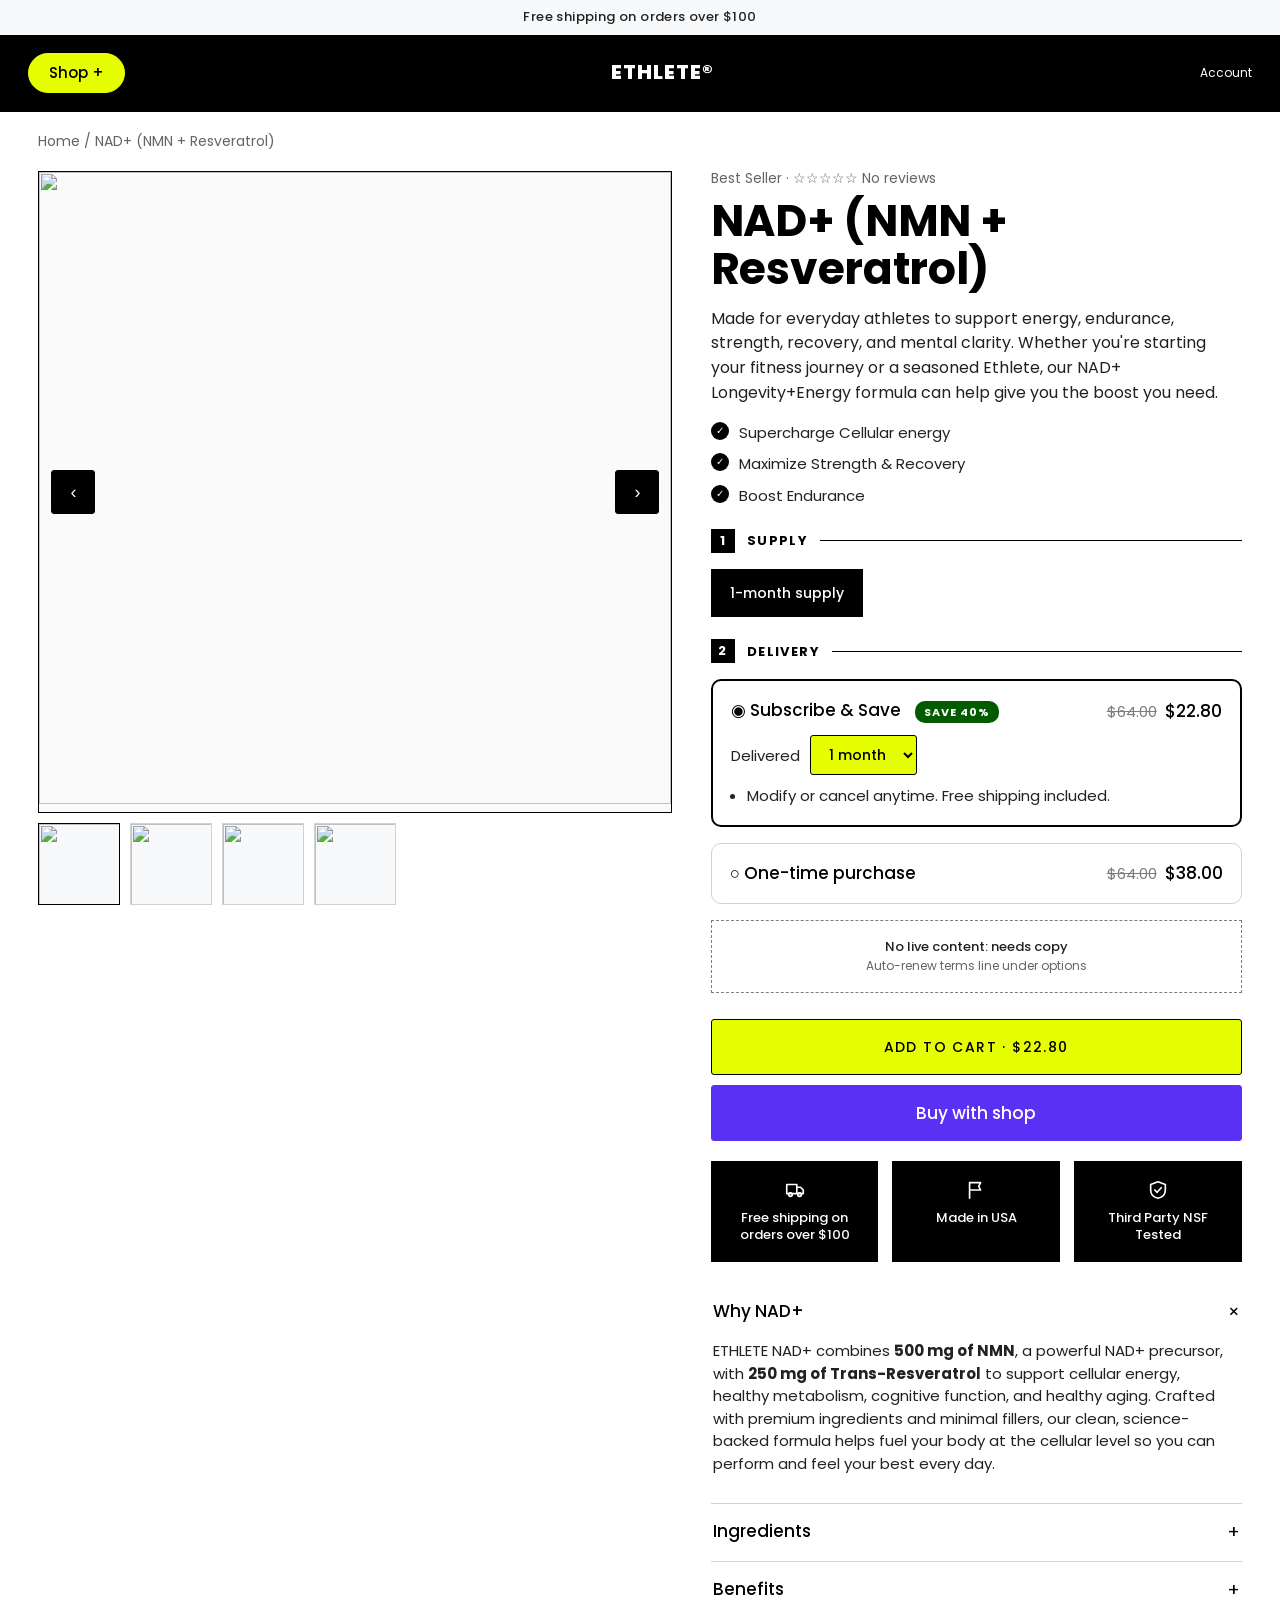
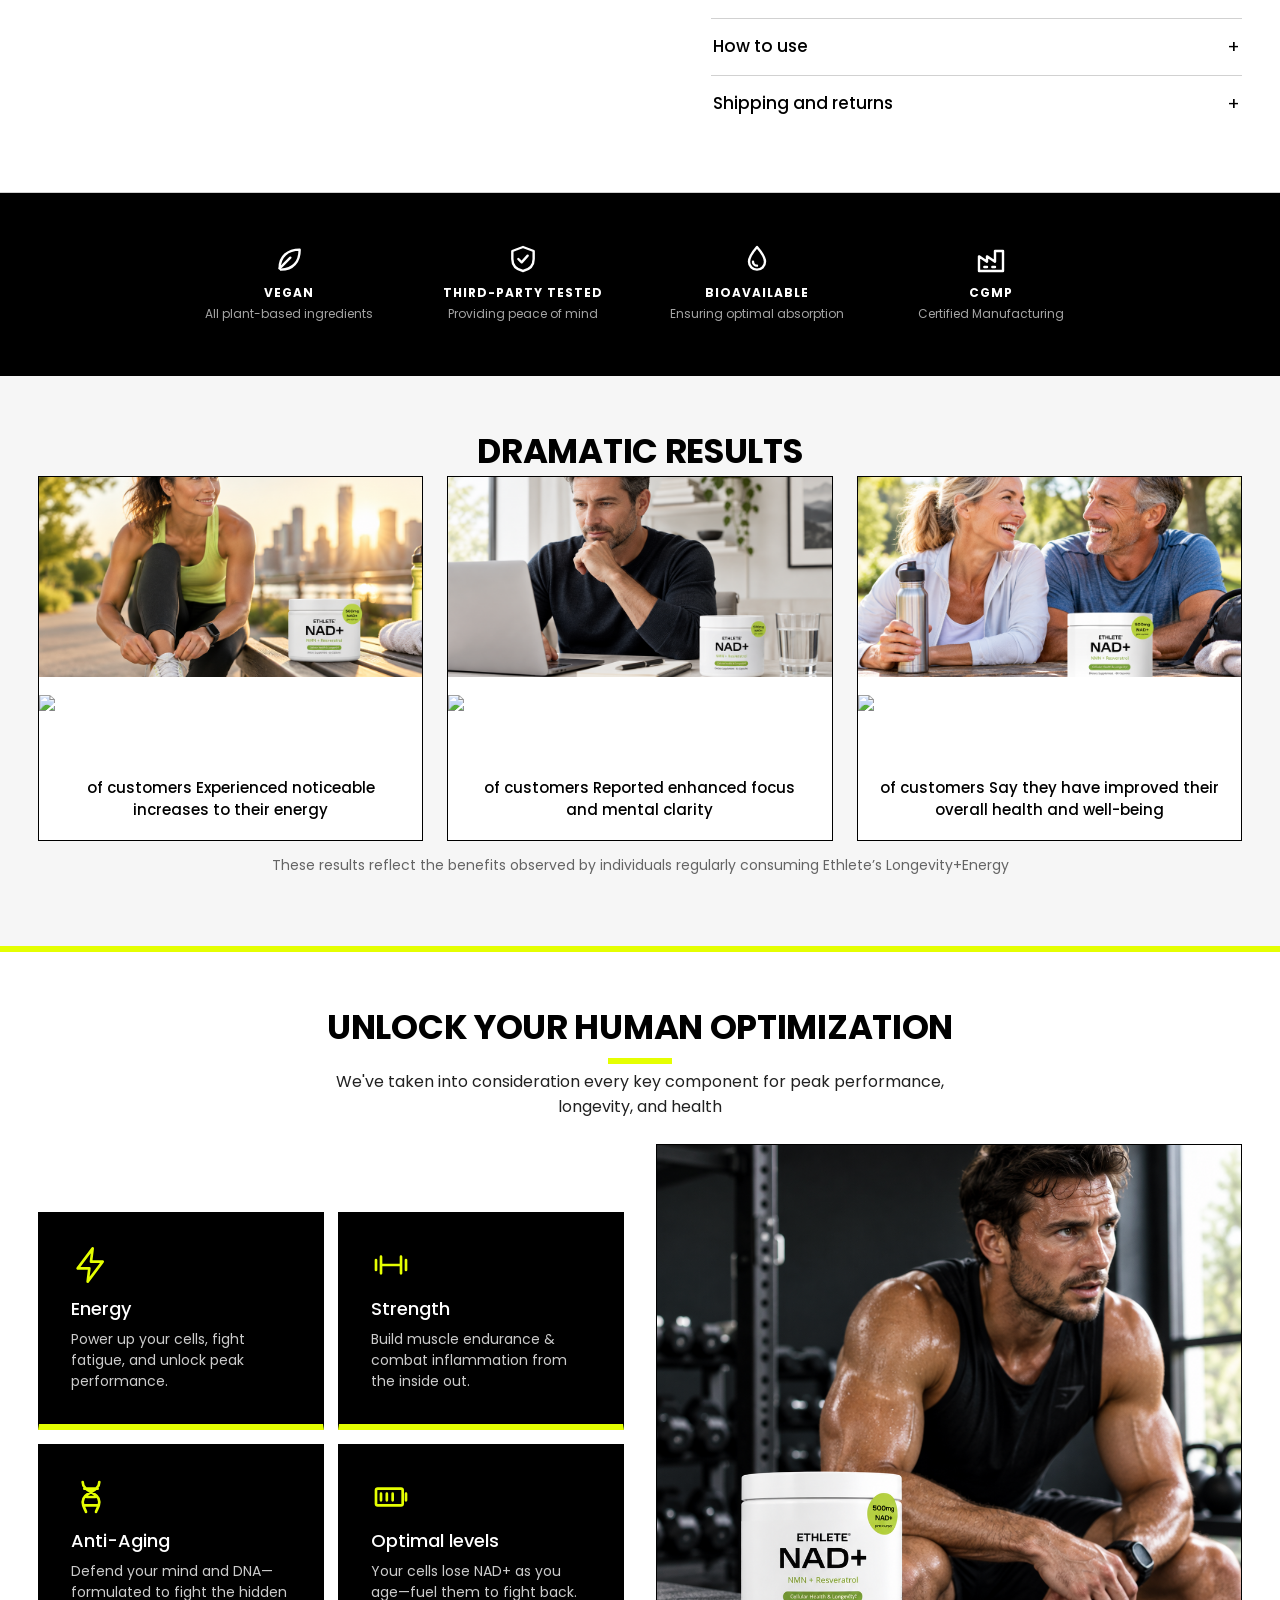
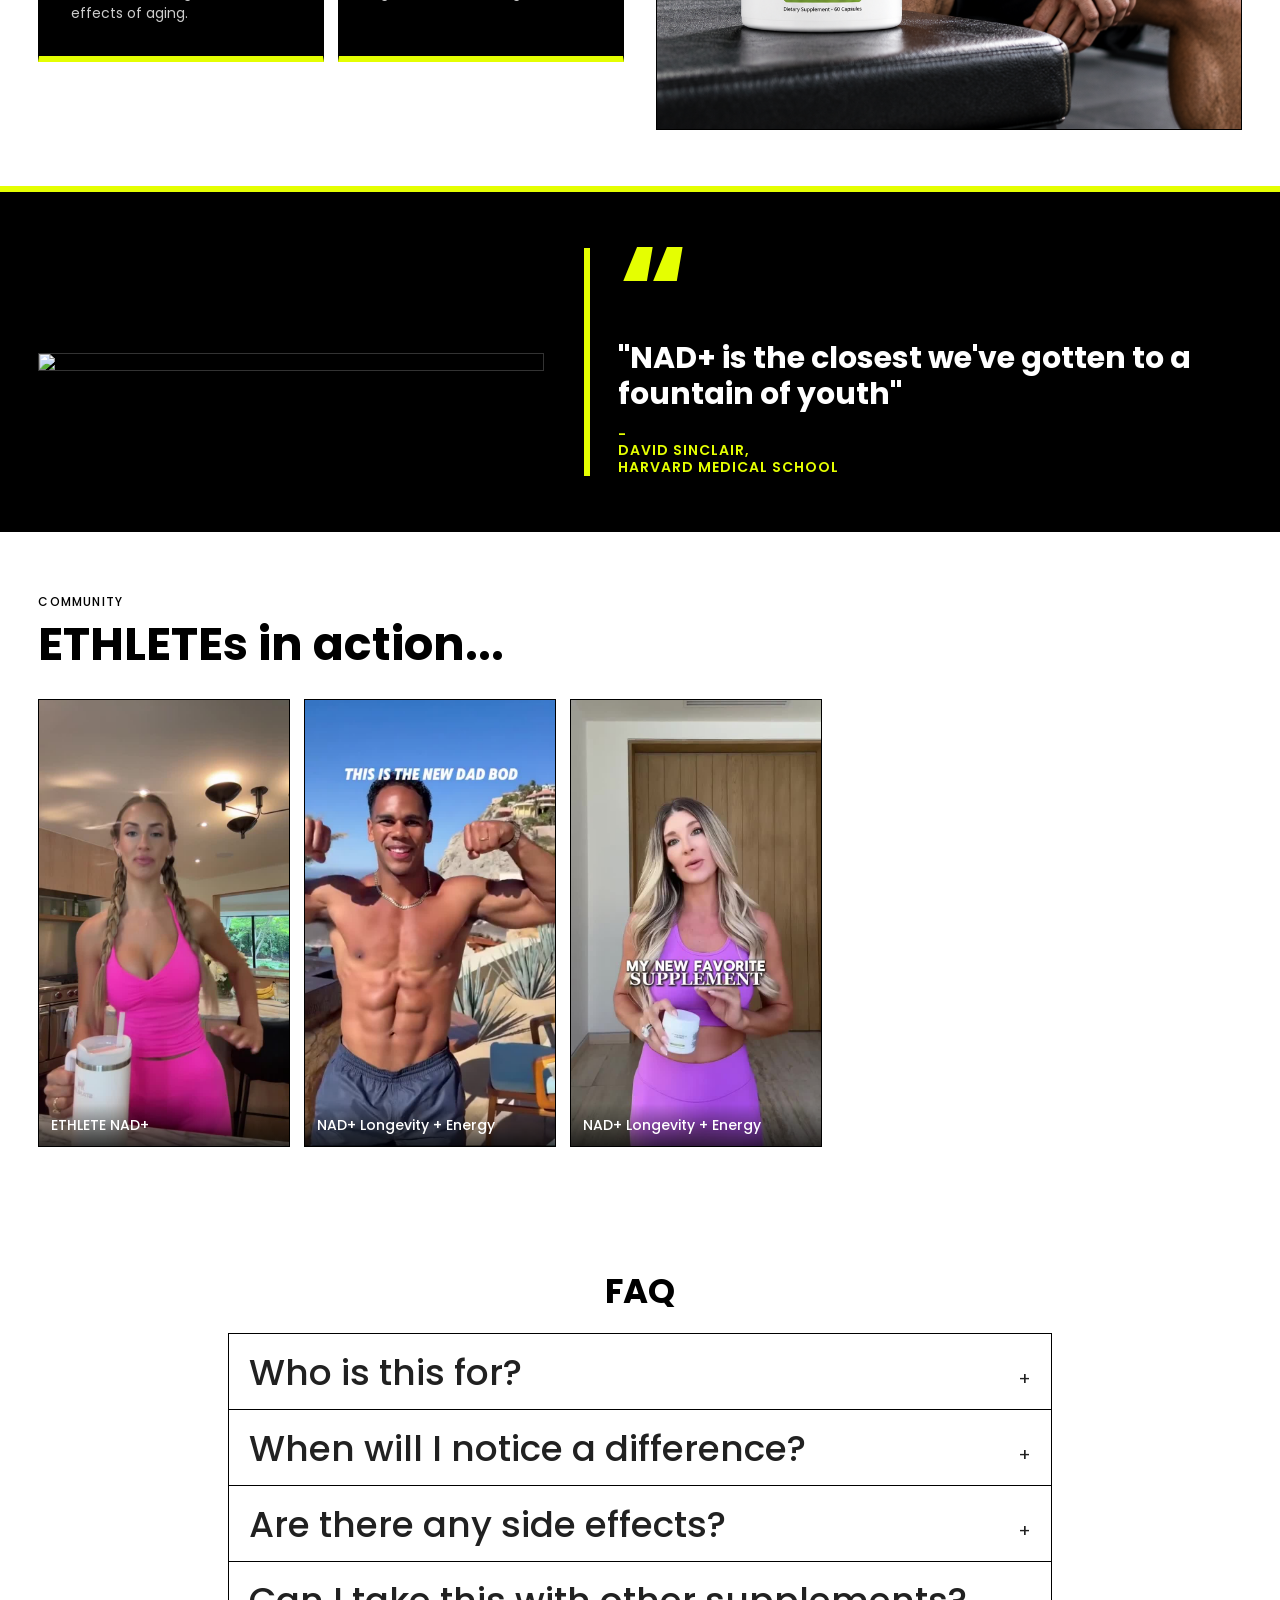
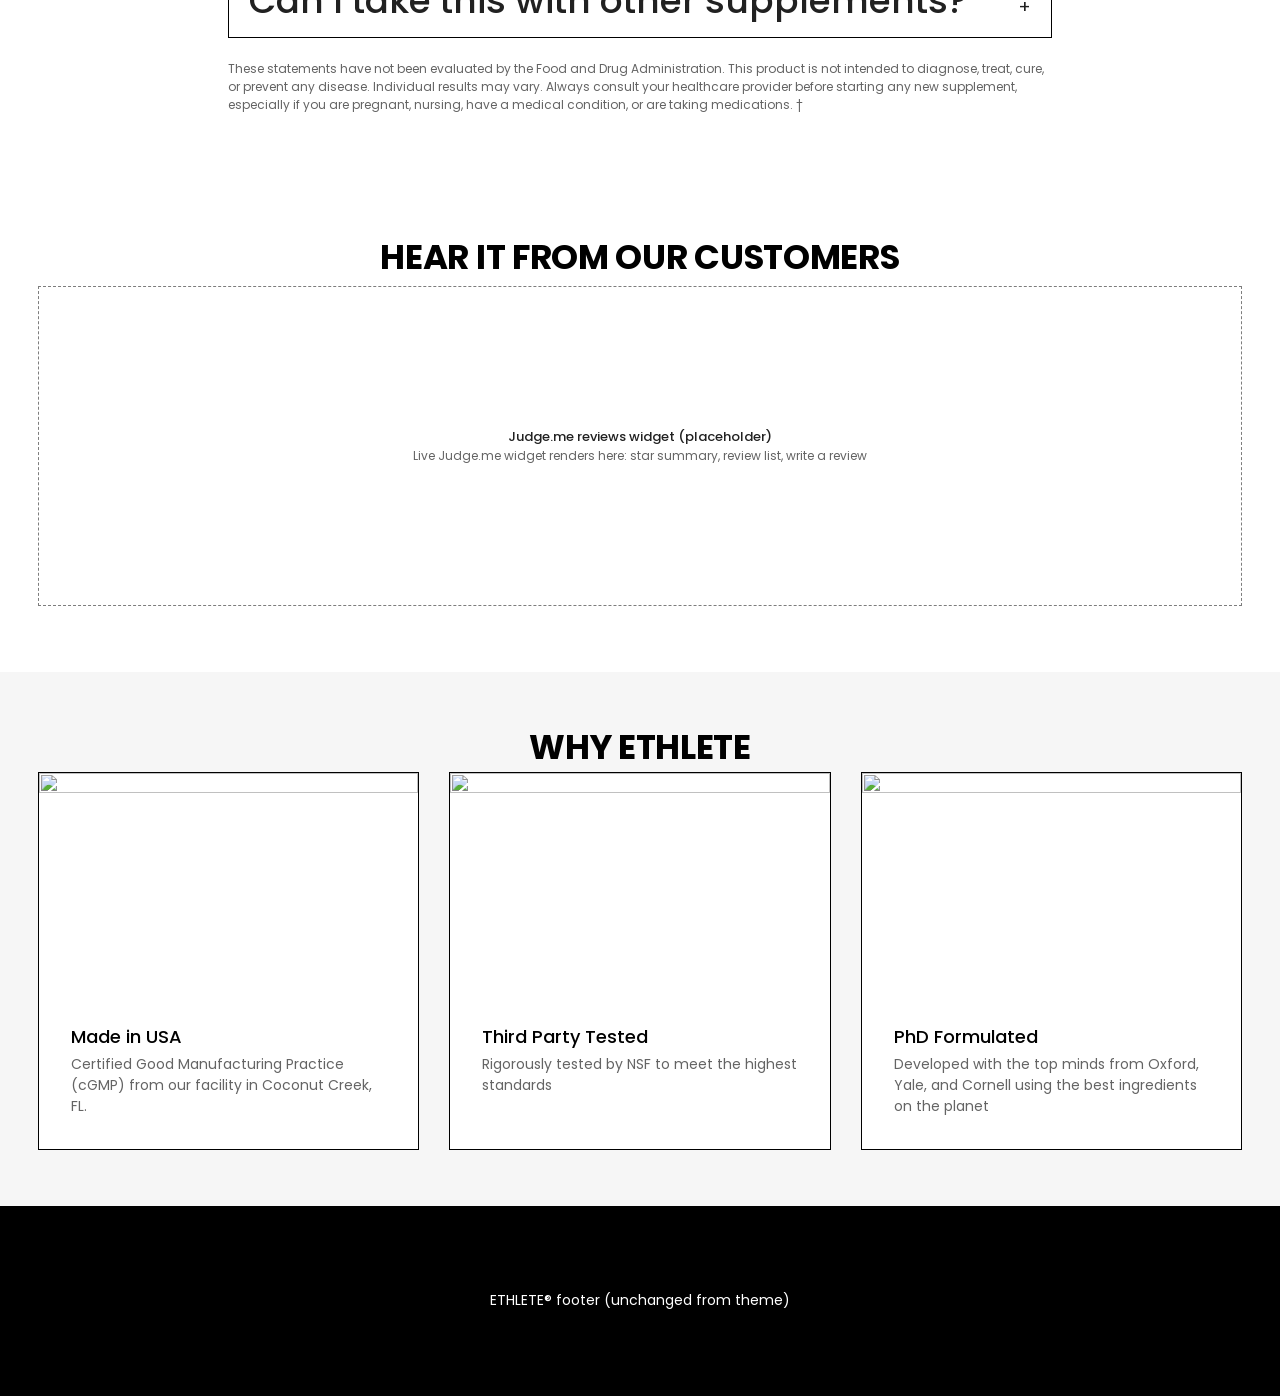
==== pages/nad-pdp/index.html @ 9888e314 "NAD+ PDP: community section matches default" ====
<!doctype html><html><head><meta charset="utf-8"><meta name="viewport" content="width=device-width,initial-scale=1"><title>ETHLETE NAD+ PDP [MHTM]</title>
<link href="https://fonts.googleapis.com/css2?family=Poppins:wght@400;500;600;700;800&display=swap" rel="stylesheet">
<style>
*{box-sizing:border-box}body{margin:0;font-family:Poppins,Arial,sans-serif;color:#111;font-size:14px;line-height:1.5}
.ann{background:#f3f3f3;text-align:center;font-size:12px;font-weight:500;padding:7px}
.hdr{background:#000;color:#fff;display:flex;align-items:center;justify-content:space-between;padding:12px 24px}.shop{background:#e5ff01;color:#000;border-radius:20px;padding:5px 16px;font-weight:600}.logo{font-weight:800;letter-spacing:1px;font-size:20px}
.wrap{max-width:1180px;margin:0 auto;padding:0 32px}.crumb{font-size:12px;color:#666;padding:12px 0}
.top{display:grid;grid-template-columns:1fr 1fr;gap:40px}
.main{position:relative;border:1px solid #ddd;overflow:hidden}.track{display:flex;overflow-x:auto;scroll-snap-type:x mandatory;scrollbar-width:none}.track::-webkit-scrollbar{display:none}
.slide{flex:0 0 100%;scroll-snap-align:start;aspect-ratio:1;background:#fafafa}.slide img{width:100%;height:100%;object-fit:contain}
.arr{position:absolute;top:50%;transform:translateY(-50%);width:34px;height:34px;background:#fff;border:1px solid #000;font-size:18px;cursor:pointer}.arr.l{left:12px}.arr.r{right:12px}
.thumbs{display:grid;grid-template-columns:repeat(6,1fr);gap:8px;margin-top:8px}.th{width:100%;aspect-ratio:1;object-fit:cover;border:1px solid #ddd;cursor:pointer}.th.on{border:2px solid #000}
.rating{font-size:12px;color:#666}h1{font-size:34px;font-weight:700;margin:6px 0 8px;line-height:1.15}
.sub{margin:0 0 12px}.chk{list-style:none;padding:0;margin:0 0 18px}.chk li{padding-left:26px;position:relative;margin:6px 0;font-size:13px}.chk li:before{content:"✓";position:absolute;left:0;width:17px;height:17px;border-radius:50%;background:#111;color:#fff;font-size:10px;text-align:center;line-height:17px}
.step{display:flex;align-items:center;gap:8px;font-weight:700;font-size:12px;letter-spacing:1px;margin:18px 0 10px}.step .n{background:#000;color:#fff;width:18px;height:18px;font-size:11px;text-align:center;line-height:18px}.step:after{content:"";flex:1;height:1px;background:#000}
.pill{display:inline-block;border:2px solid #000;background:#000;color:#fff;padding:10px 18px;font-weight:500}
.opt{border:1px solid #ccc;border-radius:8px;padding:14px 16px;margin-bottom:10px}.opt.sel{border:2px solid #000}.row{display:flex;justify-content:space-between;align-items:center;font-weight:600;font-size:16px}
.badge{background:#1f6b2d;color:#fff;font-size:10px;padding:2px 8px;border-radius:10px;margin-left:6px}s{color:#999;font-weight:400;font-size:13px;margin-right:6px}
.del{display:flex;align-items:center;gap:12px;margin:12px 0 6px 20px;font-size:13px}select{background:#e5ff01;border:1px solid #000;padding:7px 12px;font-family:inherit;font-weight:500}
.perks{margin:4px 0 0 20px;padding-left:16px;font-size:12px}.note{font-size:11px;color:#444}
.atc{width:100%;background:#e5ff01;border:1px solid #000;padding:14px;font-weight:600;letter-spacing:1px;margin:10px 0 8px;font-family:inherit}.spay{background:#5a31f4;color:#fff;text-align:center;padding:11px;font-weight:600}
.trust{display:grid;grid-template-columns:repeat(3,1fr);gap:8px;margin:20px 0}.trust div{background:#000;color:#fff;font-size:12px;font-weight:600;text-align:center;padding:20px 8px}
.acc{border-bottom:1px solid #ddd}.acc-h{width:100%;display:flex;justify-content:space-between;background:none;border:0;padding:14px 0;font:600 14px Poppins,Arial;cursor:pointer;text-align:left}
.pm:before{content:"+";font-size:18px}.acc.open .pm:before{content:"×"}
.acc-b{display:grid;grid-template-rows:0fr;transition:grid-template-rows .35s ease}.acc.open .acc-b{grid-template-rows:1fr}.acc-b>div{overflow:hidden}.acc-in{padding:0 0 14px;font-size:13px}
.ph{background:#e5e5e5;border:2px dashed #999;color:#555;display:flex;flex-direction:column;align-items:center;justify-content:center;text-align:center;font-weight:600;padding:16px;margin:10px 0}.ph small{font-weight:400}
.strip{background:#000;color:#fff;margin-top:48px;padding:40px 0}.strip .g{display:grid;grid-template-columns:repeat(4,1fr);text-align:center}.strip b{display:block;letter-spacing:1px;text-transform:uppercase}.strip span{font-size:12px;color:#bbb}
section{padding:56px 0}.kick{font-size:12px;font-weight:700;letter-spacing:2px;color:#666}h2{font-size:32px;font-weight:800;margin:6px 0 16px;text-transform:uppercase;line-height:1.1}
.stats{display:grid;grid-template-columns:repeat(3,1fr);gap:16px}.stat{border:1px solid #000;padding:20px}.stat .ph{min-height:60px;margin:0 0 10px}
.vids{display:grid;grid-template-columns:repeat(2,1fr);gap:16px}.vids img{width:100%;aspect-ratio:9/12;object-fit:cover;display:block}
.quote{background:#f6f6f6;text-align:center;font-size:22px;font-weight:600}.quote small{display:block;font-size:13px;font-weight:400;margin-top:8px}
.rvs{display:grid;grid-template-columns:repeat(4,1fr);gap:14px}.rv{border:1px solid #ddd;padding:14px;font-size:13px}.rv p{margin:6px 0}.rv small{color:#777}.stars{color:#111}
.faq{max-width:620px;margin:0 auto}.q{border:1px solid #333;margin-bottom:-1px;padding:0 10px}.q .acc-h{font-size:18px;font-weight:500}.disc{font-size:10px;color:#555;margin-top:8px}
.about{display:grid;grid-template-columns:repeat(3,1fr);gap:16px}.about img{width:100%;display:block}
.ftr{background:#000;color:#fff;padding:40px 32px;text-align:center;font-size:12px}
@media(max-width:800px){.wrap{padding:0 16px}.top{grid-template-columns:1fr;gap:16px}h1{font-size:28px}.thumbs{grid-template-columns:repeat(4,1fr)}.strip .g,.stats,.rvs,.about,.vids{grid-template-columns:1fr 1fr}.stats,.about{grid-template-columns:1fr}h2{font-size:26px}.q .acc-h{font-size:16px}}
.c{text-align:center}.lead{max-width:620px;margin:0 auto 28px}
.vids{max-width:760px;margin:0 auto}.vid{position:relative}.play{position:absolute;left:50%;top:50%;transform:translate(-50%,-50%);width:64px;height:64px;border-radius:50%;background:#e5ff01;border:1px solid #000;text-align:center;line-height:64px;font-size:22px}
.stat{background:#fff;text-align:center}.stat img{height:72px;max-width:100%;object-fit:contain;display:block;margin:0 auto 10px}.stat p{margin:0;font-weight:500}
.rvs{display:grid;grid-template-columns:repeat(4,1fr);gap:14px}
.ex{display:grid;grid-template-columns:1fr 1fr;gap:32px;align-items:center}.bens{display:grid;grid-template-columns:1fr 1fr;gap:14px}.bc{background:#fff;border:1px solid #000;padding:20px}.bc img{height:44px;display:block;margin-bottom:10px}.bc b{text-transform:uppercase;letter-spacing:1px}.bc p{margin:6px 0 0;font-size:13px}.exi{width:100%;display:block}
.quote{background:#000;color:#fff;text-align:left}.qg{display:grid;grid-template-columns:1fr 1.3fr;gap:40px;align-items:center;font-size:30px;font-weight:700;line-height:1.2}.qg img{width:100%;display:block}.quote small{font-size:14px;font-weight:400;color:#bbb;margin-top:14px}
.card{background:#fff;border:1px solid #000}.card b,.card p{display:block;padding:0 16px}.card b{padding-top:14px;text-transform:uppercase}.card p{margin:4px 0 16px;font-size:13px}
@media(max-width:800px){.ex,.qg{grid-template-columns:1fr}.rvs{grid-template-columns:1fr}.qg{font-size:22px}.bens{grid-template-columns:1fr 1fr}}
.ic{width:28px;height:28px;display:block;margin:0 auto 8px}.trust .ic{width:22px;height:22px;color:#fff}.strip .ic{width:32px;height:32px;color:#fff;margin-bottom:10px}
.vids.one{grid-template-columns:1fr;max-width:420px}.hid{outline:2px dashed #999;outline-offset:-12px}.flag{display:table;margin:0 auto 16px;background:#e5e5e5;border:1px dashed #999;font-size:12px;font-weight:600;padding:4px 10px}
.stat{padding:0!important;overflow:hidden}.stat .sti{height:200px!important;width:100%;max-width:none!important;object-fit:cover;margin:0 0 18px!important;background:#fafafa}.stat p{padding:0 20px 20px}
.ugcg{display:grid;grid-template-columns:repeat(5,1fr);gap:12px;margin-top:20px}.tile{border:1px solid #000;background:#fff}.tile img{width:100%;aspect-ratio:3/4;object-fit:cover;display:block}.meta{padding:10px 12px;font-size:12px}.meta b{display:block}.meta span{color:#666}
.card img{aspect-ratio:5/3;object-fit:cover}
@media(max-width:800px){.ugcg{grid-template-columns:1fr 1fr}.trust div{padding:14px 6px}}
.unl{background:#fff;border-top:6px solid #e5ff01}.unl h2 span{}.unl h2.c:after,.ugc h2:after{content:"";display:block;width:64px;height:6px;background:#e5ff01;margin:12px auto 0}
.bc{background:#000!important;color:#fff;border:1px solid #000;border-bottom:6px solid #e5ff01!important}.bc p{color:#ccc}.bi{width:40px;height:40px;color:#e5ff01;display:block;margin-bottom:12px}
.exw{overflow:hidden;border:1px solid #000}.exw .exi{width:100%;transform:scale(1.08);display:block}
.quote{border-top:6px solid #e5ff01}.qg img{border:1px solid #333}.qt{border-left:6px solid #e5ff01;padding-left:28px;position:relative}.qm{display:block;color:#e5ff01;font-size:120px;line-height:.7;font-weight:800;margin-bottom:8px}.quote small{color:#e5ff01!important;text-transform:uppercase;letter-spacing:1px;font-weight:600!important}
.vcar{overflow:hidden;margin-top:24px}.vtrack{display:grid;grid-template-columns:repeat(3,1fr);gap:16px;max-width:1000px;margin:0 auto;transition:transform .35s ease}.vt{position:relative;aspect-ratio:9/16;border:1px solid #000;overflow:hidden;background:#000}.vt img{width:100%;height:100%;object-fit:cover;display:block}.dots{display:none}
@media(max-width:800px){.vtrack{grid-template-columns:repeat(3,100%);gap:0}.vt{margin:0 24px}.dots{display:flex;justify-content:center;gap:8px;margin-top:14px}.dots i{width:10px;height:10px;border-radius:50%;border:1px solid #000;background:#fff}.dots i.on{background:#e5ff01}}
.badge{white-space:nowrap;display:inline-block}
@media(max-width:800px){.opt .row{align-items:flex-start;gap:10px}.opt .row>span:first-child{display:flex;flex-wrap:wrap;align-items:center;gap:6px;font-size:17px}.opt .row>span:first-child .badge{margin-left:0}.opt .row>span:last-child{white-space:nowrap;font-size:17px}
.strip{padding:48px 0}.strip .g{row-gap:36px;column-gap:12px}.strip span{display:block;margin-top:4px;padding:0 6px}}

/* === Default PDP style tokens (ethlete-mockups /product-page/) === */
body{color:#212121;font-size:16px;line-height:1.55}
h1,h2,h3,b,strong{color:inherit}
.ann{background:#f7f9fa;font-size:13px;font-weight:500;letter-spacing:.4px;line-height:1.3;padding:9px 16px}
.hdr{height:77px;padding:0 28px;border-bottom:1px solid #000}.shop{background:#e5ff01;border:1px solid #e5ff01;border-radius:20px;height:40px;line-height:38px;padding:0 20px;font-size:15px;font-weight:500}.hdr span:last-child{font-size:14px}
.wrap{max-width:1440px;margin:0 auto;padding:0 clamp(20px,3vw,44px)}
.crumb{font-size:14px;line-height:1.4;color:#646464;padding:20px 0 0}
.top{gap:3vw;padding:20px 0 60px;grid-template-columns:675fr 635fr}
.main{border:1px solid #000;background:#f7f9fa}.thumbs{gap:10px;margin-top:10px;grid-template-columns:repeat(7,82px)}.th{width:82px;height:82px;border:1px solid #d1d1d1;background:#f7f9fa}.th.on{border:1px solid #000}
.arr{width:44px;height:44px;background:#000;color:#fff;border:1px solid #000;border-radius:3px}
.rating{font-size:14px;color:#646464;line-height:1}
h1{font-size:44px;font-weight:700;letter-spacing:-.3px;line-height:1.08;color:#000;margin:12px 0 14px}
.sub{font-size:16px;line-height:1.55;margin:0 0 16px}
.chk{margin:0 0 22px}.chk li{font-size:15px;line-height:1.45;margin:0 0 10px;padding-left:28px}.chk li:before{width:18px;height:18px;line-height:18px;background:#000}
.step{font-size:13px;font-weight:700;letter-spacing:1.4px;line-height:1;text-transform:uppercase;margin:22px 0 16px;gap:12px}.step .n{width:24px;height:24px;line-height:24px;font-size:13px;font-weight:700}
.pill{border:1px solid #000;padding:14px 18px;font-size:14px;font-weight:500;line-height:1.3}
.opt{border:1px solid #d1d1d1;border-radius:10px;padding:18px;margin-bottom:16px;background:#fff}.opt.sel{border:2px solid #000}
.row{font-size:17px;font-weight:500;line-height:1.35;color:#000}
s{color:#7d7d7d;font-size:15px;font-weight:400;margin-right:8px}
.badge{background:#035b00;font-size:11px;font-weight:700;letter-spacing:1px;text-transform:uppercase;line-height:1.3;padding:4px 9px;border-radius:10px;margin-left:10px}
.del{font-size:15px;line-height:1.45;margin:12px 0 0 0;gap:10px}select{background:#e5ff01;border:1px solid #000;border-radius:3px;height:40px;padding:0 14px;font-size:14px;font-weight:500}
.perks{font-size:15px;line-height:1.45;margin:10px 0 0 0}
.atc{height:56px;background:#e5ff01;border:1px solid #000;border-radius:3px;font-size:14px;font-weight:500;letter-spacing:1.4px;text-transform:uppercase;line-height:1;margin:16px 0 10px;padding:0}
.spay{background:#5a31f4;border:1px solid #5a31f4;border-radius:3px;height:56px;line-height:54px;padding:0;font-size:17px;font-weight:500}
.trust{display:flex;gap:14px;margin:0;padding:20px 0}.trust div{flex:1;background:#000;color:#fff;font-size:13px;font-weight:500;line-height:1.35;padding:18px 12px}
.accs{margin-top:2px}.acc{border-bottom:0;border-top:1px solid #d1d1d1}.accs .acc:first-child{border-top:0}
.acc-h{padding:16px 2px;font:500 17px/1.35 Poppins,Arial,sans-serif;color:#000}.pm:before{font-size:18px;font-weight:400}
.acc-in{font-size:15px;line-height:1.5;color:#212121;padding:0 2px 16px}.acc-in p{margin:0 0 12px}
.strip{margin-top:0;padding:32px 0;border-top:1px solid #d1d1d1}.strip .g{max-width:1000px;margin:0 auto;gap:12px}.strip .g>div{padding:18px 12px}.strip b{font-size:12px;font-weight:700;letter-spacing:1px;line-height:1.3;text-transform:uppercase;color:#fff}.strip span{font-size:12px;line-height:1.3;color:#a4a4a4}
section{padding:56px 0}
.kick{font-size:12px;font-weight:500;letter-spacing:1.2px;line-height:1;text-transform:uppercase;color:#646464;margin:0 0 8px}
h2{font-size:34px;font-weight:700;letter-spacing:-.3px;line-height:1.12;text-transform:uppercase;color:#000;margin:0 0 6px}
.lead{font-size:16px;line-height:1.55;margin:0 auto 24px}
.note{font-size:14px;line-height:1.5;color:#646464}
.stats{gap:24px}.stat{border:1px solid #000}.stat p{font-size:15px;line-height:1.45;font-weight:500;color:#000}
.bc{padding:32px}.bc b{font-size:18px;font-weight:500;letter-spacing:0;line-height:1.3;text-transform:none}.bc p{font-size:14px;line-height:1.5}
.ugc .kick{color:#000;margin-bottom:10px}.vtrack{gap:14px;max-width:none}
.faq{max-width:900px}.faq h2{text-transform:none;letter-spacing:0;line-height:1.2;margin:0 0 22px}
.q{border:1px solid #000;border-bottom:0;margin:0;padding:0}.faq .q:last-of-type{border-bottom:1px solid #000}
.q .acc-h{padding:21px 20px 18px;font:500 36px/1 Poppins,Arial,sans-serif;color:#212121;gap:24px}.q .acc-in{font-size:14px;line-height:1.5;padding:0 20px 24px}.q .acc-in ul{margin:0;padding-left:20px}
.disc{font-size:12px;line-height:1.5;color:#646464;margin-top:22px}
.ph{border:1px dashed #7d7d7d;background:#fff;color:#212121;font-size:13px;font-weight:500}.ph small{font-size:12px;color:#646464}
.card{border:1px solid #000}.card b{font-size:18px;font-weight:500;text-transform:none;padding:24px 32px 0;color:#000}.card p{font-size:14px;line-height:1.5;color:#646464;padding:6px 32px 32px;margin:0}
.about{gap:30px}
.ftr{font-size:14px;padding:84px 34px}
.step{color:#000}.card b{line-height:1.3}.bc b{line-height:1.3}
@media(max-width:800px){
 .wrap{padding:0 20px}.top{grid-template-columns:1fr;padding:20px 0 36px;gap:24px}.thumbs{grid-template-columns:repeat(4,1fr)}.th{width:100%;height:auto}
 h1{font-size:28px;line-height:1.08}
 h2{font-size:24px;line-height:1.12}
 section{padding:34px 0}.strip{padding:22px 0}.strip .g>div{padding:12px 6px}
 .faq h2{font-size:24px}.q .acc-h{font-size:36px}
 .trust{gap:10px}.trust div{padding:14px 8px}
 .bc,.card b{padding-left:20px;padding-right:20px}.card p{padding:6px 20px 24px}.bc{padding:20px}
 .qg{font-size:22px}
}

/* Community rail: matches default PDP .scp2 rail */
.ugc{padding:64px 0;background:#fff}
.ugc .ukick{font-size:12px;font-weight:500;letter-spacing:1.2px;line-height:1;text-transform:uppercase;color:#000;margin:0 0 10px}
.ugc .uh2{font-size:46px;font-weight:700;letter-spacing:0;line-height:1.14;text-transform:none;color:#000;margin:0 0 28px;text-align:left}.ugc .uh2:after{display:none}
.urail{position:relative}.uclip{overflow:hidden;padding-bottom:4px}
.utrack{display:flex;gap:14px;transition:transform .35s ease;will-change:transform}
.ucard{flex:0 0 252px;aspect-ratio:9/16;position:relative;overflow:hidden;border:1px solid #000;background:#f7f9fa}
.ucard img{width:100%;height:100%;object-fit:cover;display:block}
.umeta{position:absolute;left:0;right:0;bottom:0;padding:12px;background:linear-gradient(rgba(0,0,0,0) 0%,rgba(0,0,0,.7) 100%)}
.umeta p{margin:0;color:#fff}.umeta .uh{font-size:14px;font-weight:500;line-height:1.3}
.uarr{position:absolute;top:50%;transform:translateY(-22px);width:44px;height:44px;display:flex;align-items:center;justify-content:center;padding:1px 6px;background:#000;color:#fff;border:1px solid #000;border-radius:3px;cursor:pointer;z-index:2}
.uarr.prev{left:-8px}.uarr.next{right:-8px}.uarr[hidden]{display:none}.uarr:disabled{opacity:.35;cursor:default}
@media(max-width:800px){.ugc{padding:36px 0}.ugc .uh2{font-size:28px}.ucard{flex-basis:190px}}
</style></head><body>
<div class="ann">Free shipping on orders over $100</div>
<div class="hdr"><span class="shop">Shop +</span><span class="logo">ETHLETE®</span><span style="font-size:12px">Account</span></div>
<div class="wrap"><div class="crumb">Home / NAD+ (NMN + Resveratrol)</div>
<div class="top"><div><div class="main"><div class="track" id="track"><div class="slide"><img src="https://www.ethlete.com/cdn/shop/files/CreatineMonohydrate_4.png?v=1782763901&width=1200"></div><div class="slide"><img src="https://www.ethlete.com/cdn/shop/files/NAD_Levels.jpg?v=1757452288&width=1200"></div><div class="slide"><img src="https://www.ethlete.com/cdn/shop/files/CreatineMonohydrate_2.png?v=1782763820&width=1200"></div><div class="slide"><img src="https://www.ethlete.com/cdn/shop/files/CreatineMonohydrate_3.png?v=1782763820&width=1200"></div></div><button class="arr l" onclick="go(-1)">‹</button><button class="arr r" onclick="go(1)">›</button></div><div class="thumbs"><img class="th on" src="https://www.ethlete.com/cdn/shop/files/CreatineMonohydrate_4.png?v=1782763901&width=200" data-i="0"><img class="th" src="https://www.ethlete.com/cdn/shop/files/NAD_Levels.jpg?v=1757452288&width=200" data-i="1"><img class="th" src="https://www.ethlete.com/cdn/shop/files/CreatineMonohydrate_2.png?v=1782763820&width=200" data-i="2"><img class="th" src="https://www.ethlete.com/cdn/shop/files/CreatineMonohydrate_3.png?v=1782763820&width=200" data-i="3"></div>
</div>
<div><div class="rating">Best Seller · ☆☆☆☆☆ No reviews</div><h1>NAD+ (NMN + Resveratrol)</h1>
<p class="sub">Made for everyday athletes to support energy, endurance, strength, recovery, and mental clarity.  Whether you're starting your fitness journey or a seasoned Ethlete, our NAD+ Longevity+Energy formula can help give you the boost you need.</p>
<ul class="chk"><li>Supercharge Cellular energy</li><li>Maximize Strength &amp; Recovery</li><li>Boost Endurance</li></ul>
<div class="step"><span class="n">1</span>SUPPLY</div><span class="pill">1-month supply</span>
<div class="step"><span class="n">2</span>DELIVERY</div>
<div class="opt sel"><div class="row"><span>◉ Subscribe &amp; Save <span class="badge">SAVE 40%</span></span><span><s>$64.00</s>$22.80</span></div>
<div class="del">Delivered <select><option>1 month</option></select></div><ul class="perks"><li>Modify or cancel anytime. Free shipping included.</li></ul></div>
<div class="opt"><div class="row"><span>○ One-time purchase</span><span><s>$64.00</s>$38.00</span></div></div>
<div class="ph" style="min-height:40px">No live content: needs copy<br><small>Auto-renew terms line under options</small></div>
<button class="atc">ADD TO CART · $22.80</button><div class="spay">Buy with shop</div>
<div class="trust"><div><svg class="ic" viewBox="0 0 24 24" fill="none" stroke="currentColor" stroke-width="1.8" stroke-linecap="round" stroke-linejoin="round"><path d="M3 6h11v10H3zM14 9h4l3 3v4h-7"/><circle cx="7" cy="17" r="2"/><circle cx="17" cy="17" r="2"/></svg>Free shipping on orders over $100</div><div><svg class="ic" viewBox="0 0 24 24" fill="none" stroke="currentColor" stroke-width="1.8" stroke-linecap="round" stroke-linejoin="round"><path d="M5 21V4M5 4h12l-2 4 2 4H5"/></svg>Made in USA</div><div><svg class="ic" viewBox="0 0 24 24" fill="none" stroke="currentColor" stroke-width="1.8" stroke-linecap="round" stroke-linejoin="round"><path d="M12 3l8 3v6c0 5-3.5 8-8 9-4.5-1-8-4-8-9V6z"/><path d="M8.5 12l2.5 2.5 4.5-5"/></svg>Third Party NSF Tested</div></div>
<div class="accs"><div class="acc open"><button class="acc-h">Why NAD+<span class="pm"></span></button><div class="acc-b"><div><div class="acc-in"><p>ETHLETE NAD+ combines <strong>500 mg of NMN</strong>, a powerful NAD+ precursor, with <strong>250 mg of Trans-Resveratrol</strong> to support cellular energy, healthy metabolism, cognitive function, and healthy aging. Crafted with premium ingredients and minimal fillers, our clean, science-backed formula helps fuel your body at the cellular level so you can perform and feel your best every day.</p></div></div></div></div><div class="acc"><button class="acc-h">Ingredients<span class="pm"></span></button><div class="acc-b"><div><div class="acc-in"><p><strong>🧬 NMN (β-Nicotinamide Mononucleotide) (500mg)</strong><br>A direct NAD+ precursor that helps support healthy cellular energy production, mitochondrial function, and healthy aging by replenishing the body's natural NAD+ levels.</p>
<p><strong>🍇 Trans-Resveratrol (250mg)</strong><br>A powerful antioxidant that helps support cellular health and works alongside NMN to promote healthy aging and protect against oxidative stress.</p>
<p><strong>🌿 Vitamin E (as Mixed Tocopherols) (15mg)</strong><br>A natural antioxidant that helps protect cells from oxidative stress and supports overall cellular health.</p><img src="https://www.ethlete.com/cdn/shop/files/CreatineMonohydrate_3.png?v=1782763820&width=900" style="width:100%;border:1px solid #ddd" alt="Supplement Facts"></div></div></div></div><div class="acc"><button class="acc-h">Benefits<span class="pm"></span></button><div class="acc-b"><div><div class="acc-in"><p><strong>Energy</strong><br>Power up your cells, fight fatigue, and unlock peak performance.</p>
<p><strong>Strength</strong><br>Build muscle endurance &amp; combat inflammation from the inside out.</p>
<p><strong>Anti-Aging</strong><br>Defend your mind and DNA—formulated to fight the hidden effects of aging.</p>
<p><strong>Optimal levels</strong><br>Your cells lose NAD+ as you age—fuel them to fight back.</p></div></div></div></div><div class="acc"><button class="acc-h">How to use<span class="pm"></span></button><div class="acc-b"><div><div class="acc-in"><p>As a dietary supplement, take 1 serving (2 capsules) with a full glass of water, preferably in the morning. For best results use daily, or as directed by a healthcare practitioner.</p></div></div></div></div><div class="acc"><button class="acc-h">Shipping and returns<span class="pm"></span></button><div class="acc-b"><div><div class="acc-in"><p><strong>Fast shipping</strong><br>Domestic and North America orders typically arrive in 2-7 business days.  International orders may take 1-3 weeks.</p>
<p><strong>Order tracking</strong><br>Tracking is usually available within 24-48 hours after placing your order.</p>
<p><strong>Get in touch</strong><br>Please contact us at hello@ethlete.com</p><div class="ph" style="min-height:50px">No live content: needs copy<br><small>Returns policy</small></div></div></div></div></div></div>
</div></div></div>
<div class="strip"><div class="wrap g"><div><svg class="ic" viewBox="0 0 24 24" fill="none" stroke="currentColor" stroke-width="1.8" stroke-linecap="round" stroke-linejoin="round"><path d="M5 19c0-9 6-14 15-14 0 9-5 15-14 15"/><path d="M5 19l8-8"/></svg><b>Vegan</b><span>All plant-based ingredients</span></div><div><svg class="ic" viewBox="0 0 24 24" fill="none" stroke="currentColor" stroke-width="1.8" stroke-linecap="round" stroke-linejoin="round"><path d="M12 3l8 3v6c0 5-3.5 8-8 9-4.5-1-8-4-8-9V6z"/><path d="M8.5 12l2.5 2.5 4.5-5"/></svg><b>Third-Party Tested</b><span>Providing peace of mind</span></div><div><svg class="ic" viewBox="0 0 24 24" fill="none" stroke="currentColor" stroke-width="1.8" stroke-linecap="round" stroke-linejoin="round"><path d="M12 3s6 7 6 11a6 6 0 0 1-12 0c0-4 6-11 6-11z"/><path d="M9 14a3 3 0 0 0 3 3"/></svg><b>Bioavailable</b><span>Ensuring optimal absorption</span></div><div><svg class="ic" viewBox="0 0 24 24" fill="none" stroke="currentColor" stroke-width="1.8" stroke-linecap="round" stroke-linejoin="round"><path d="M3 21V10l6 4V10l6 4V6h6v15z"/><path d="M7 18h2M13 18h2"/></svg><b>cGMP</b><span>Certified Manufacturing</span></div></div></div>

<section style="background:#f6f6f6"><div class="wrap"><h2 class="c">Dramatic results</h2><div class="stats">
<div class="stat"><img class="sti" src="[data-uri]"><img src="https://www.ethlete.com/cdn/shop/files/Group_900.png?v=1746536169"><p>of customers Experienced noticeable increases to their energy</p></div>
<div class="stat"><img class="sti" src="[data-uri]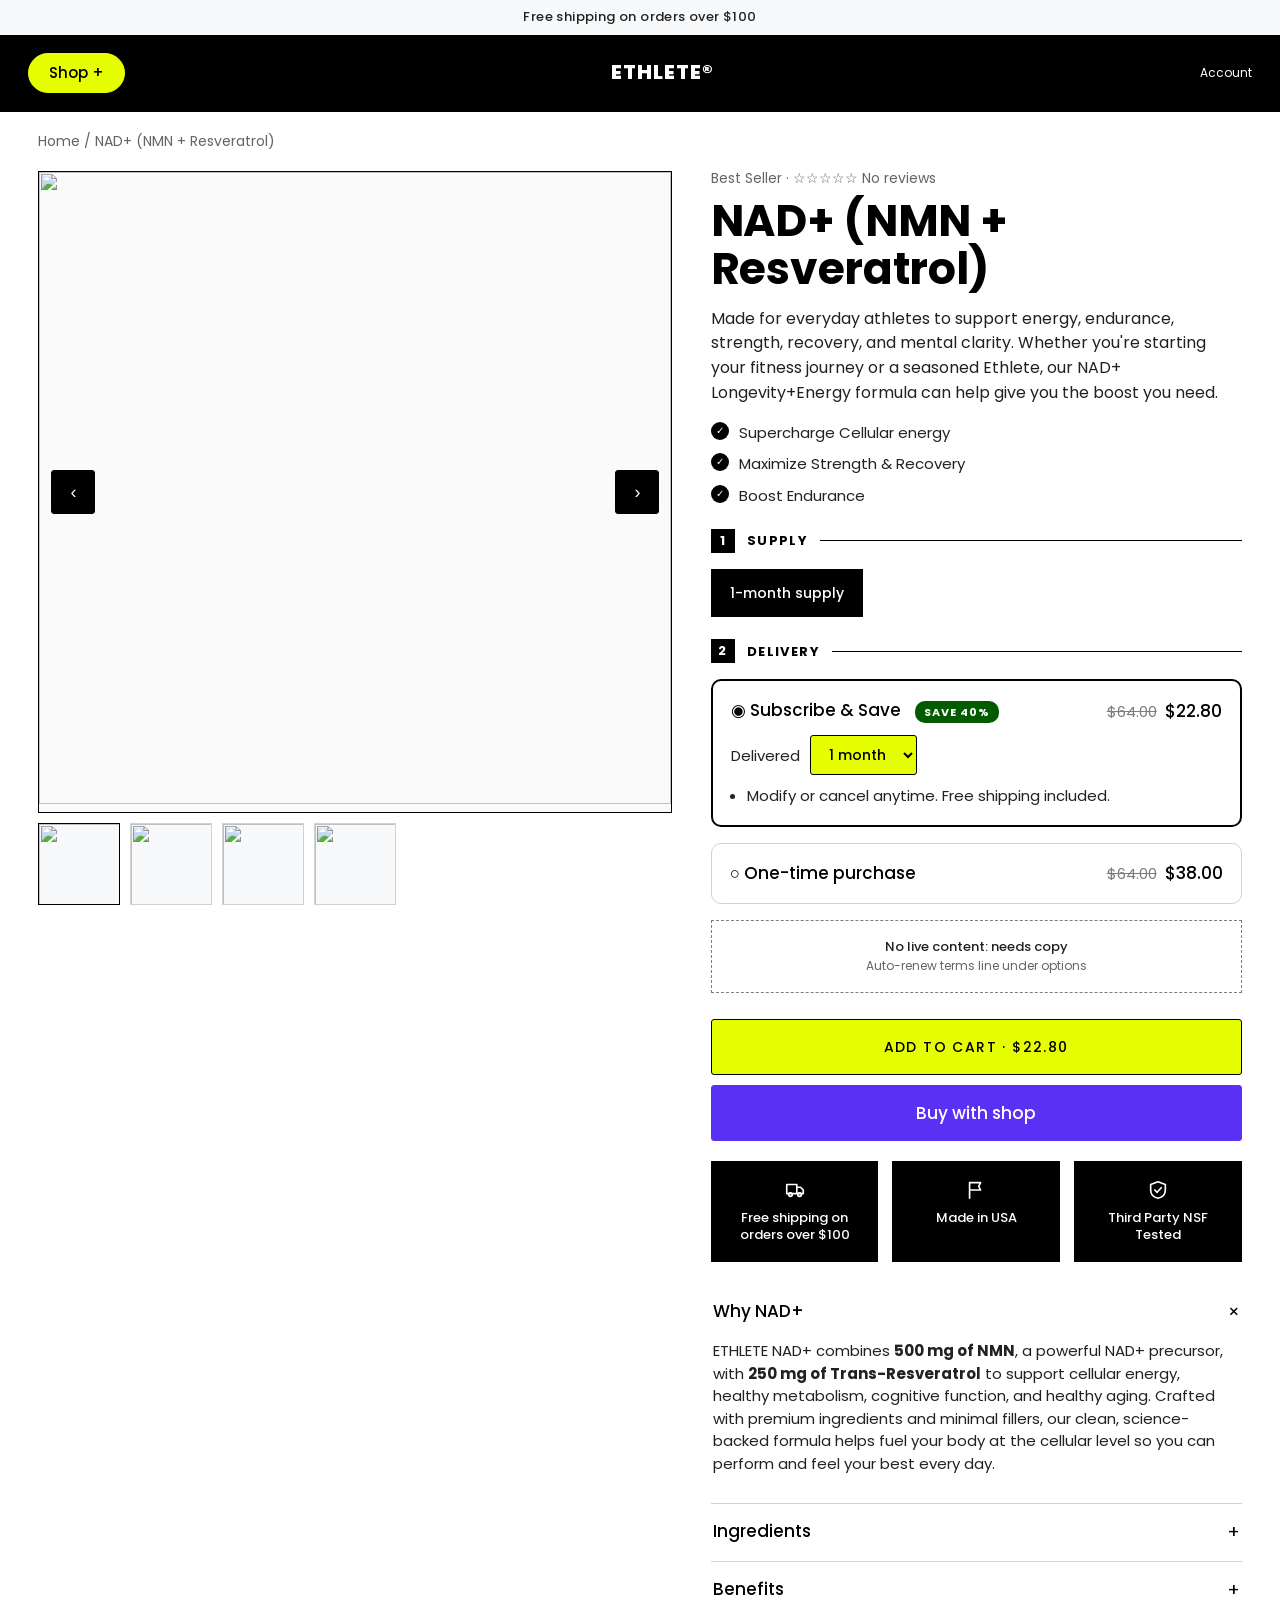
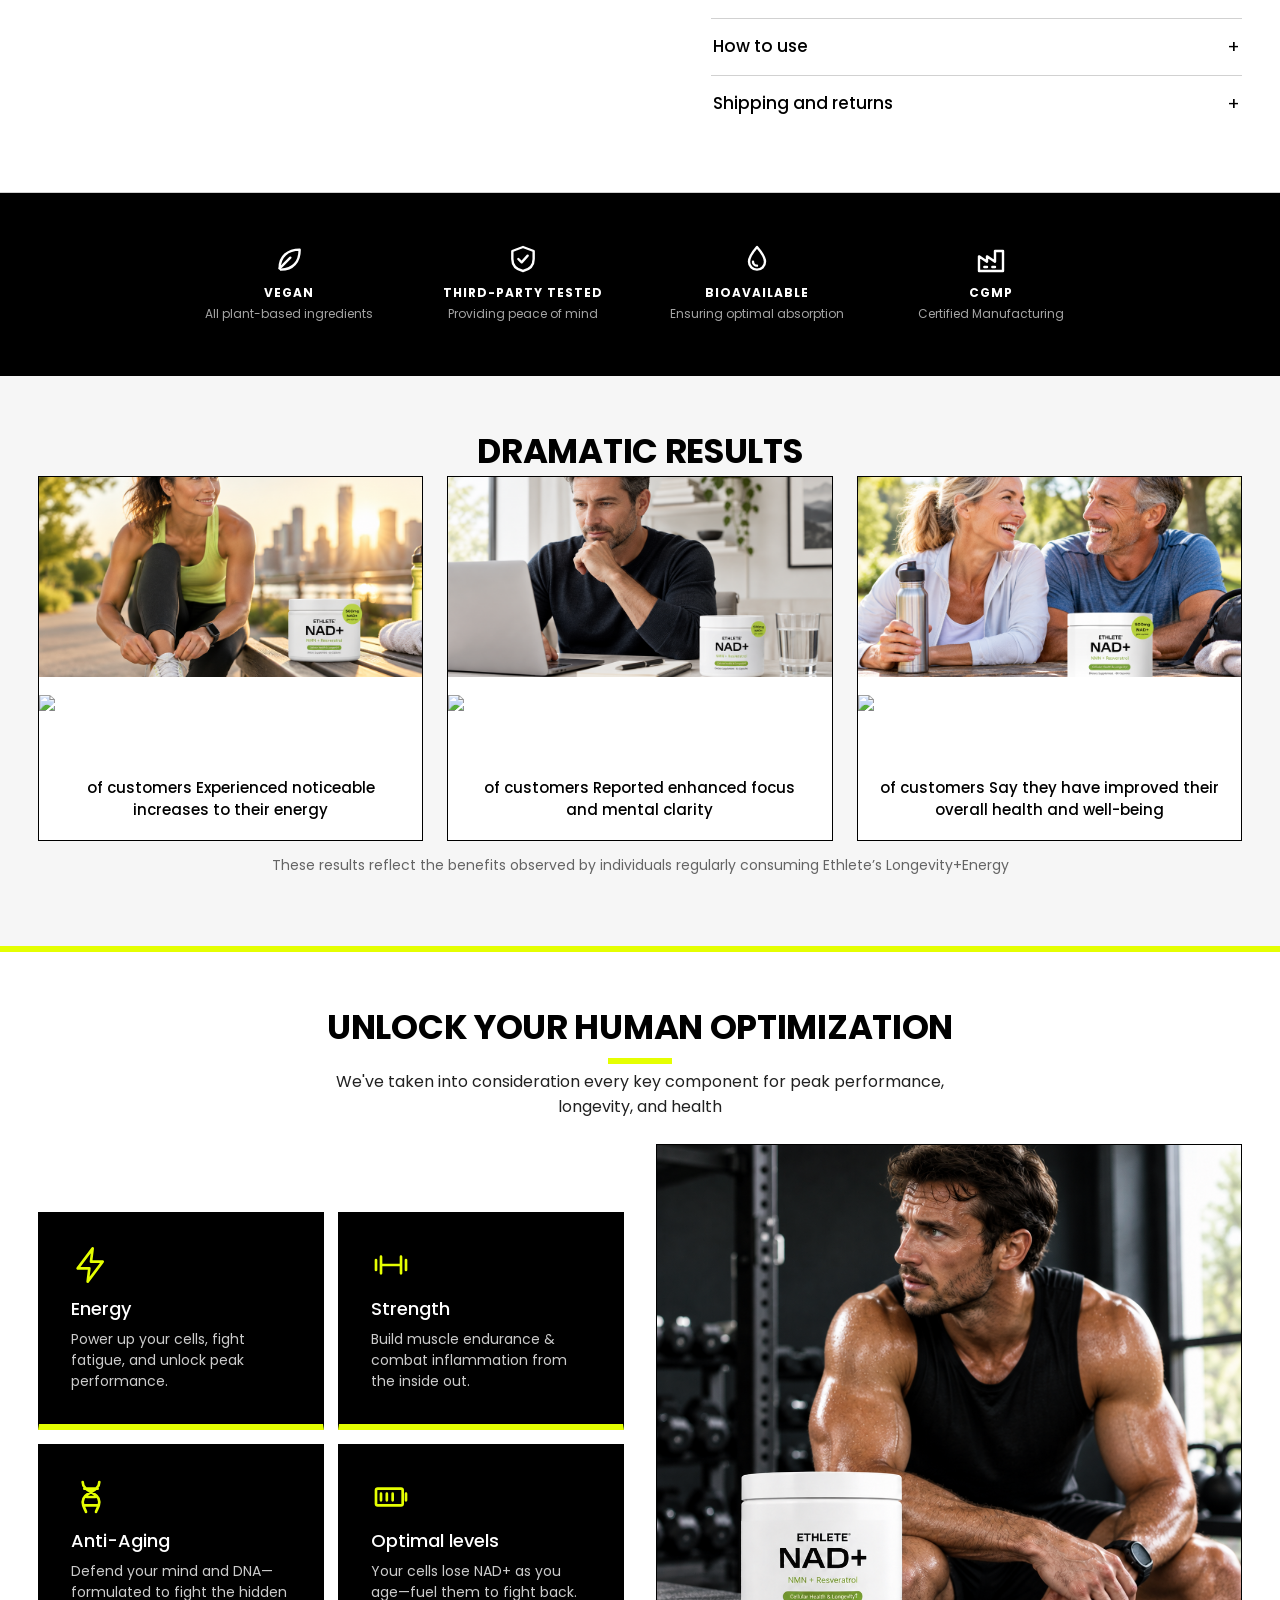
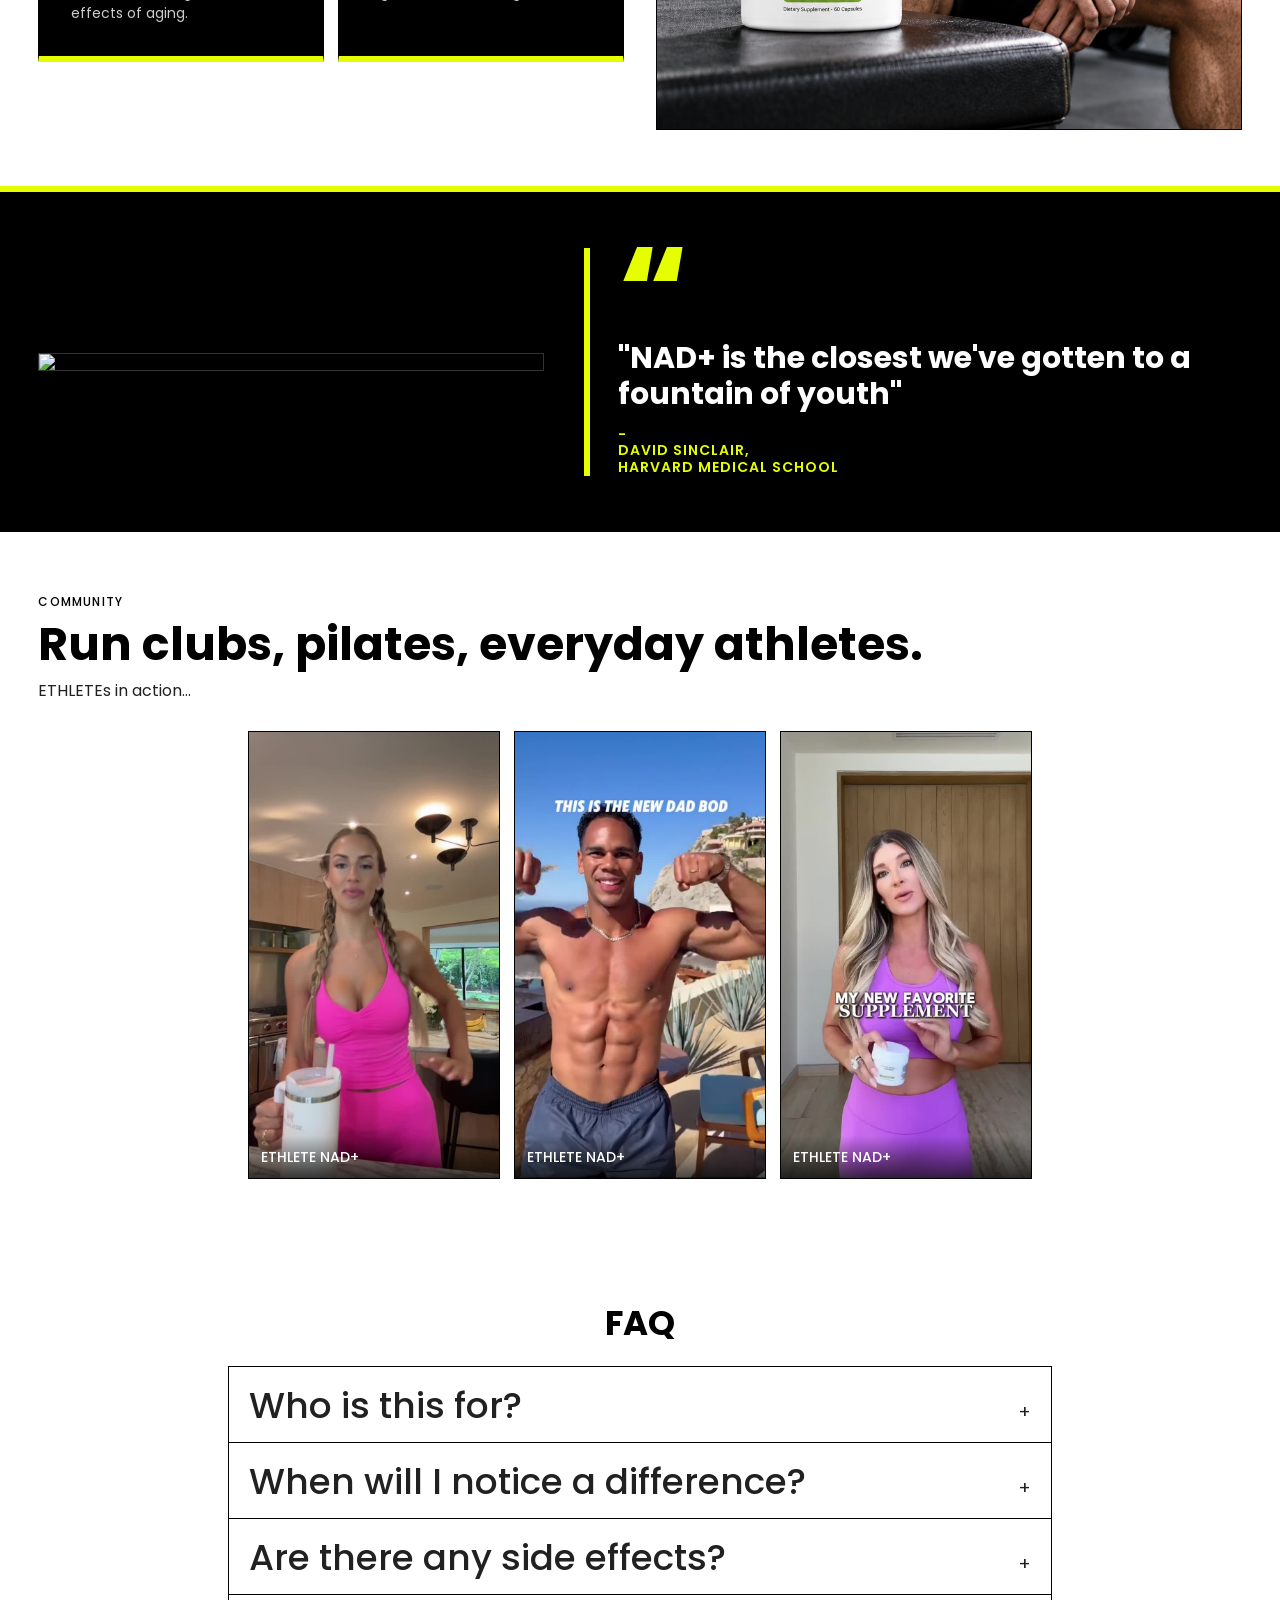
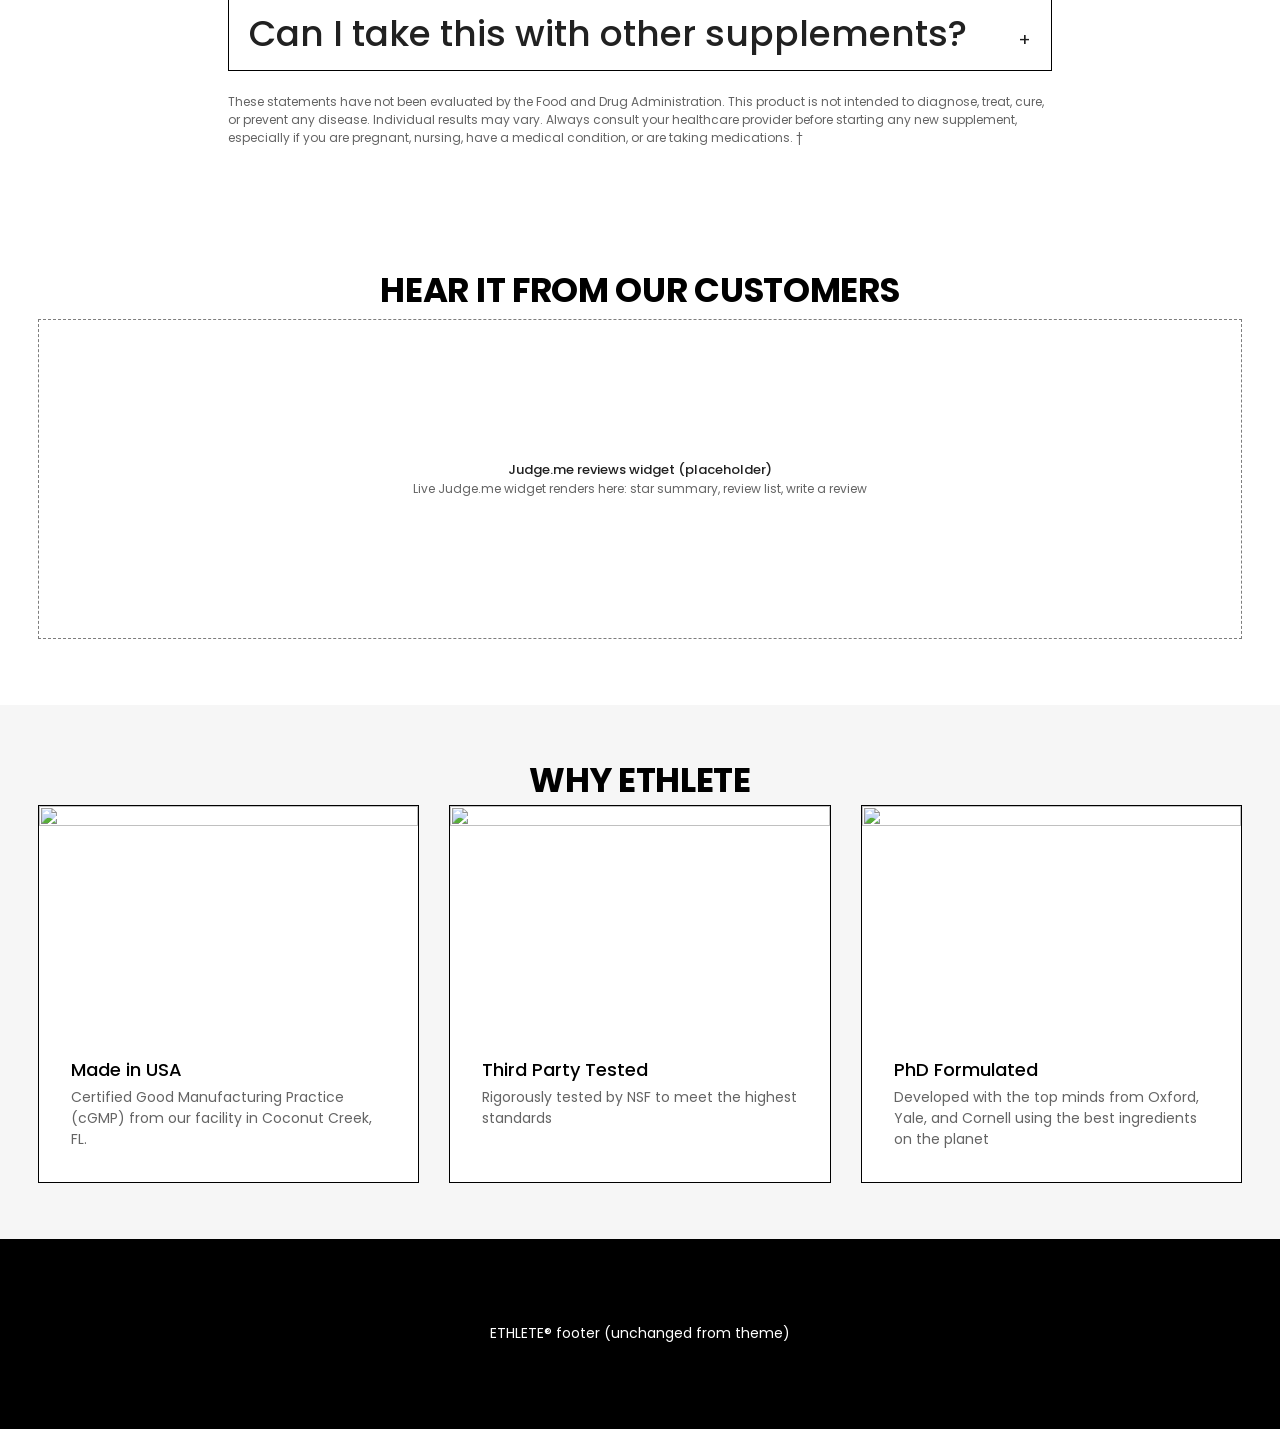
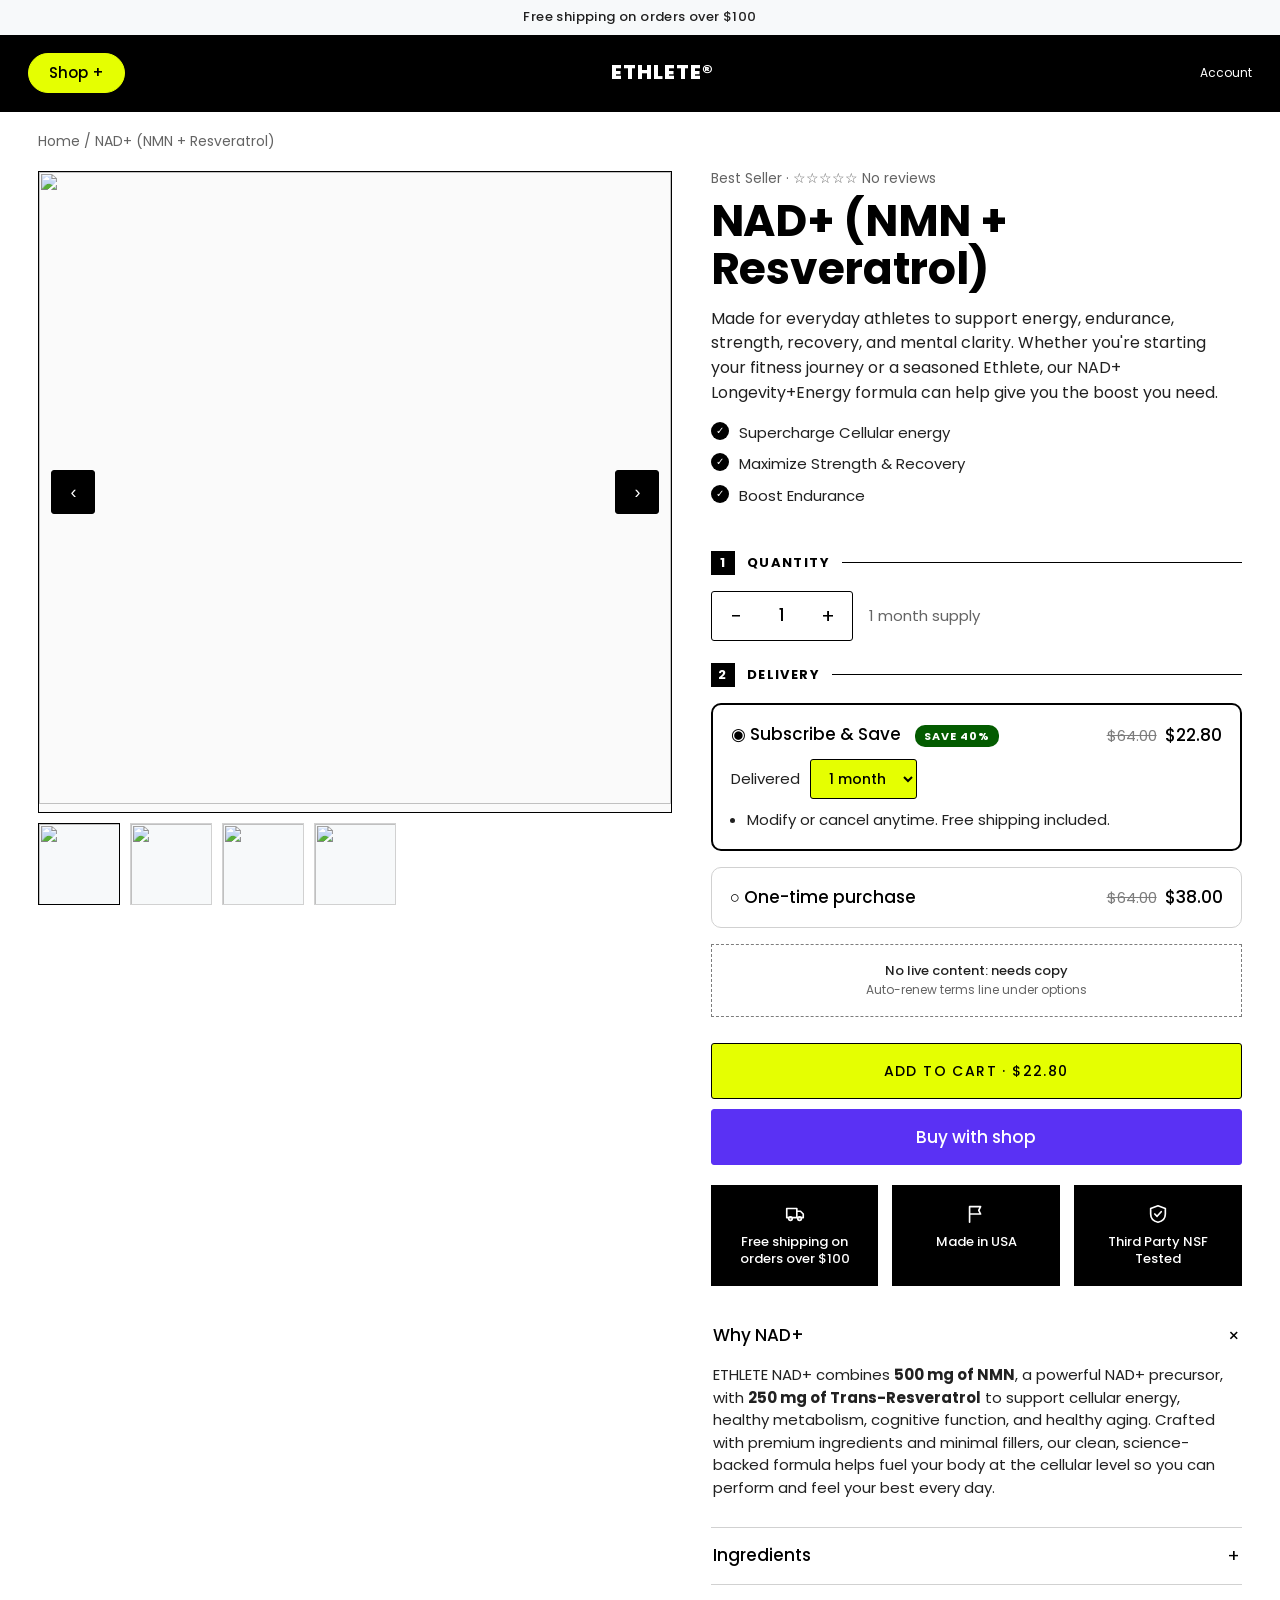
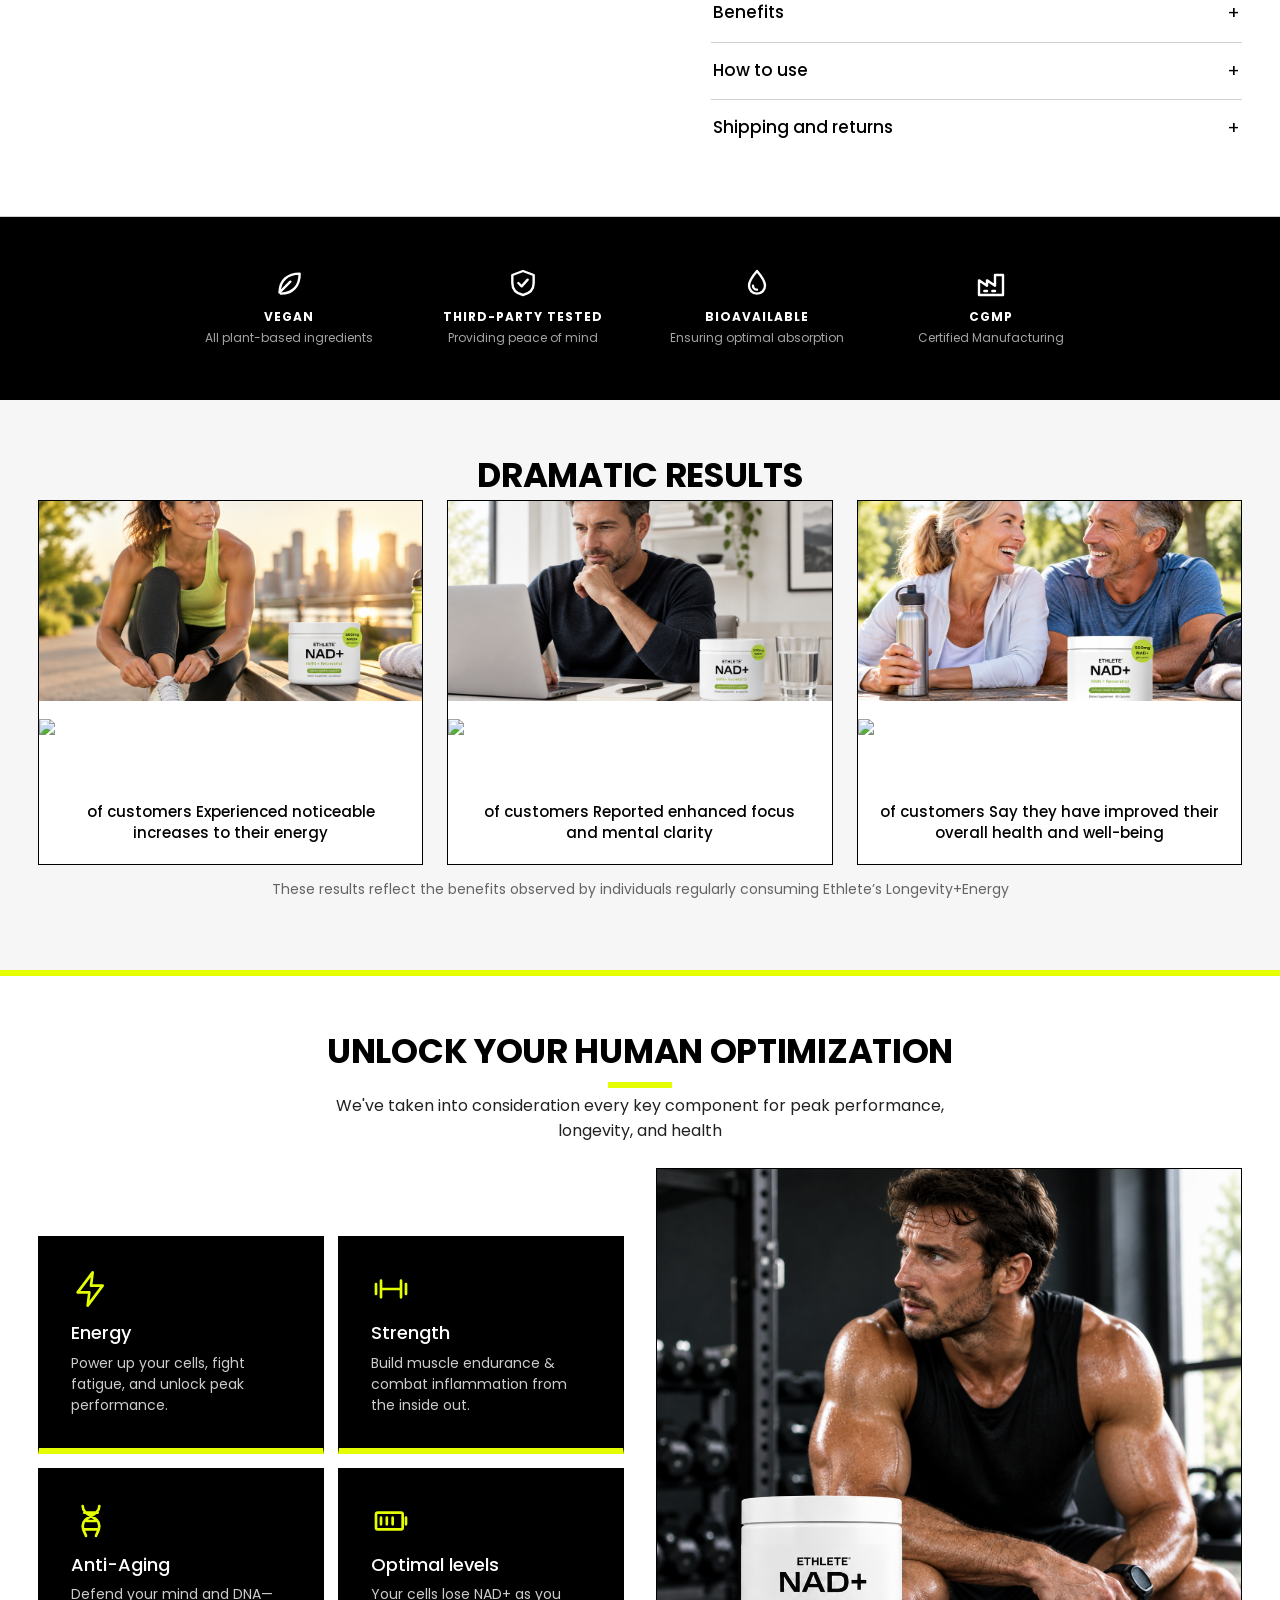
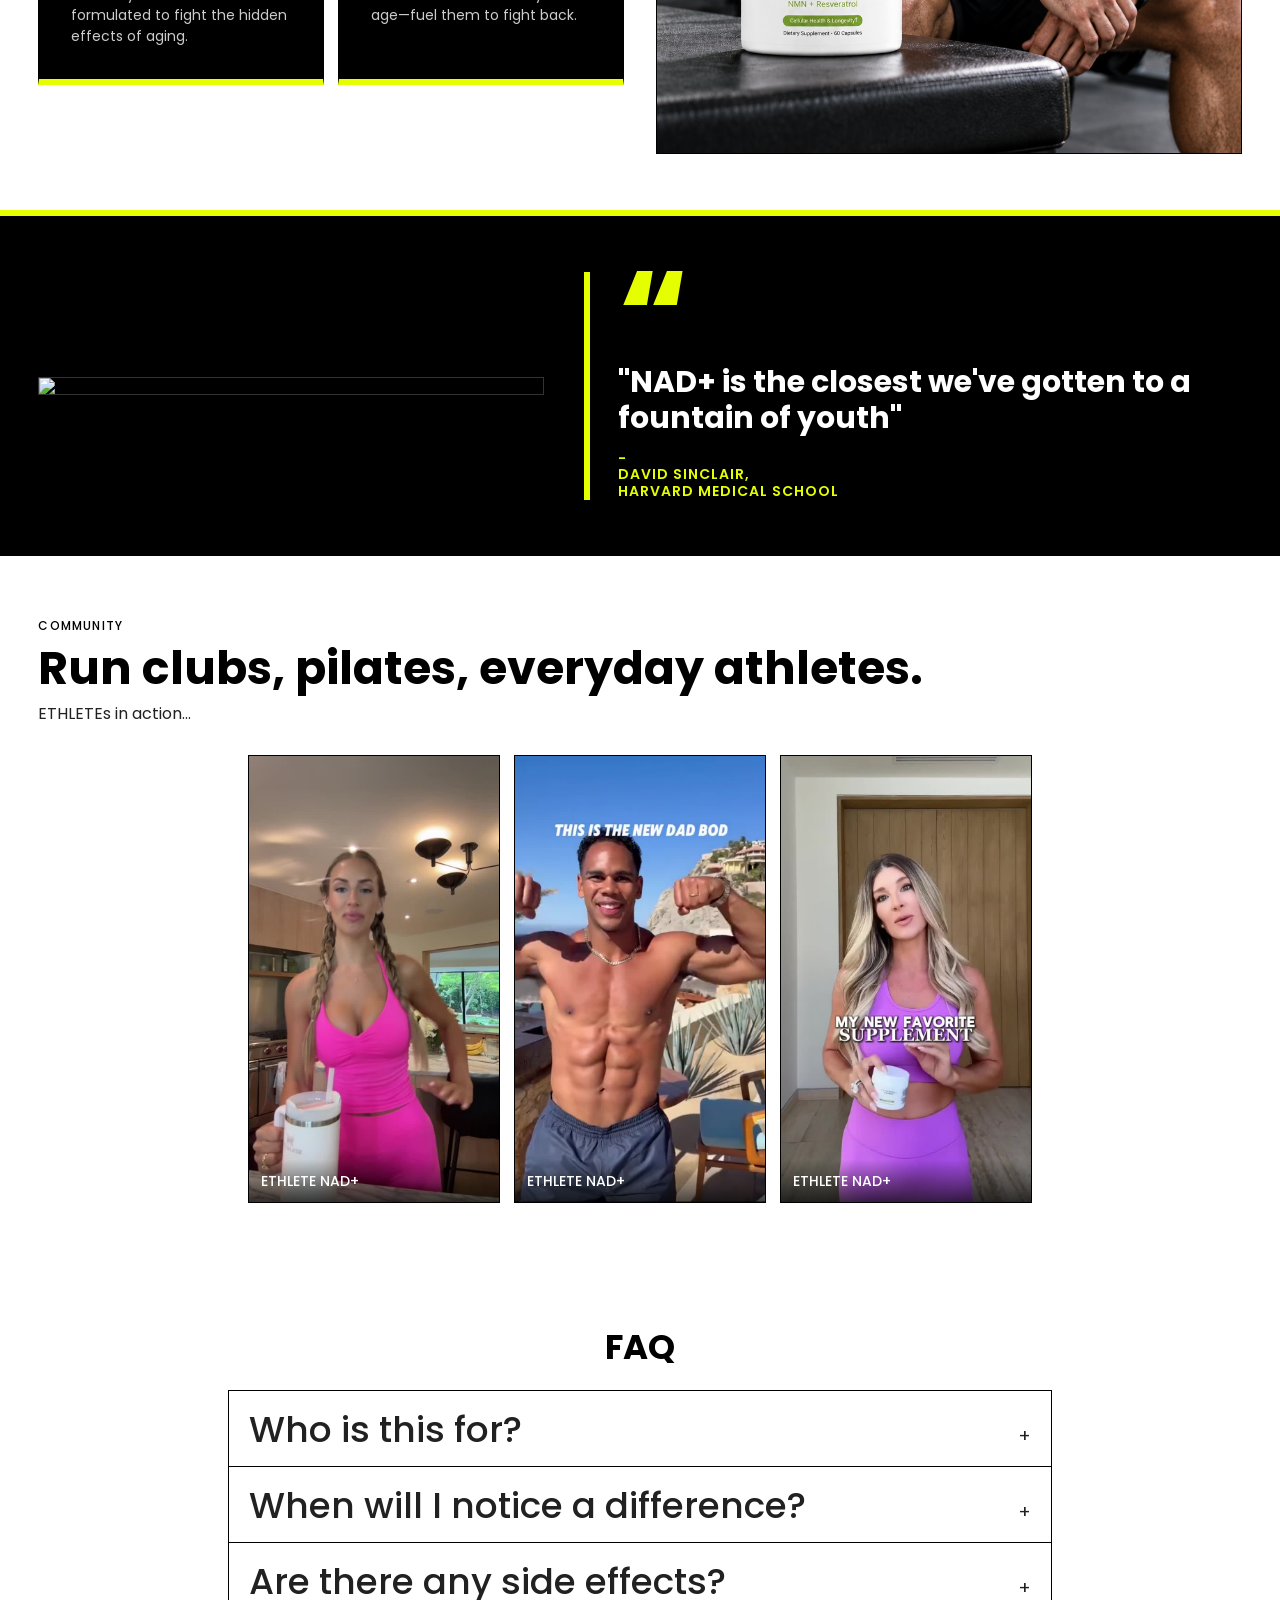
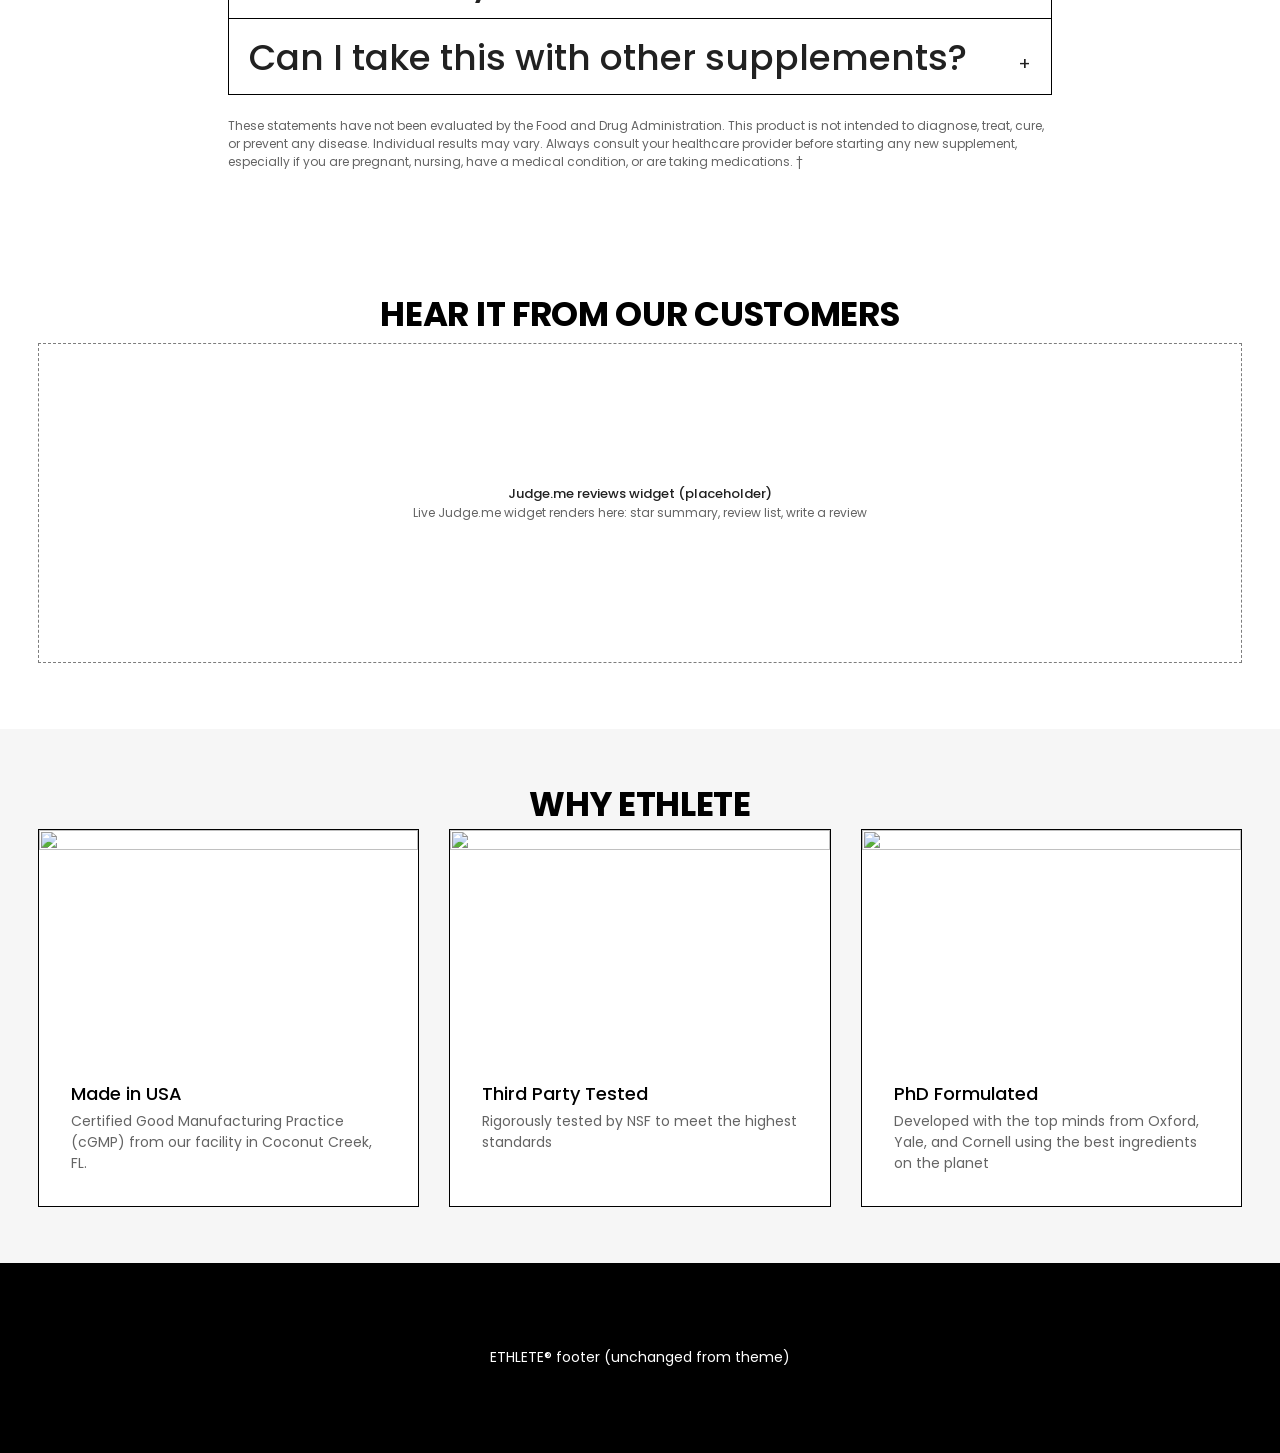
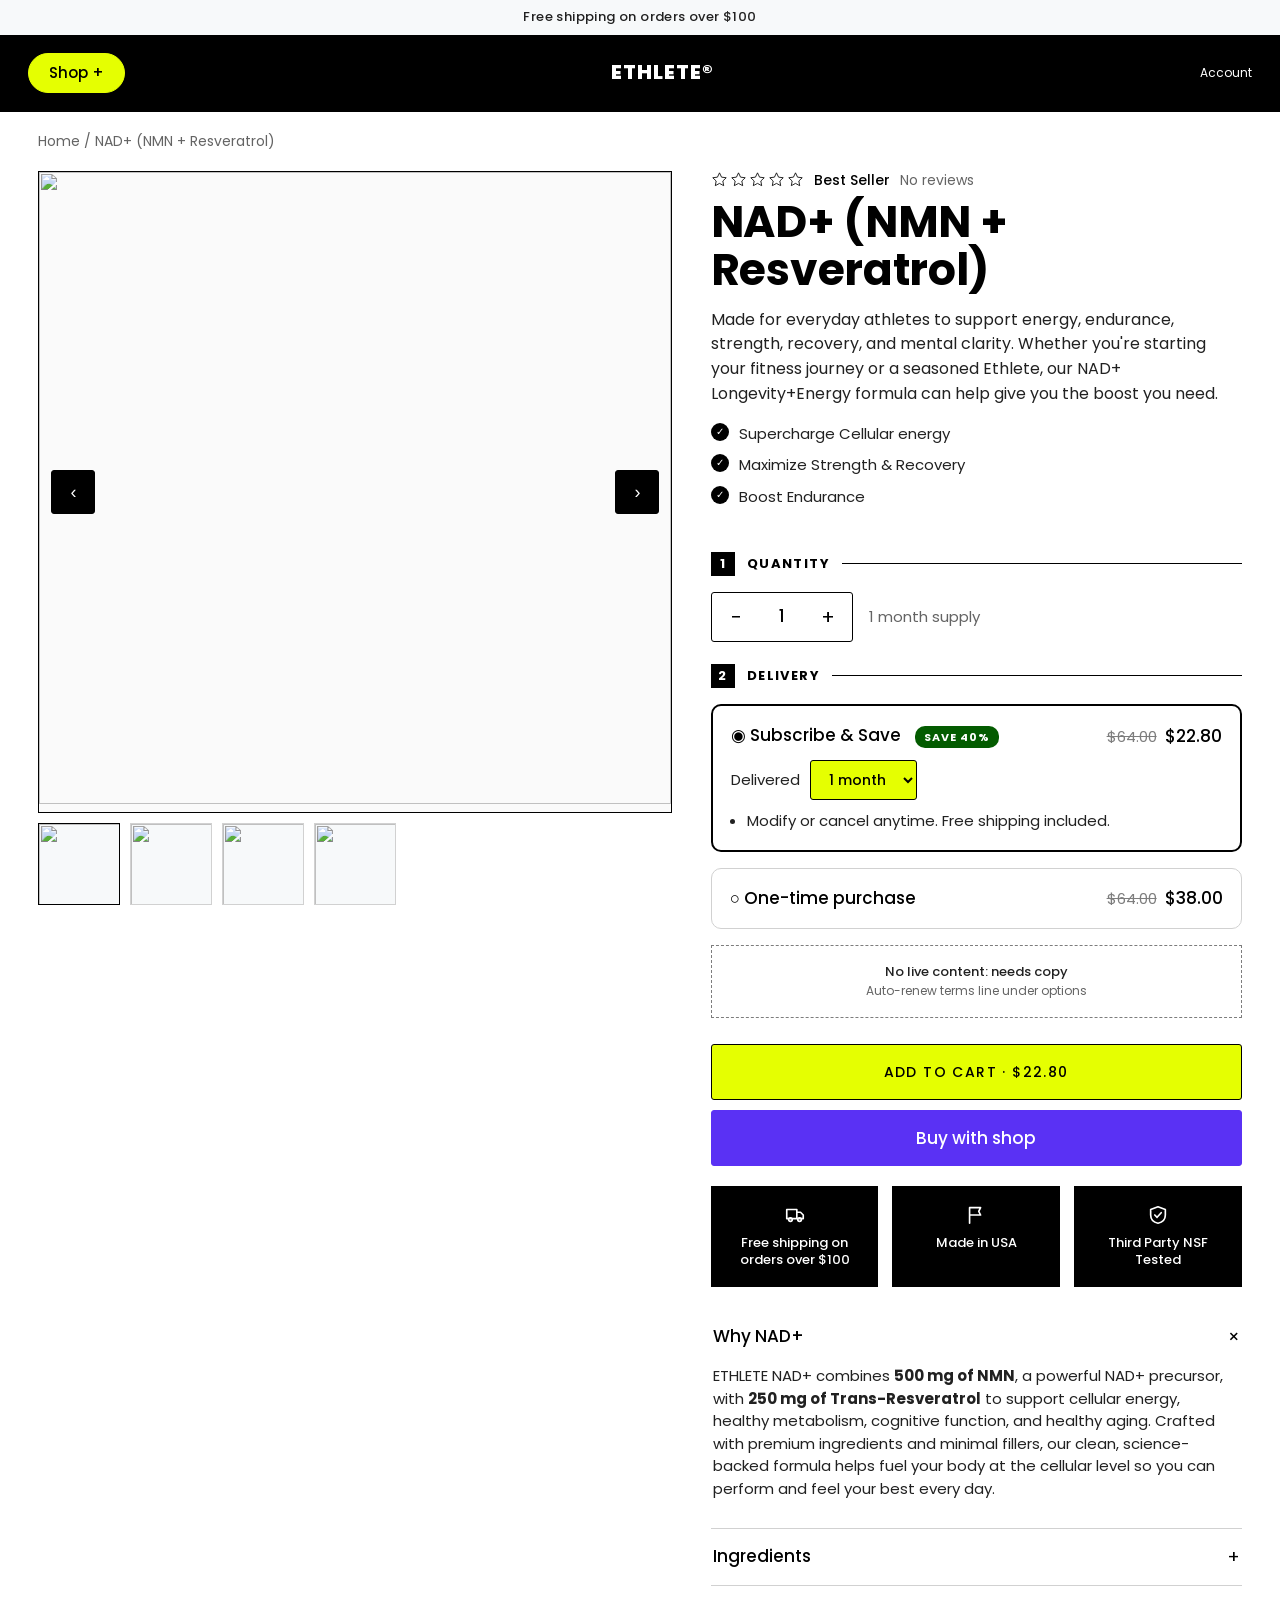
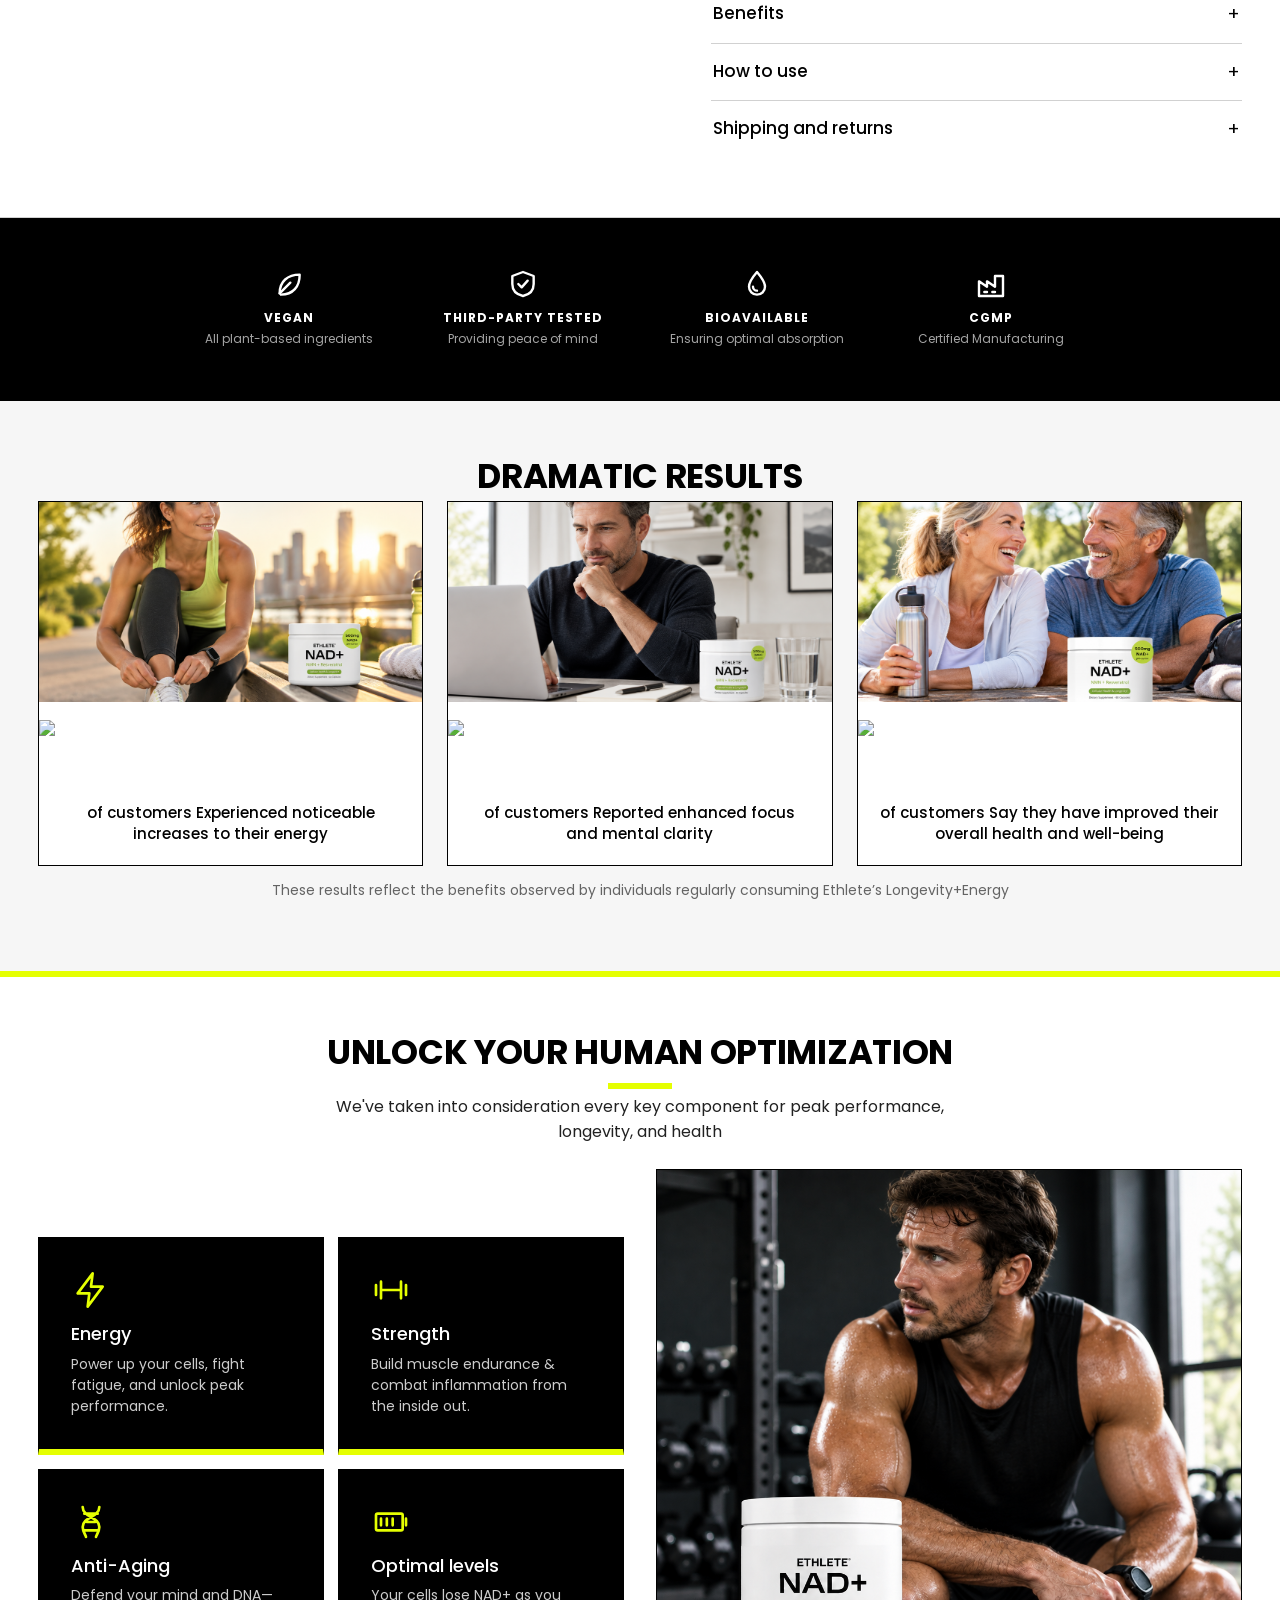
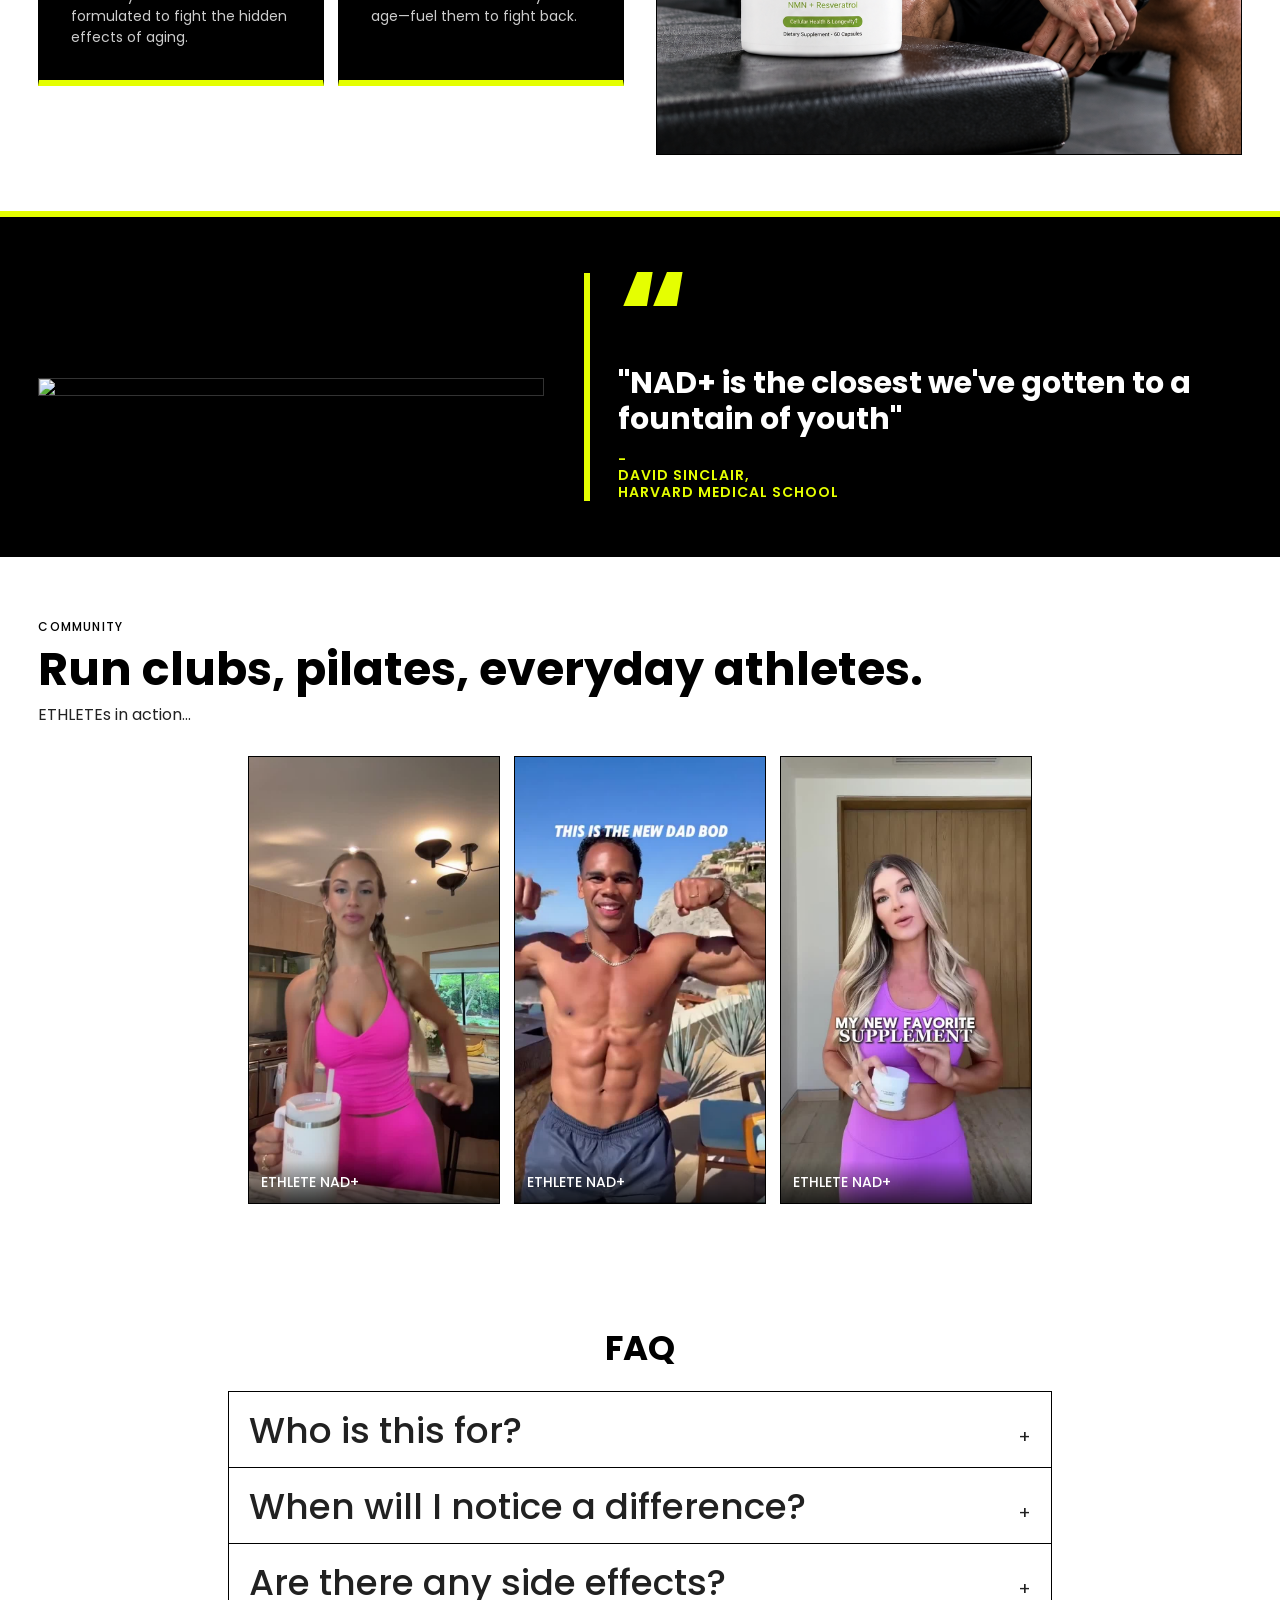
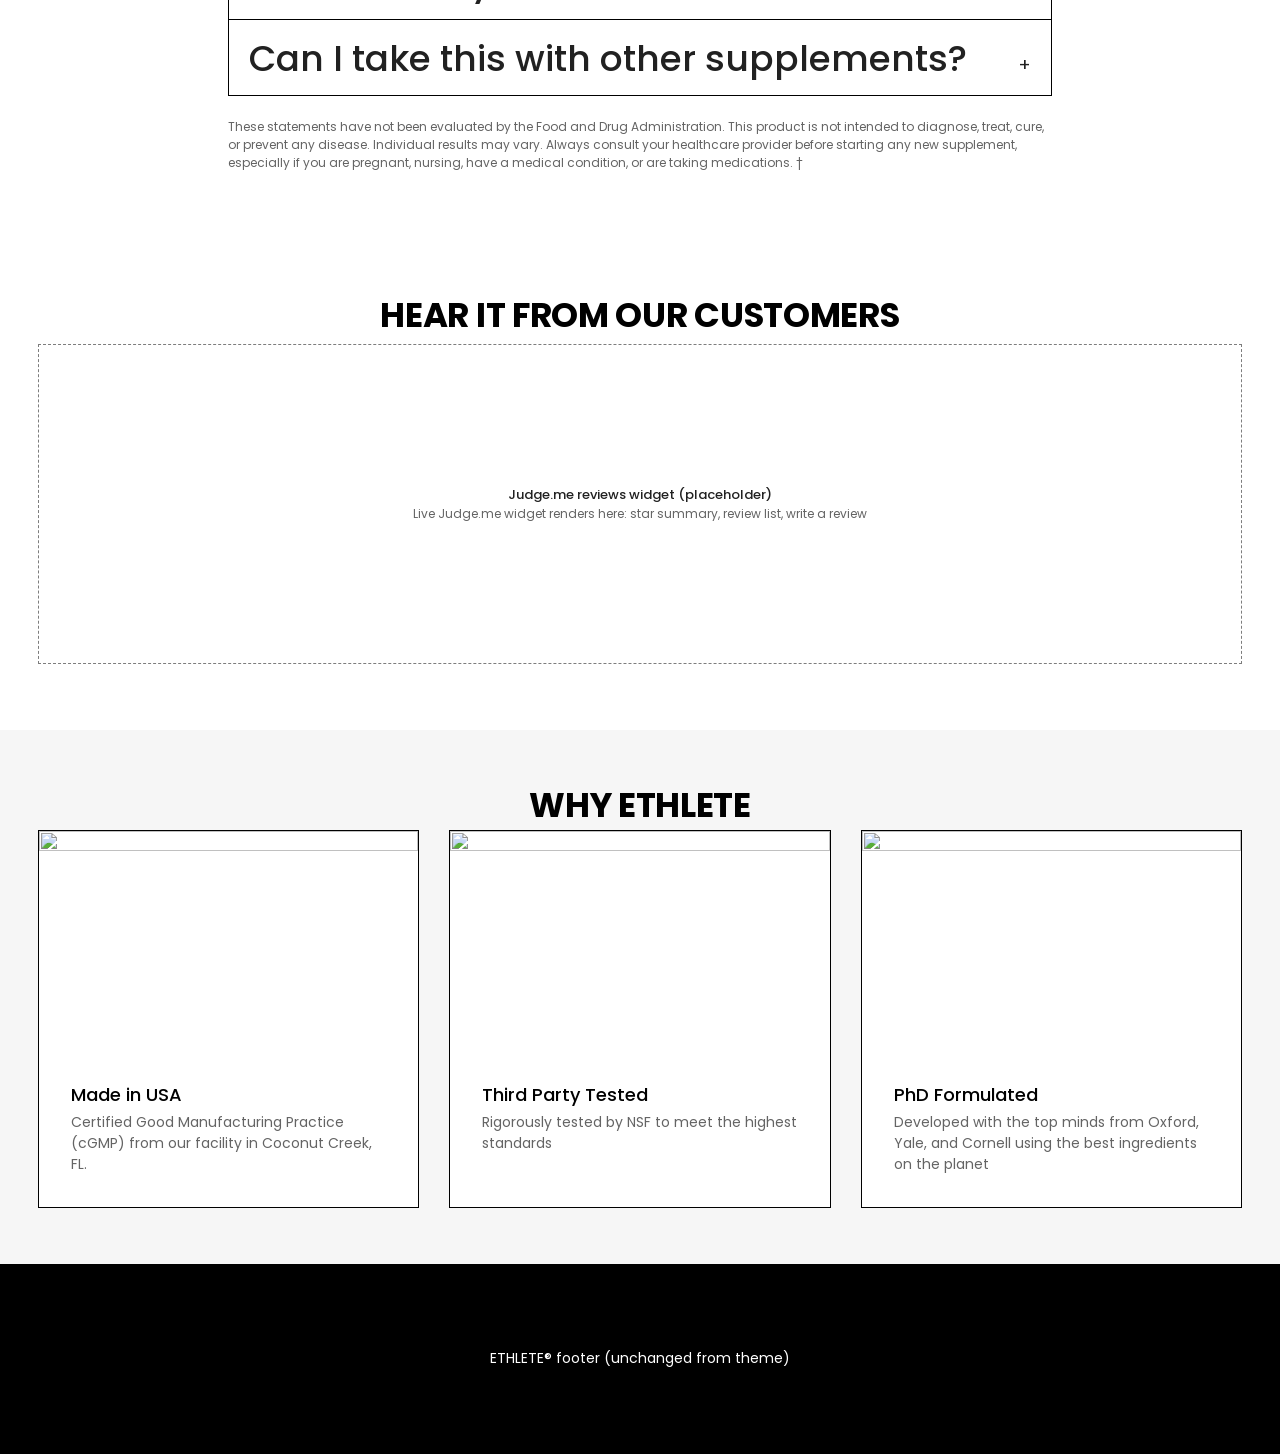
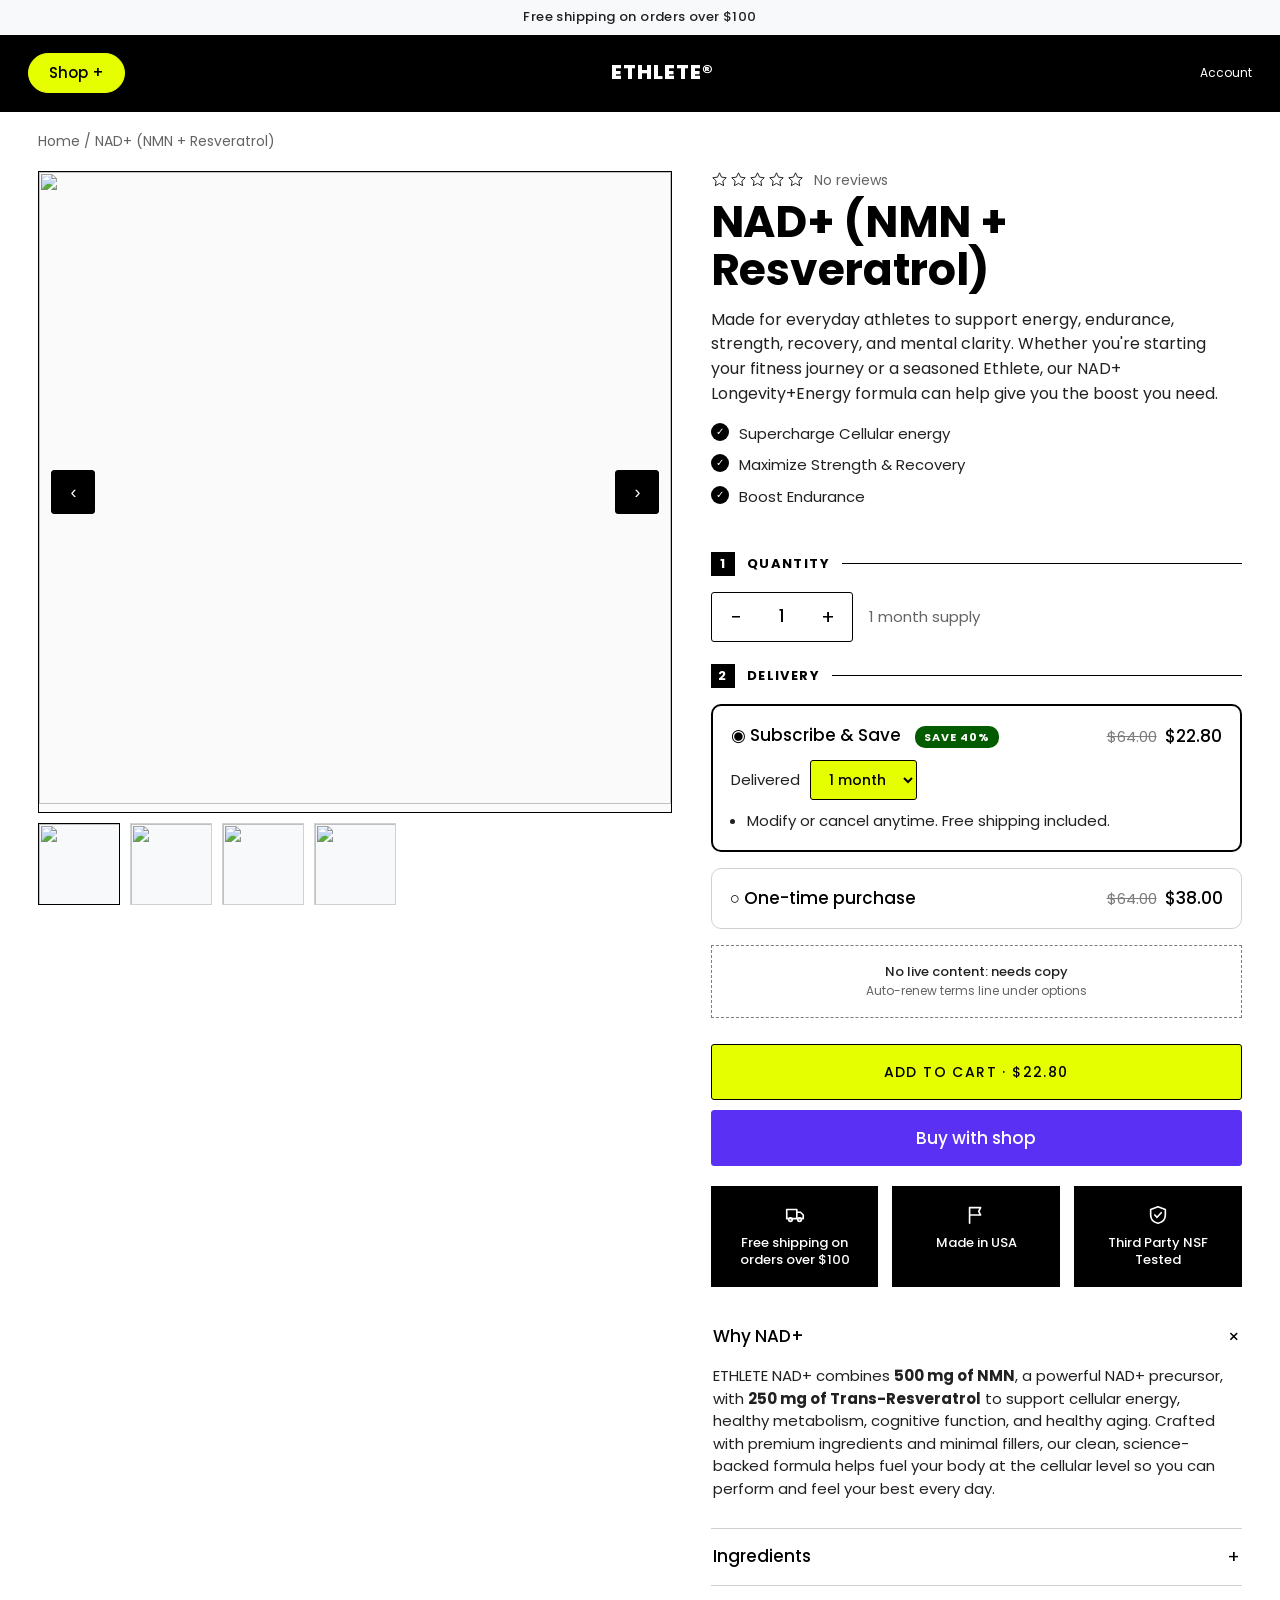
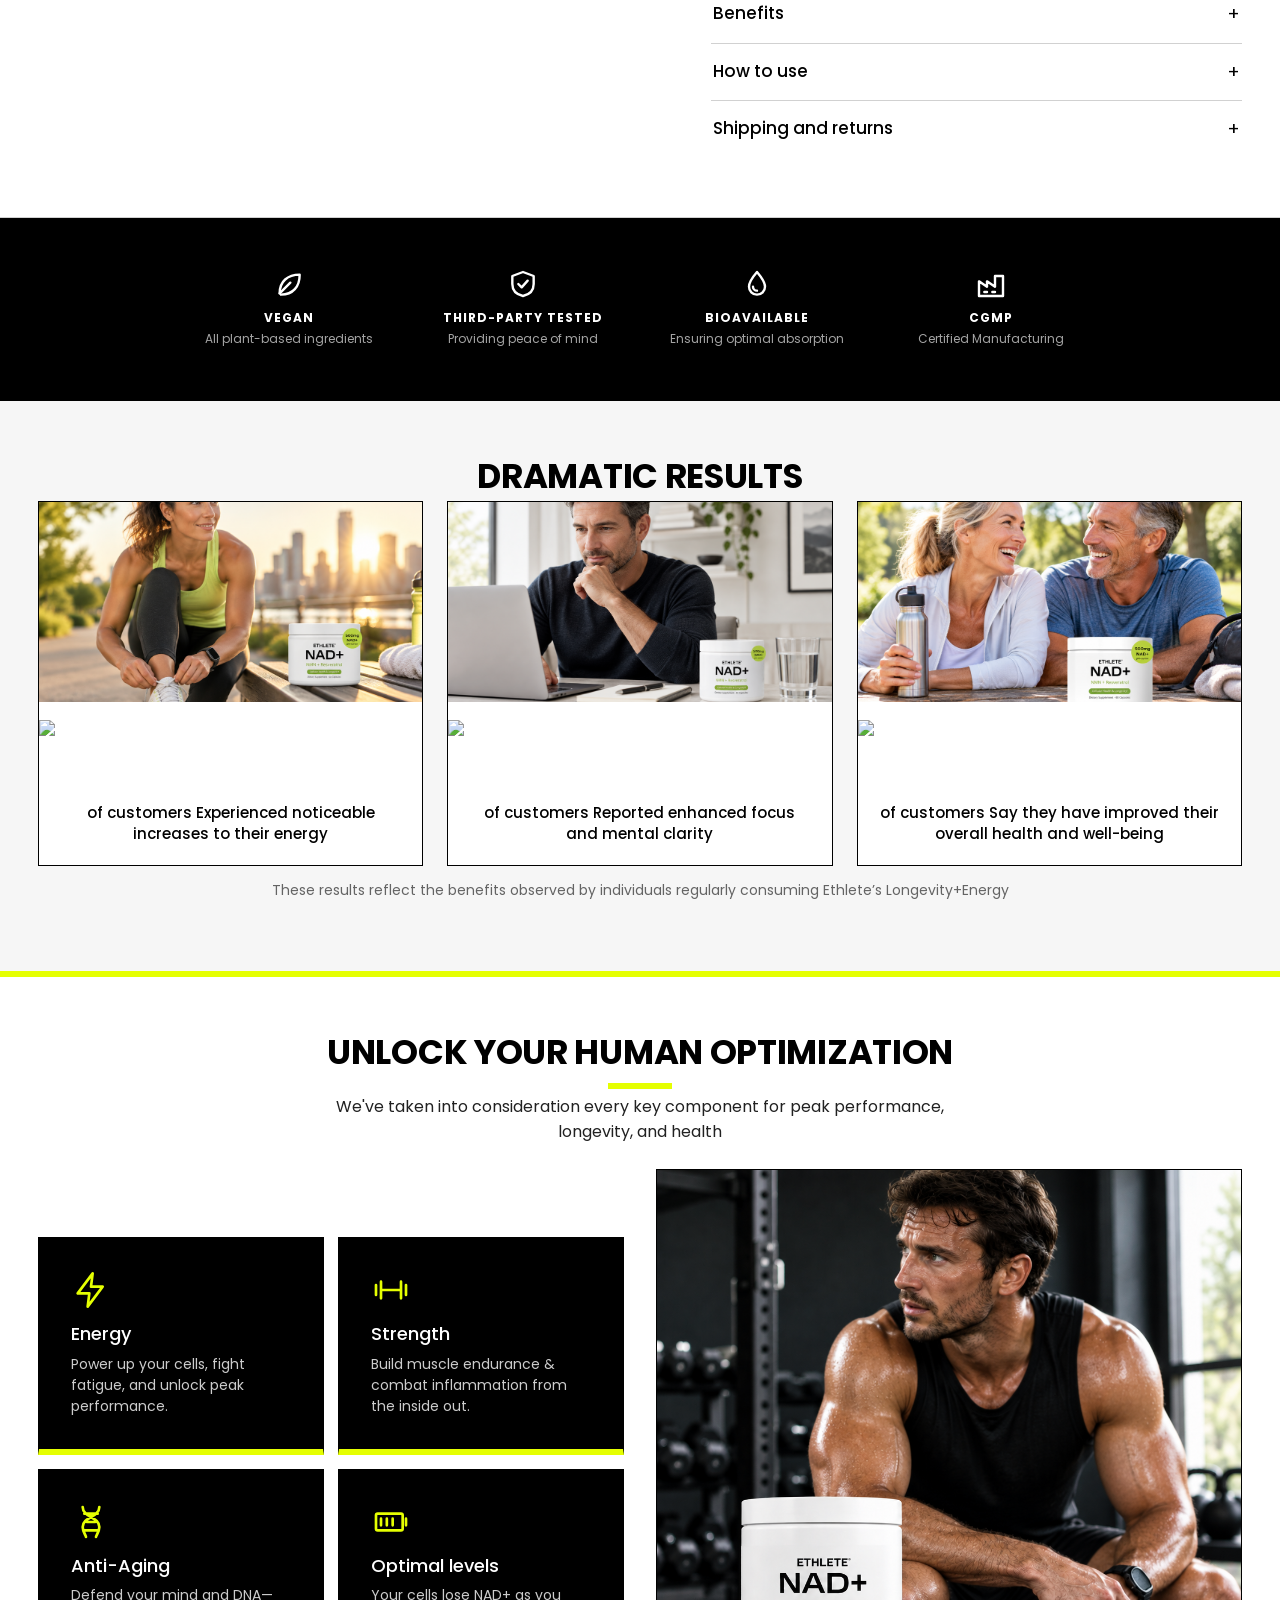
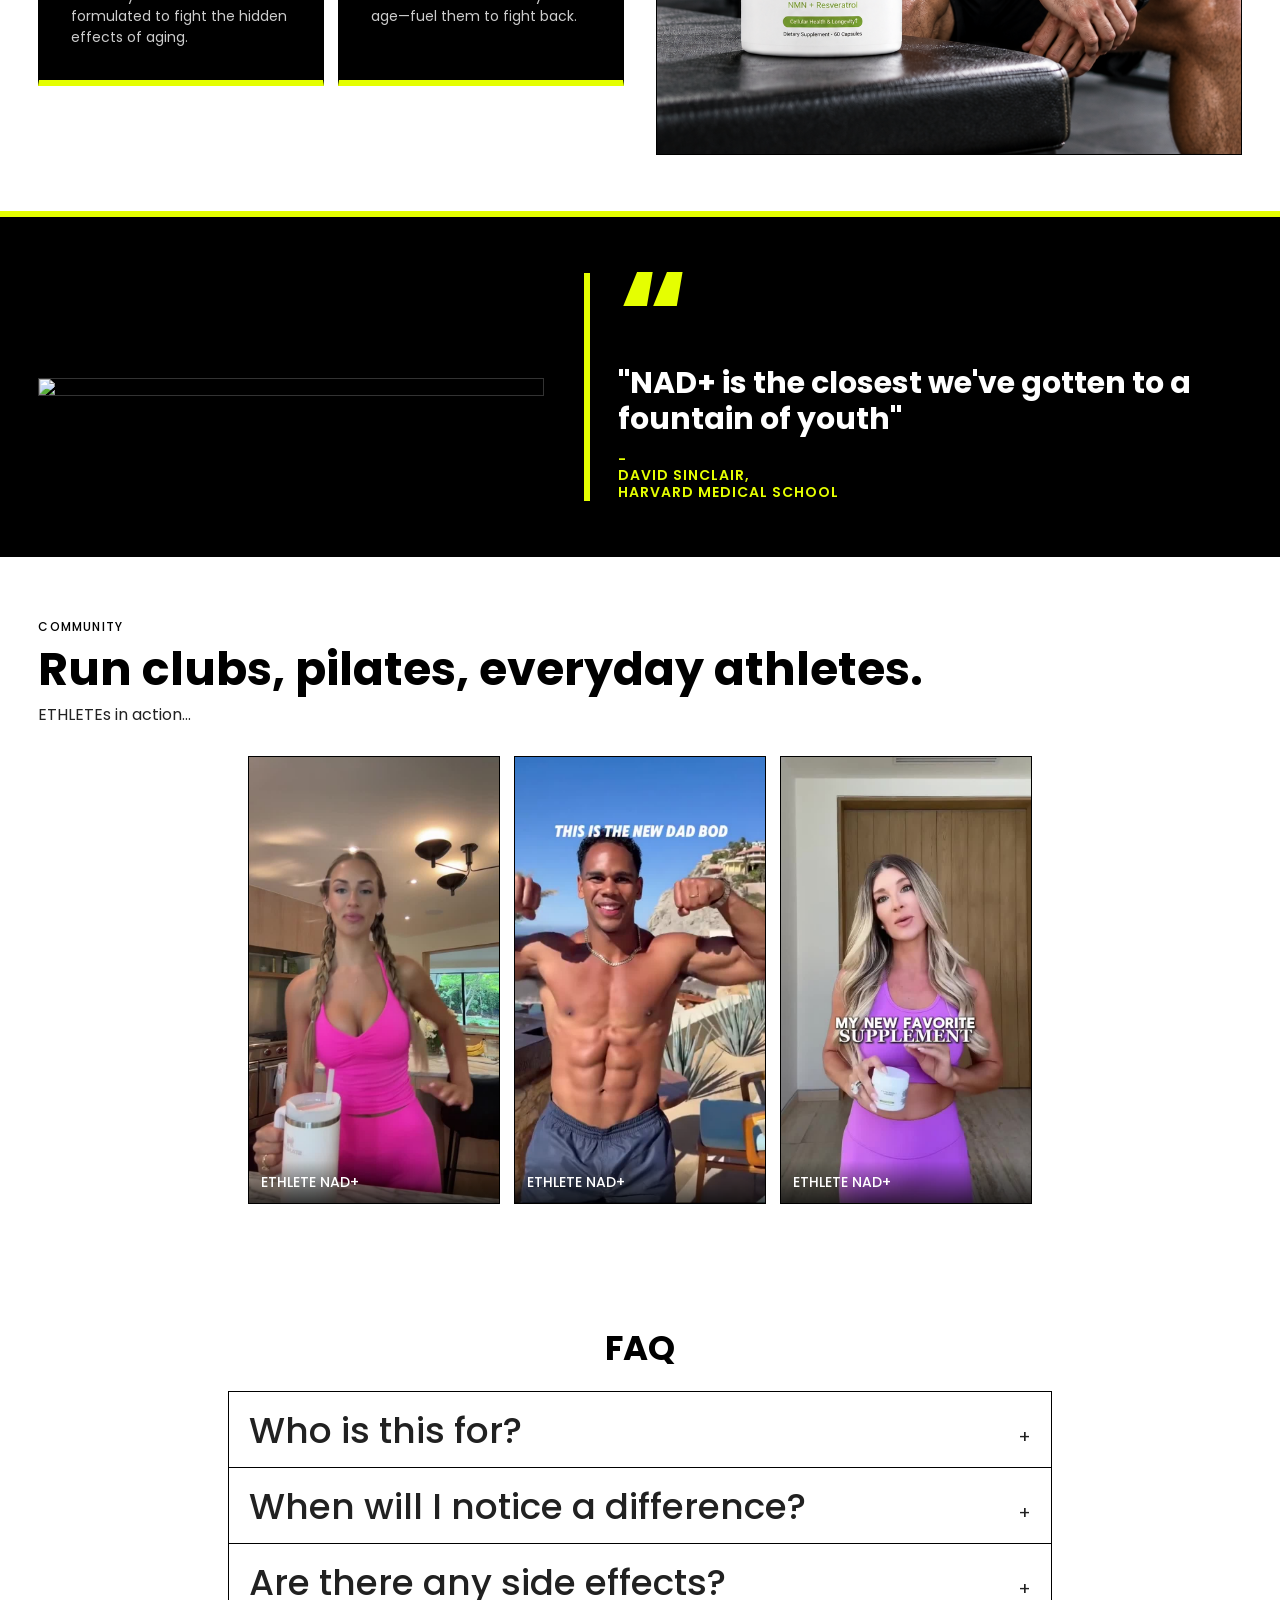
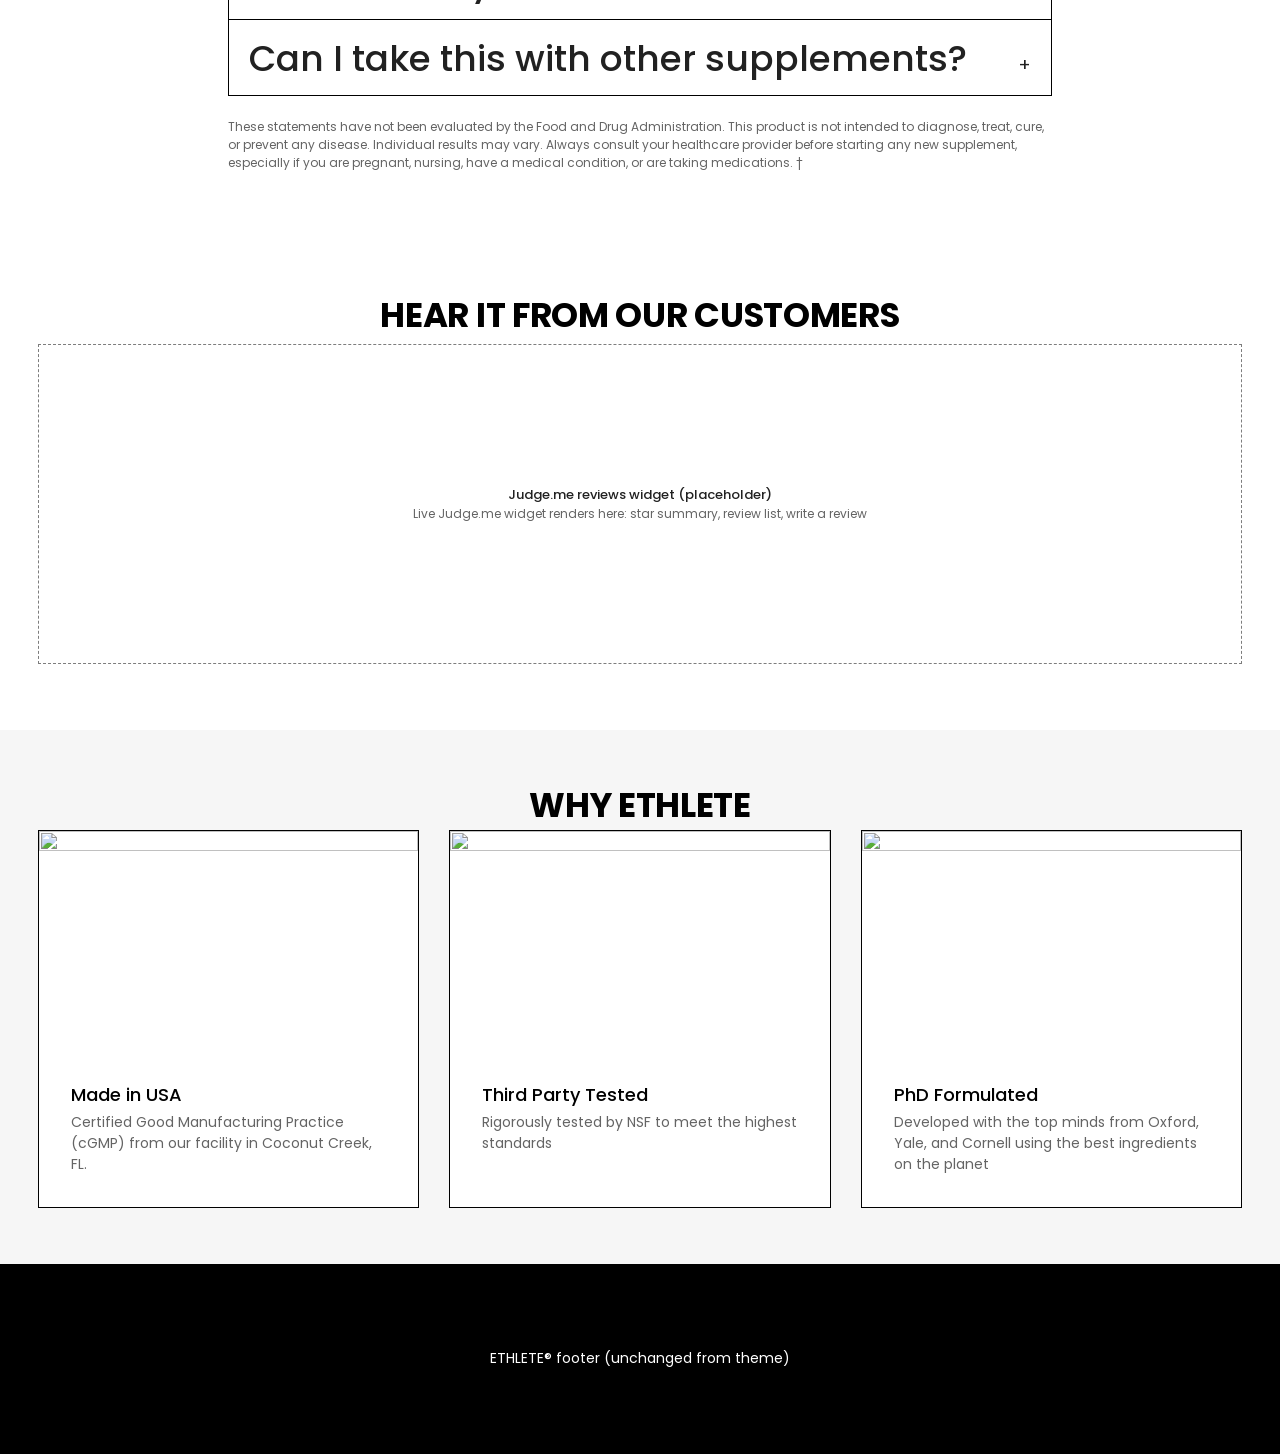
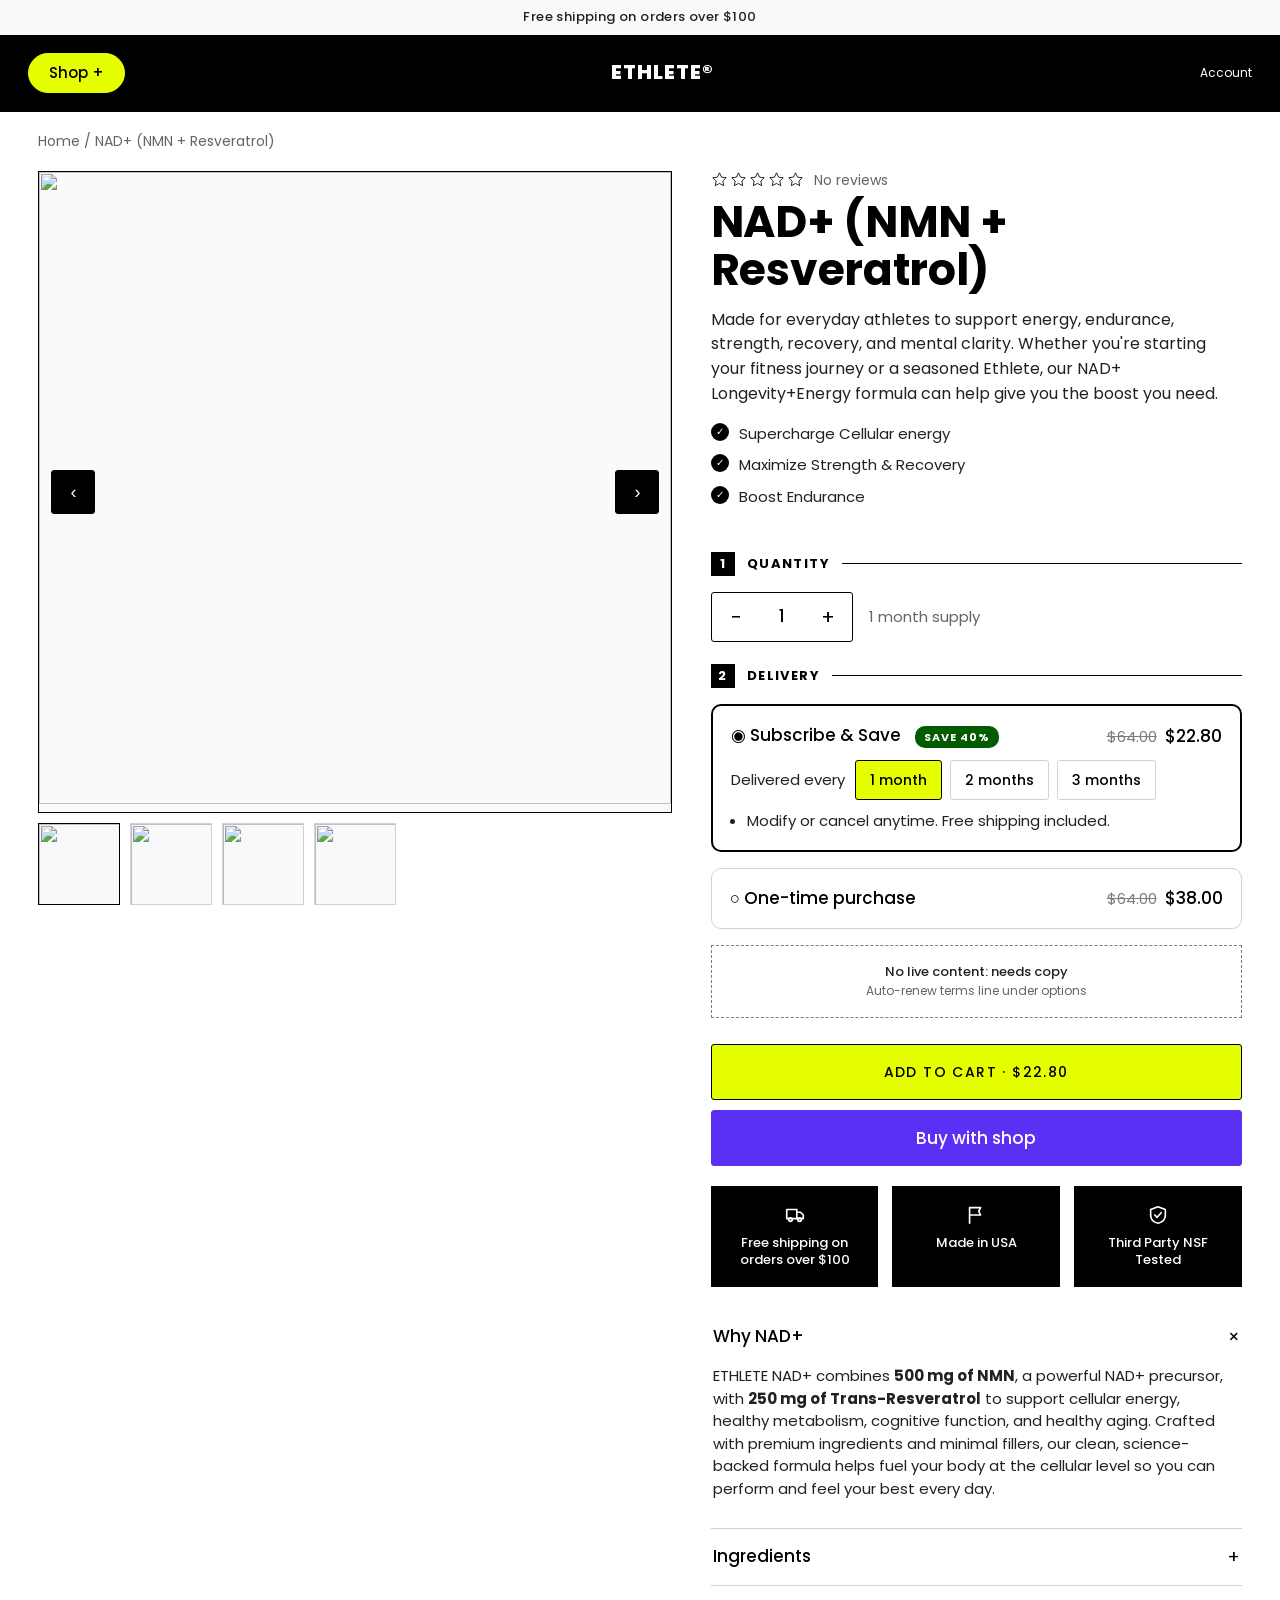
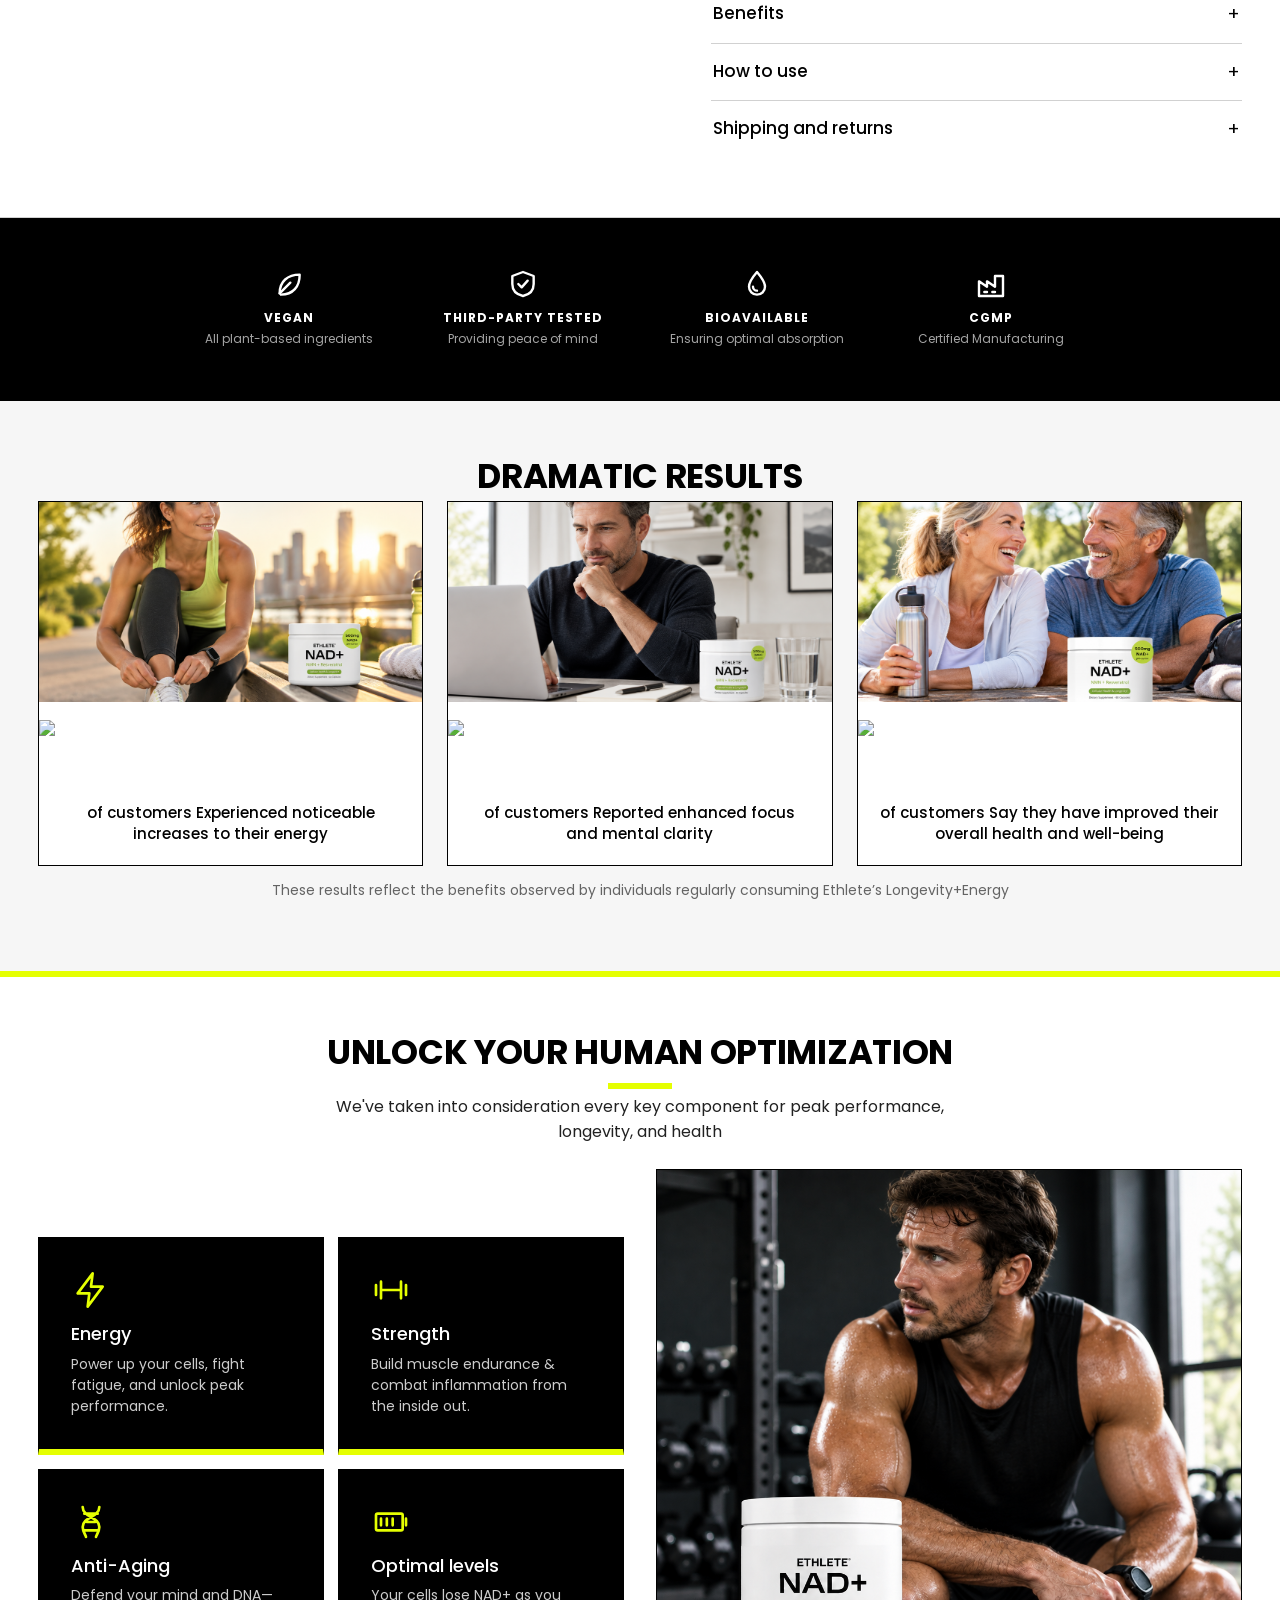
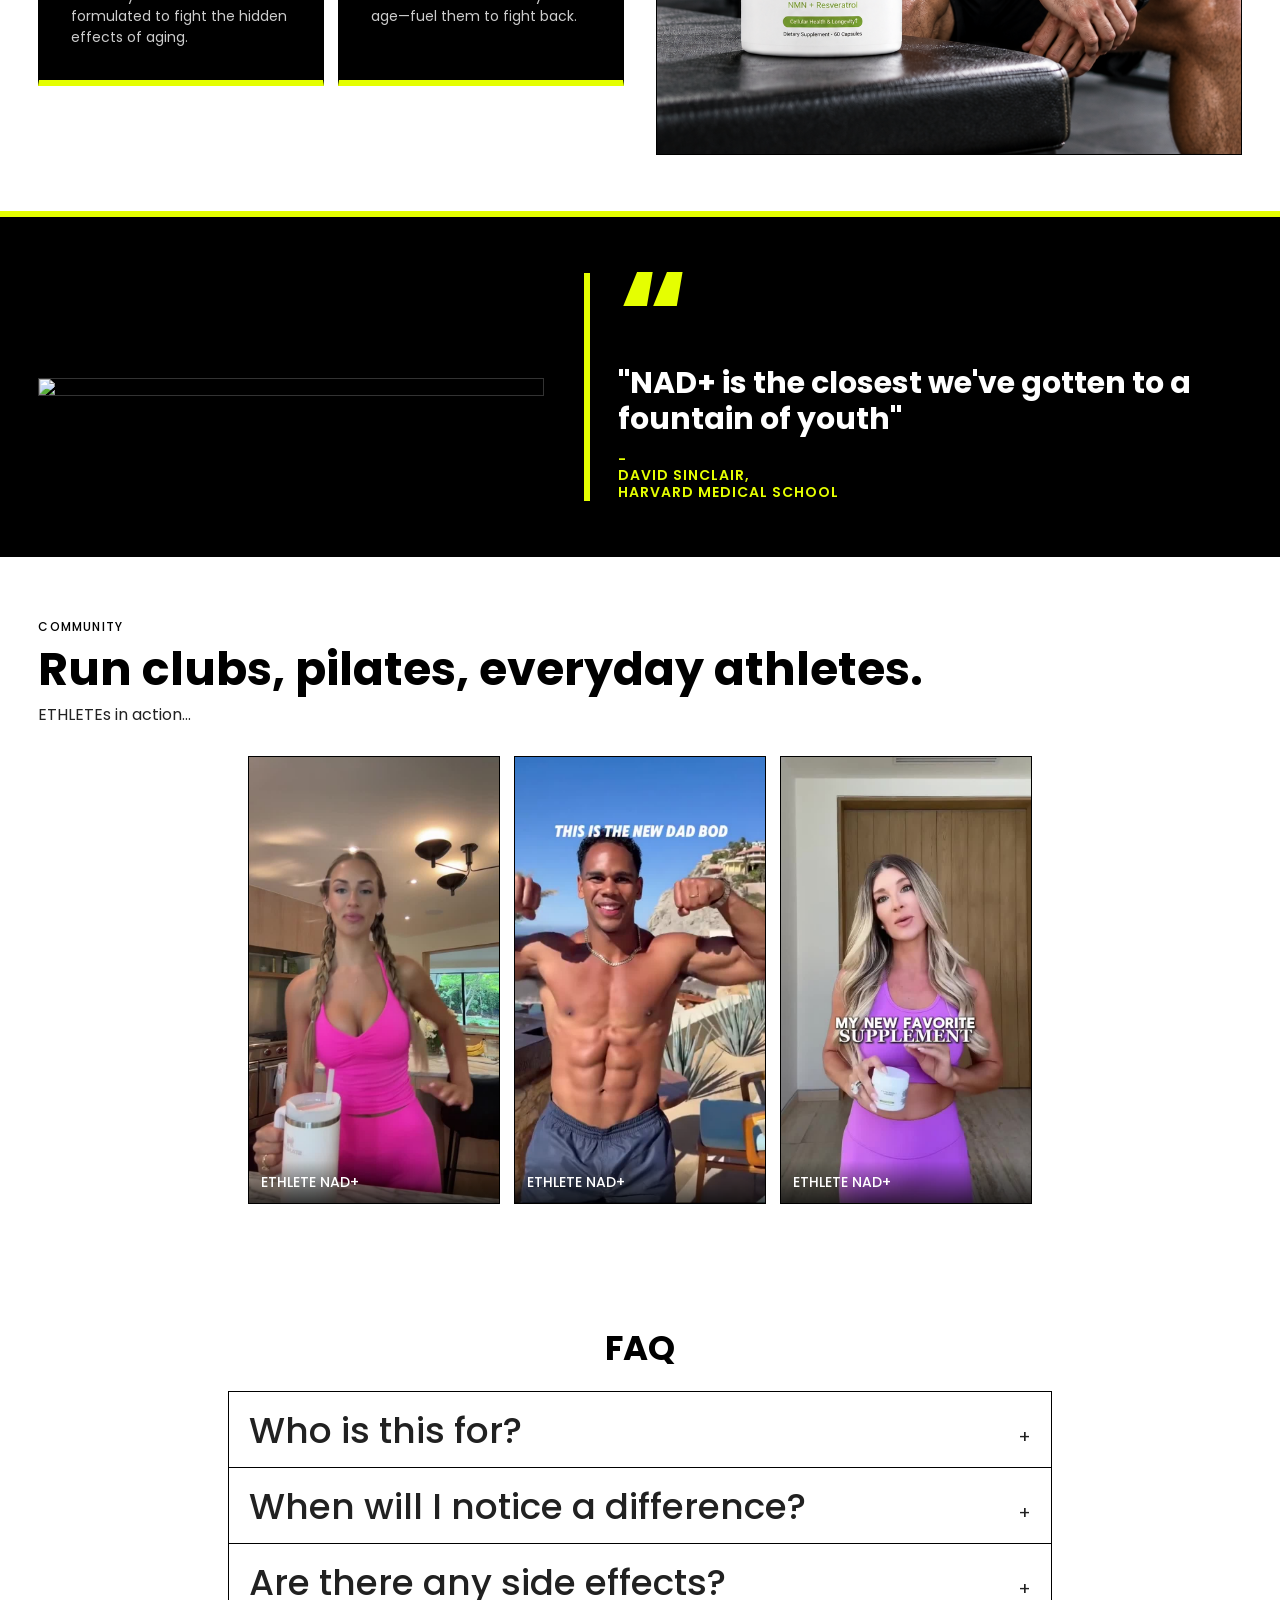
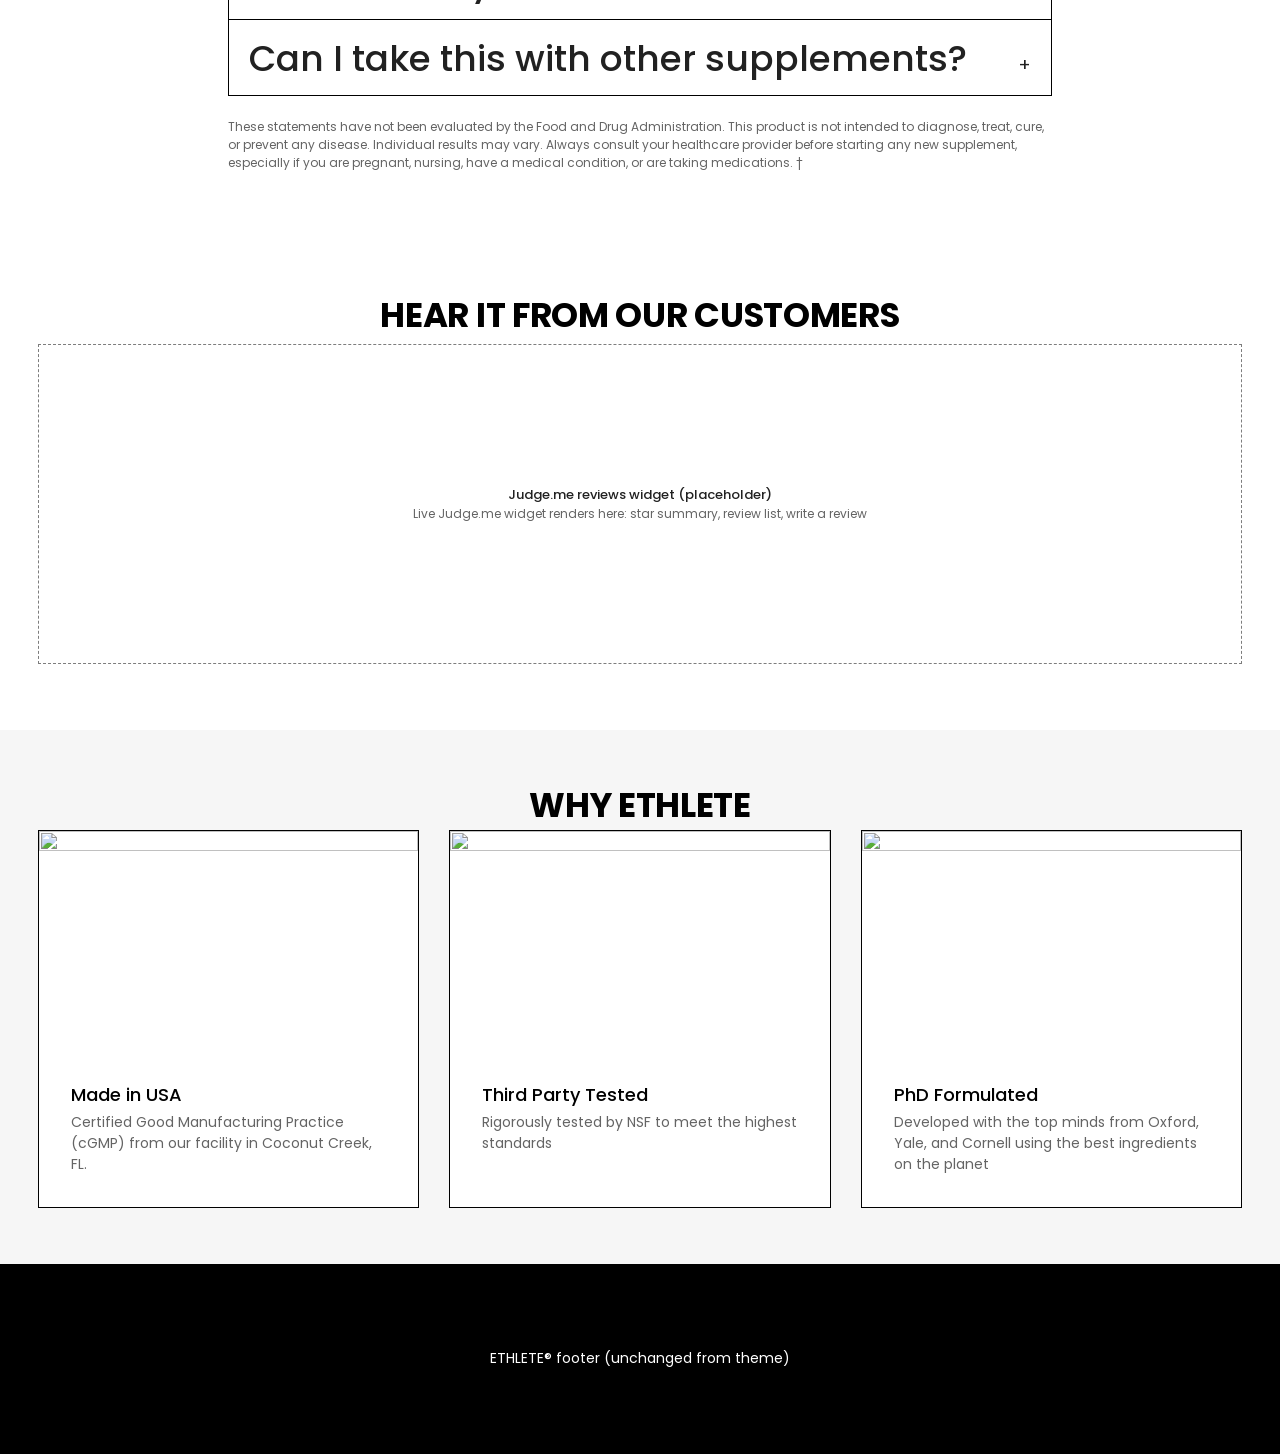
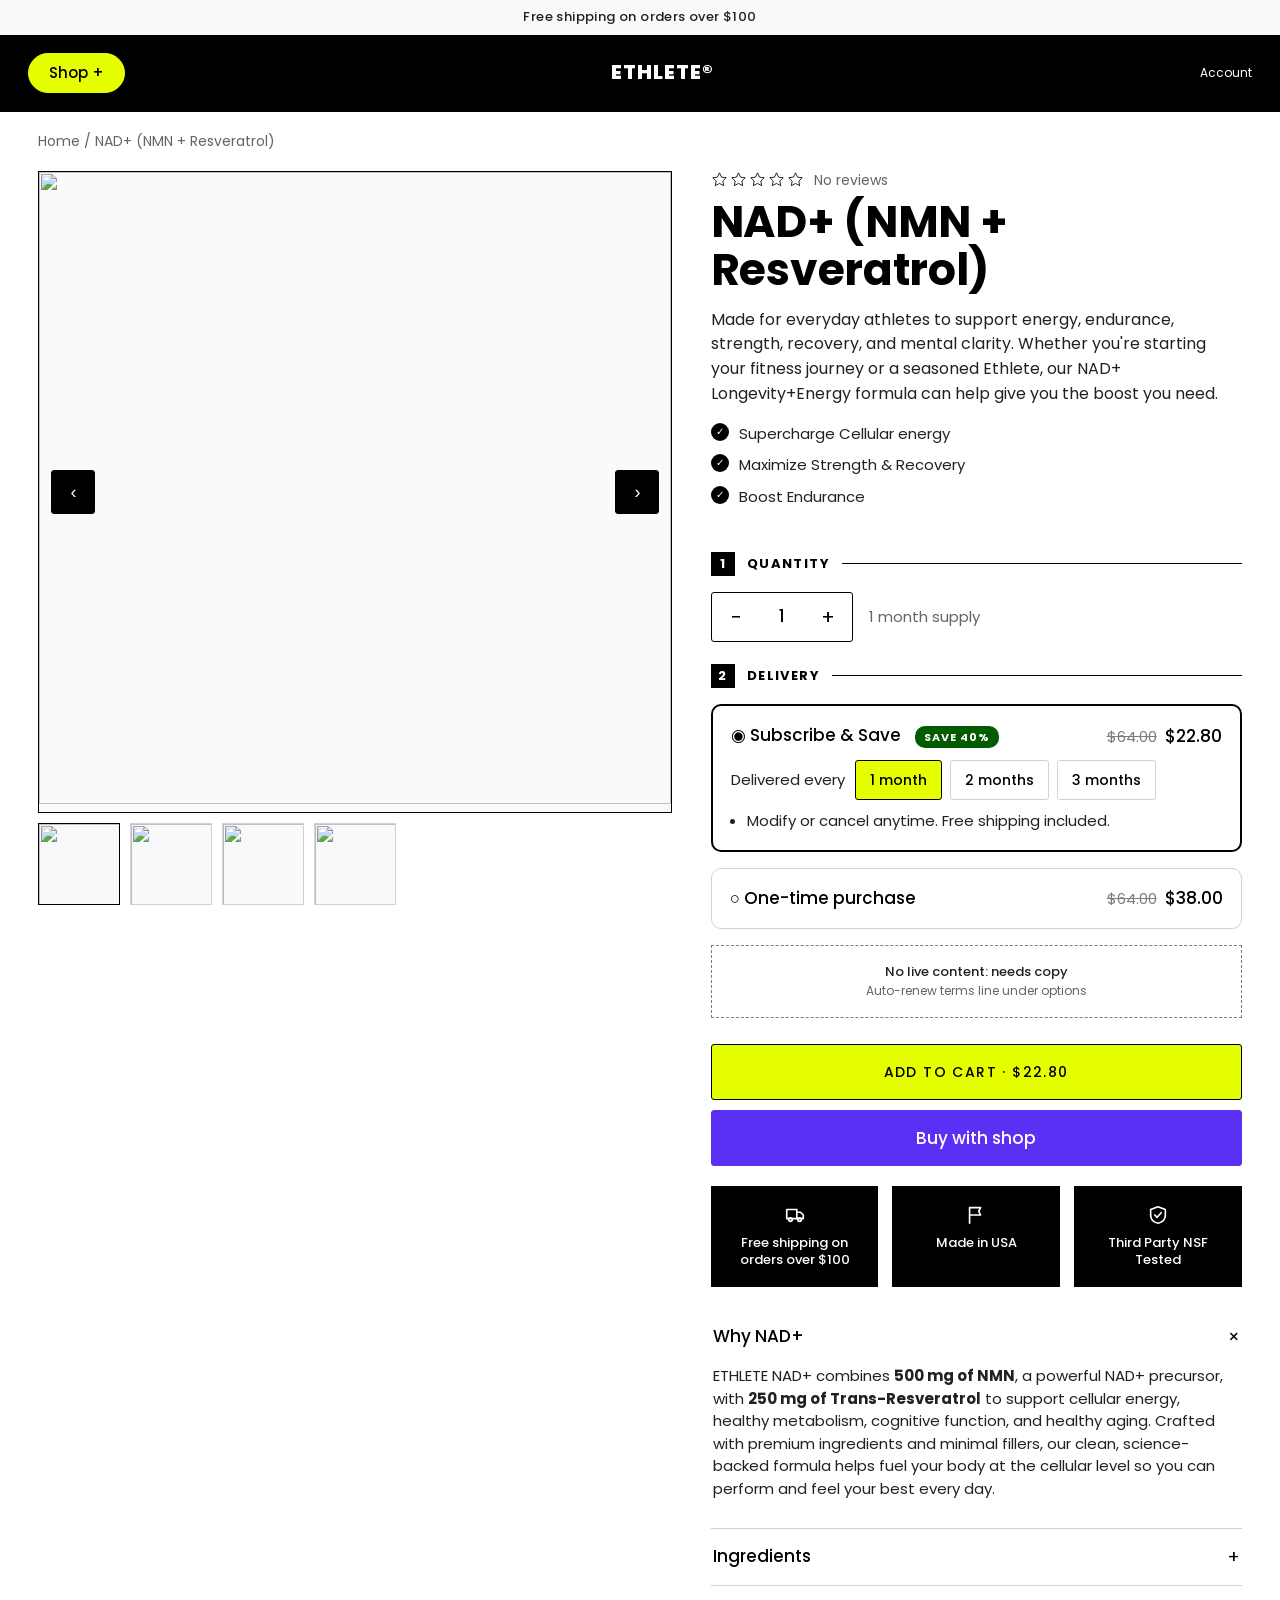
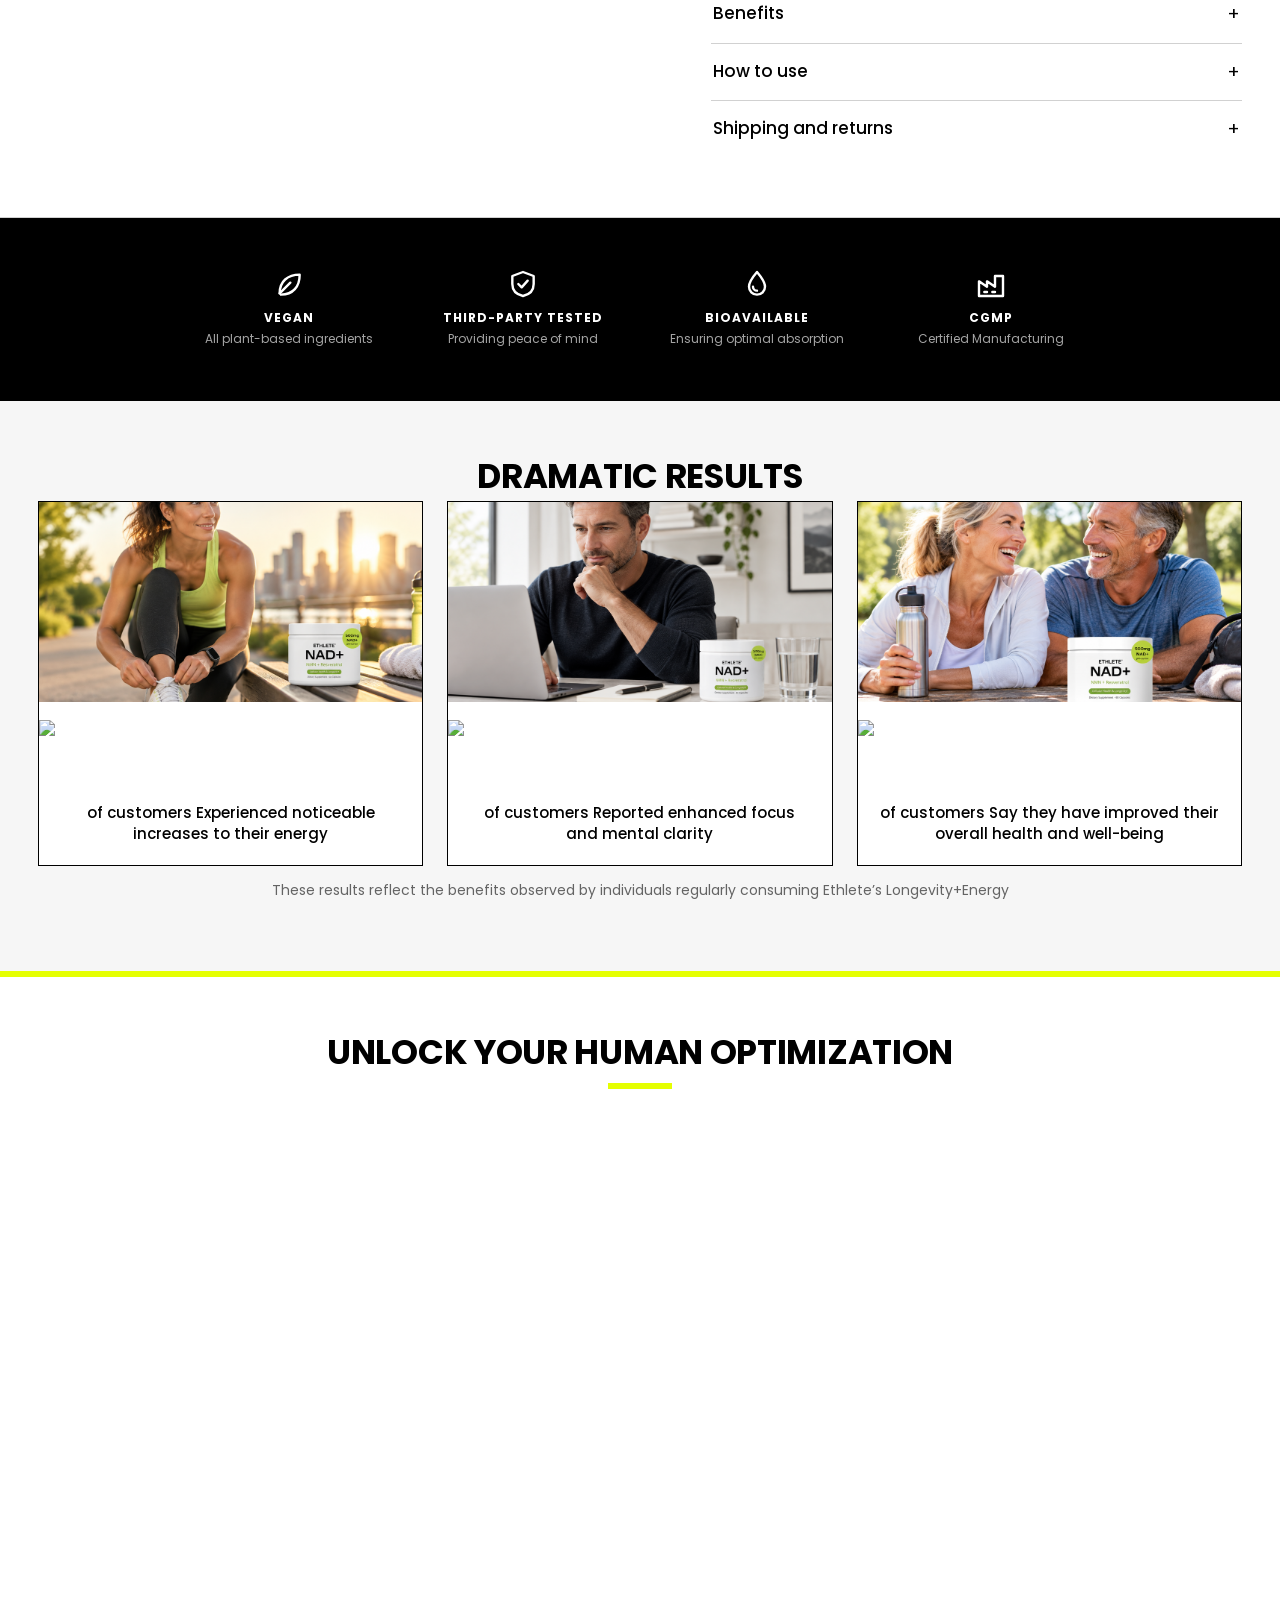
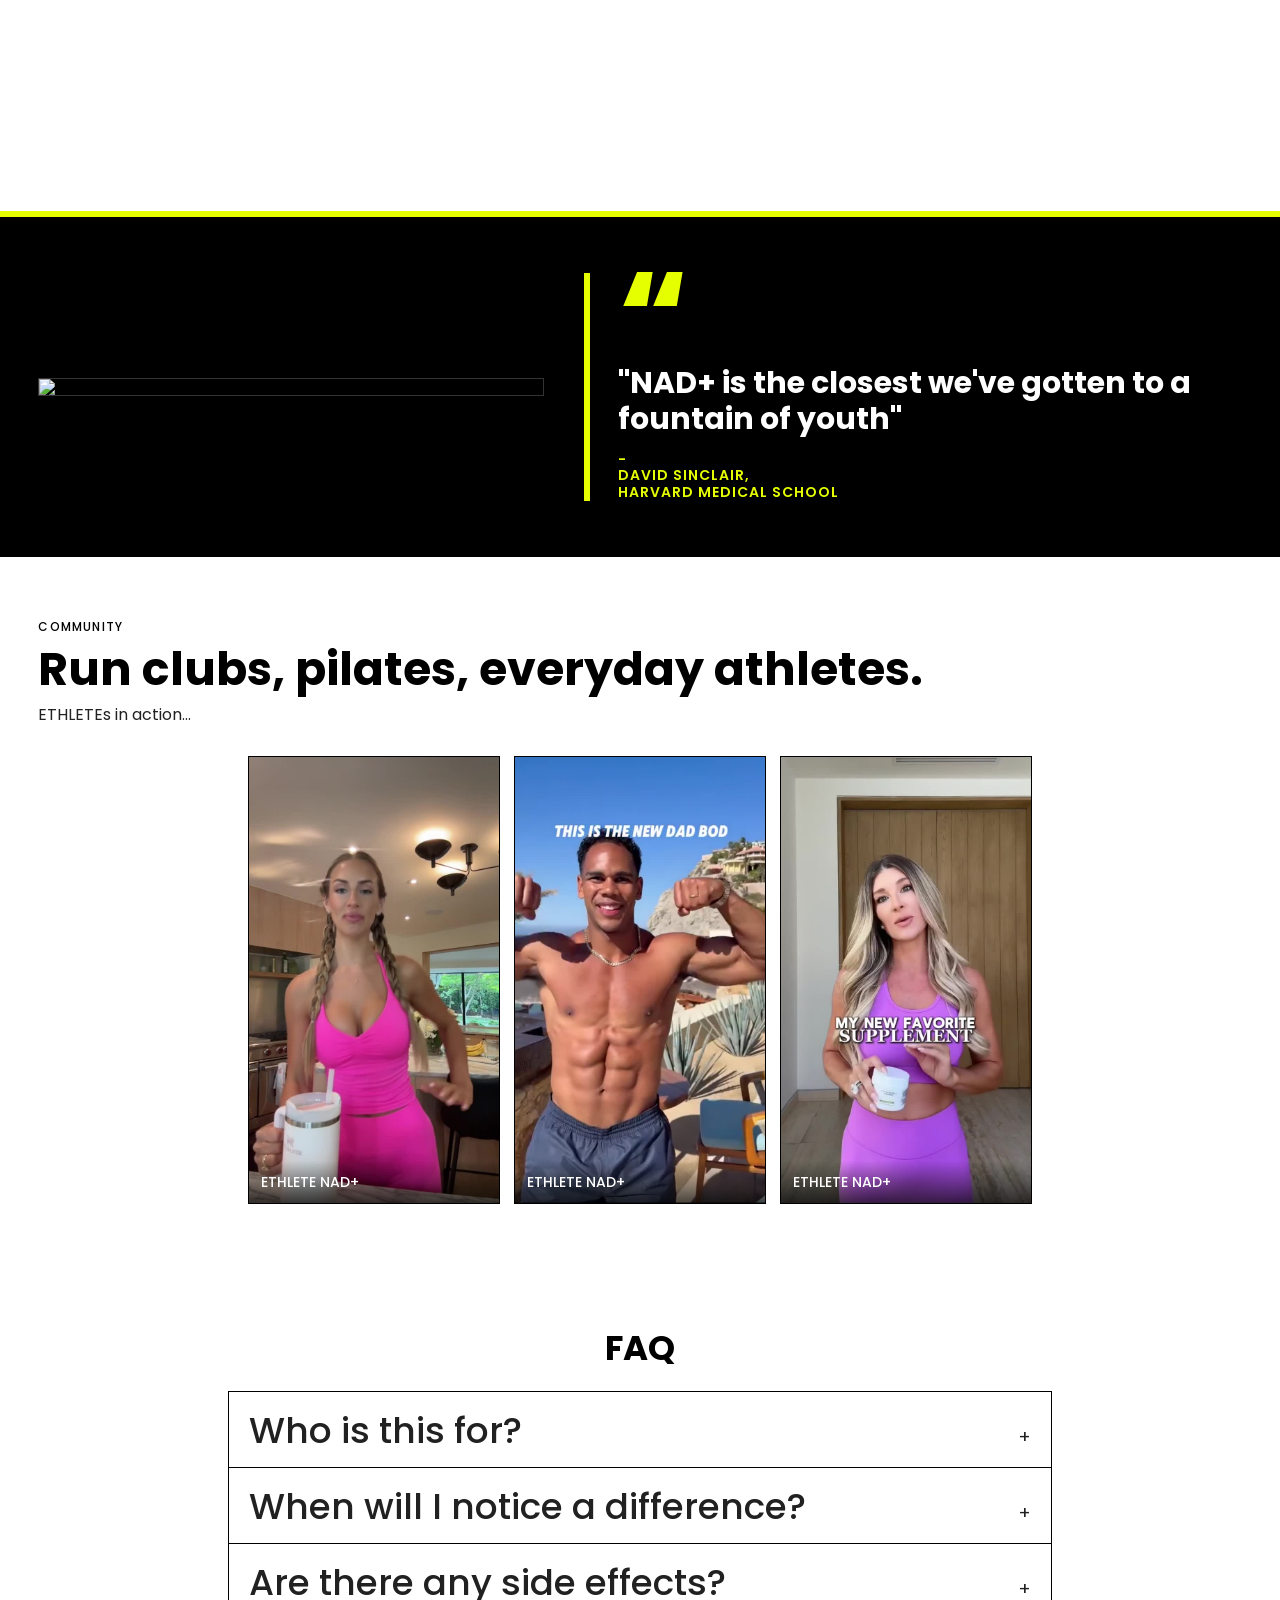
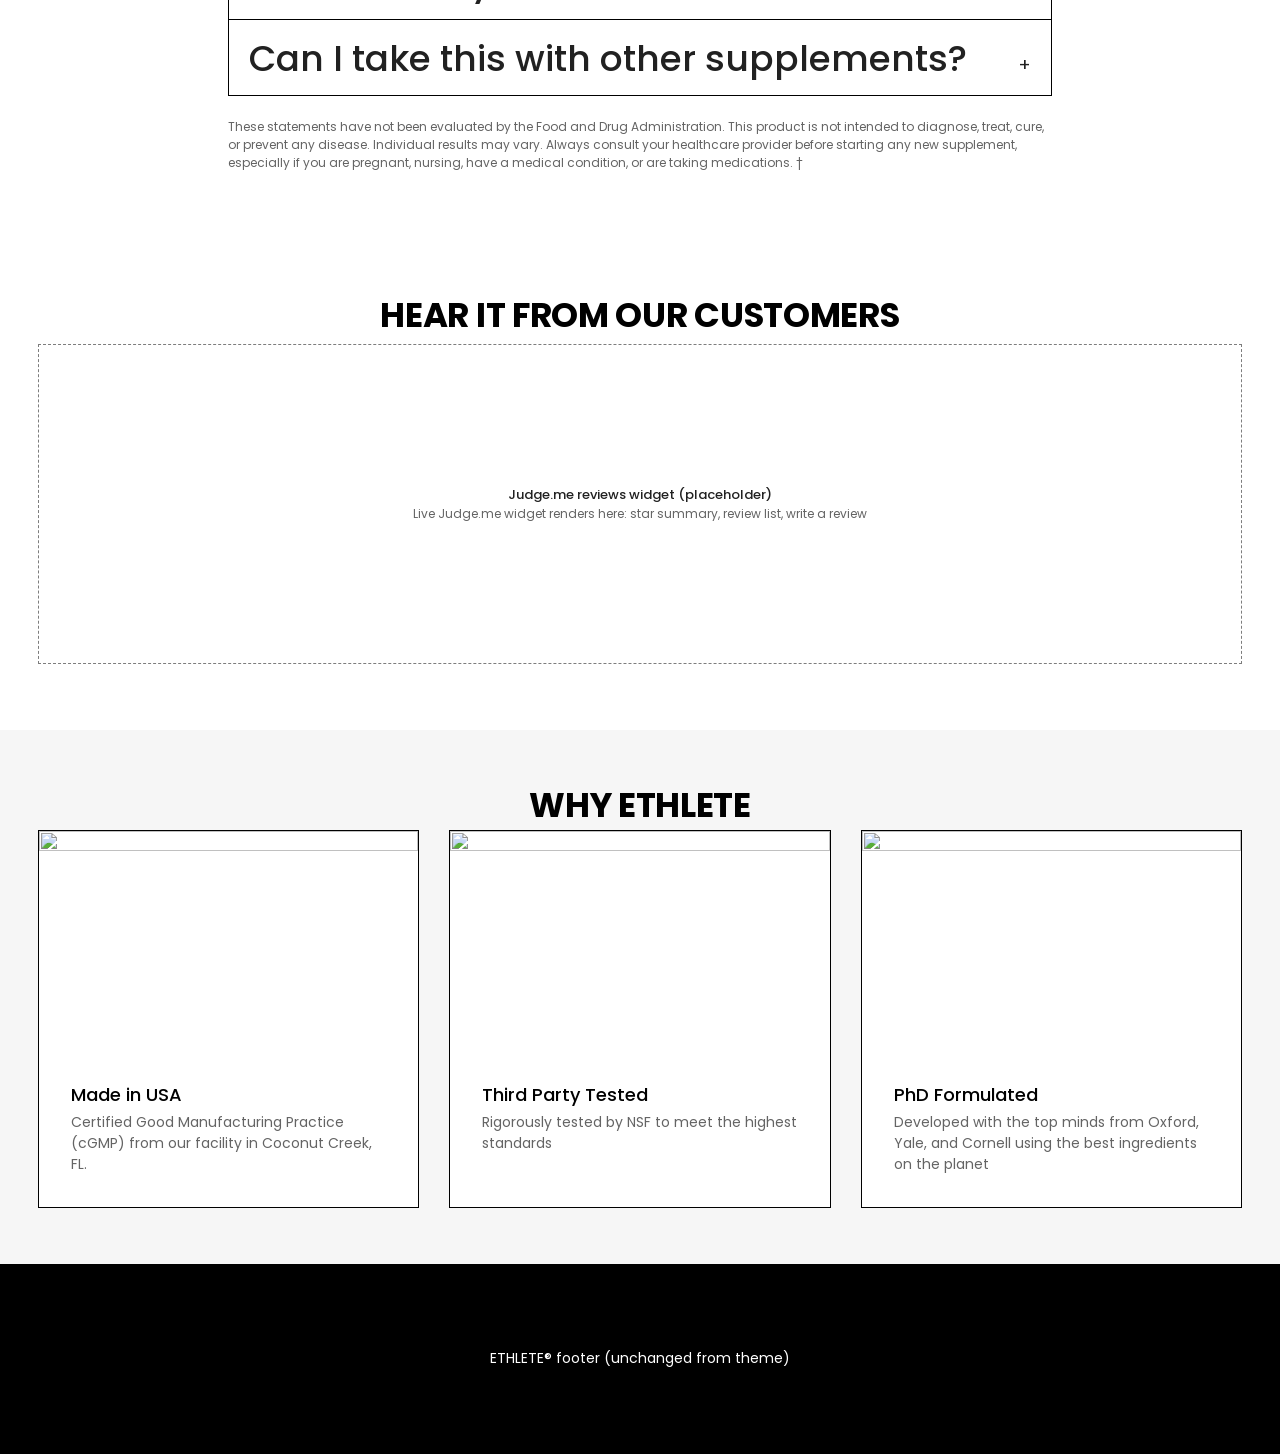
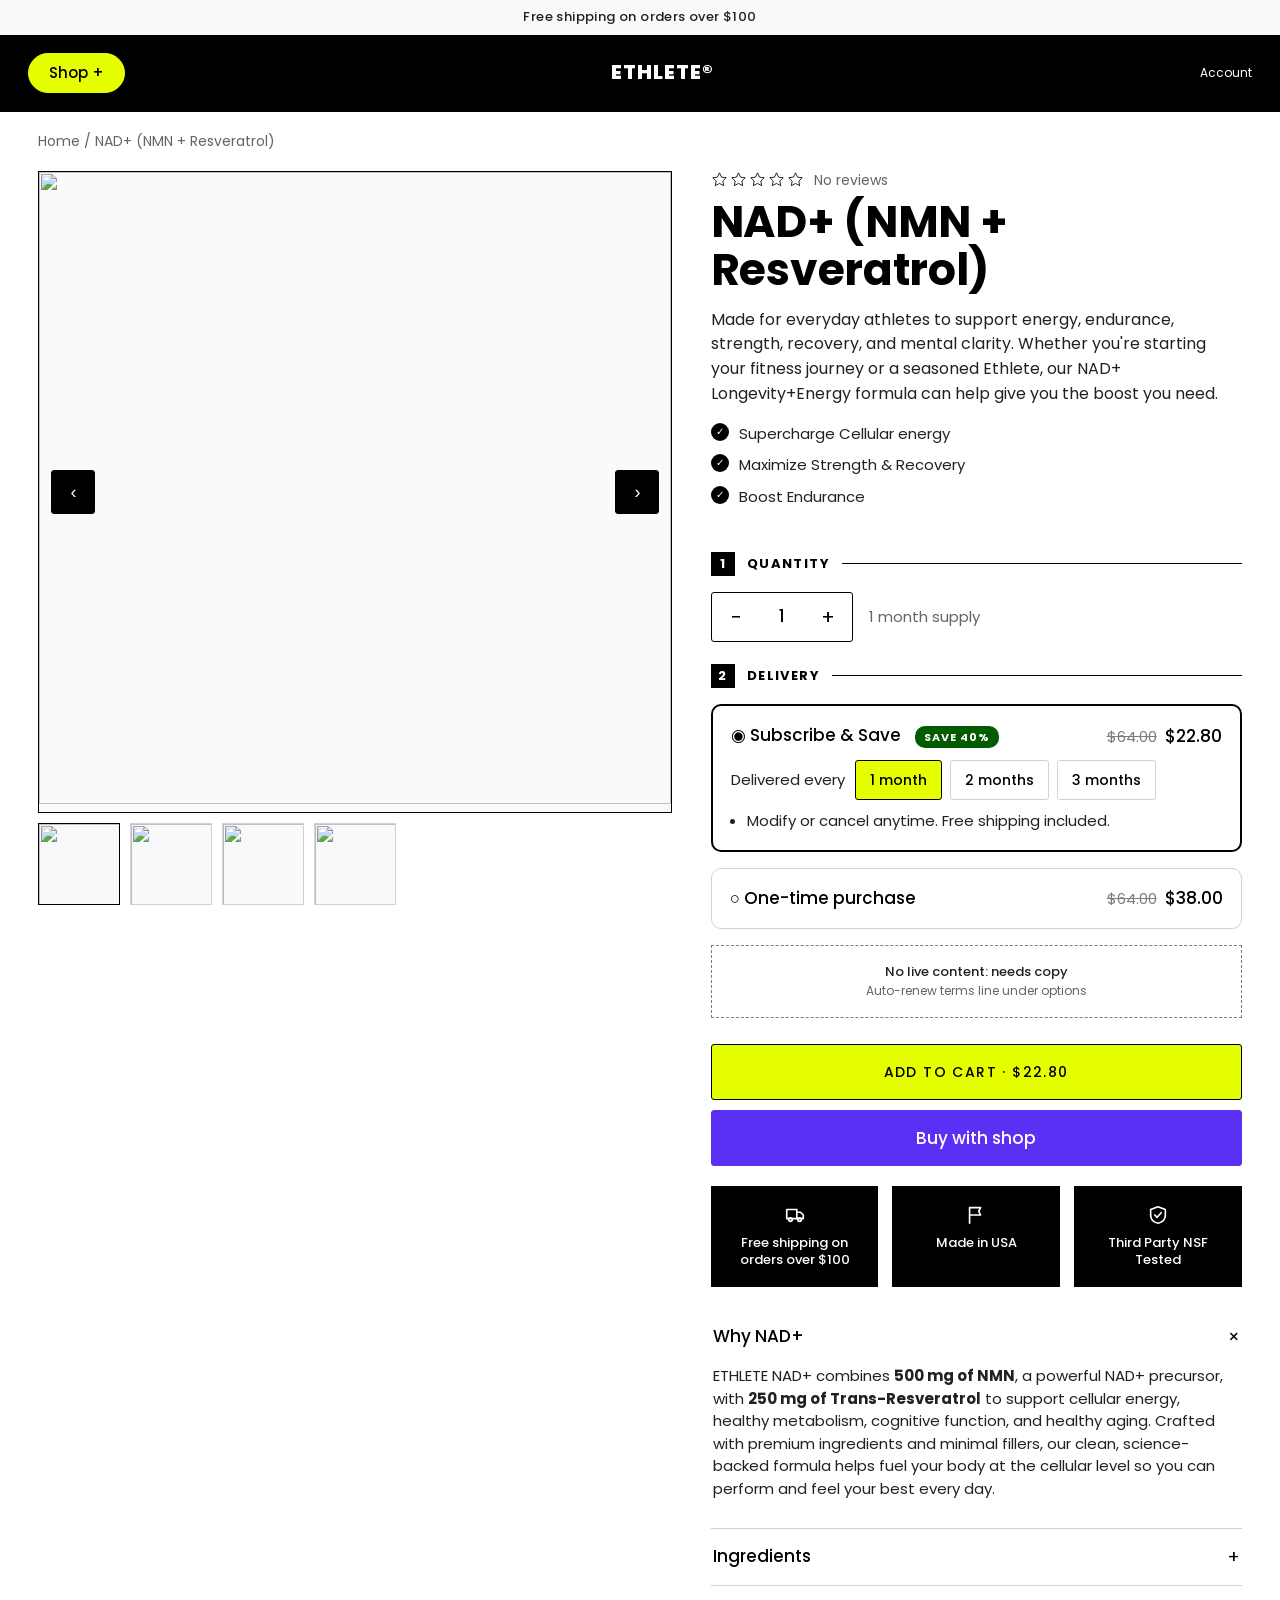
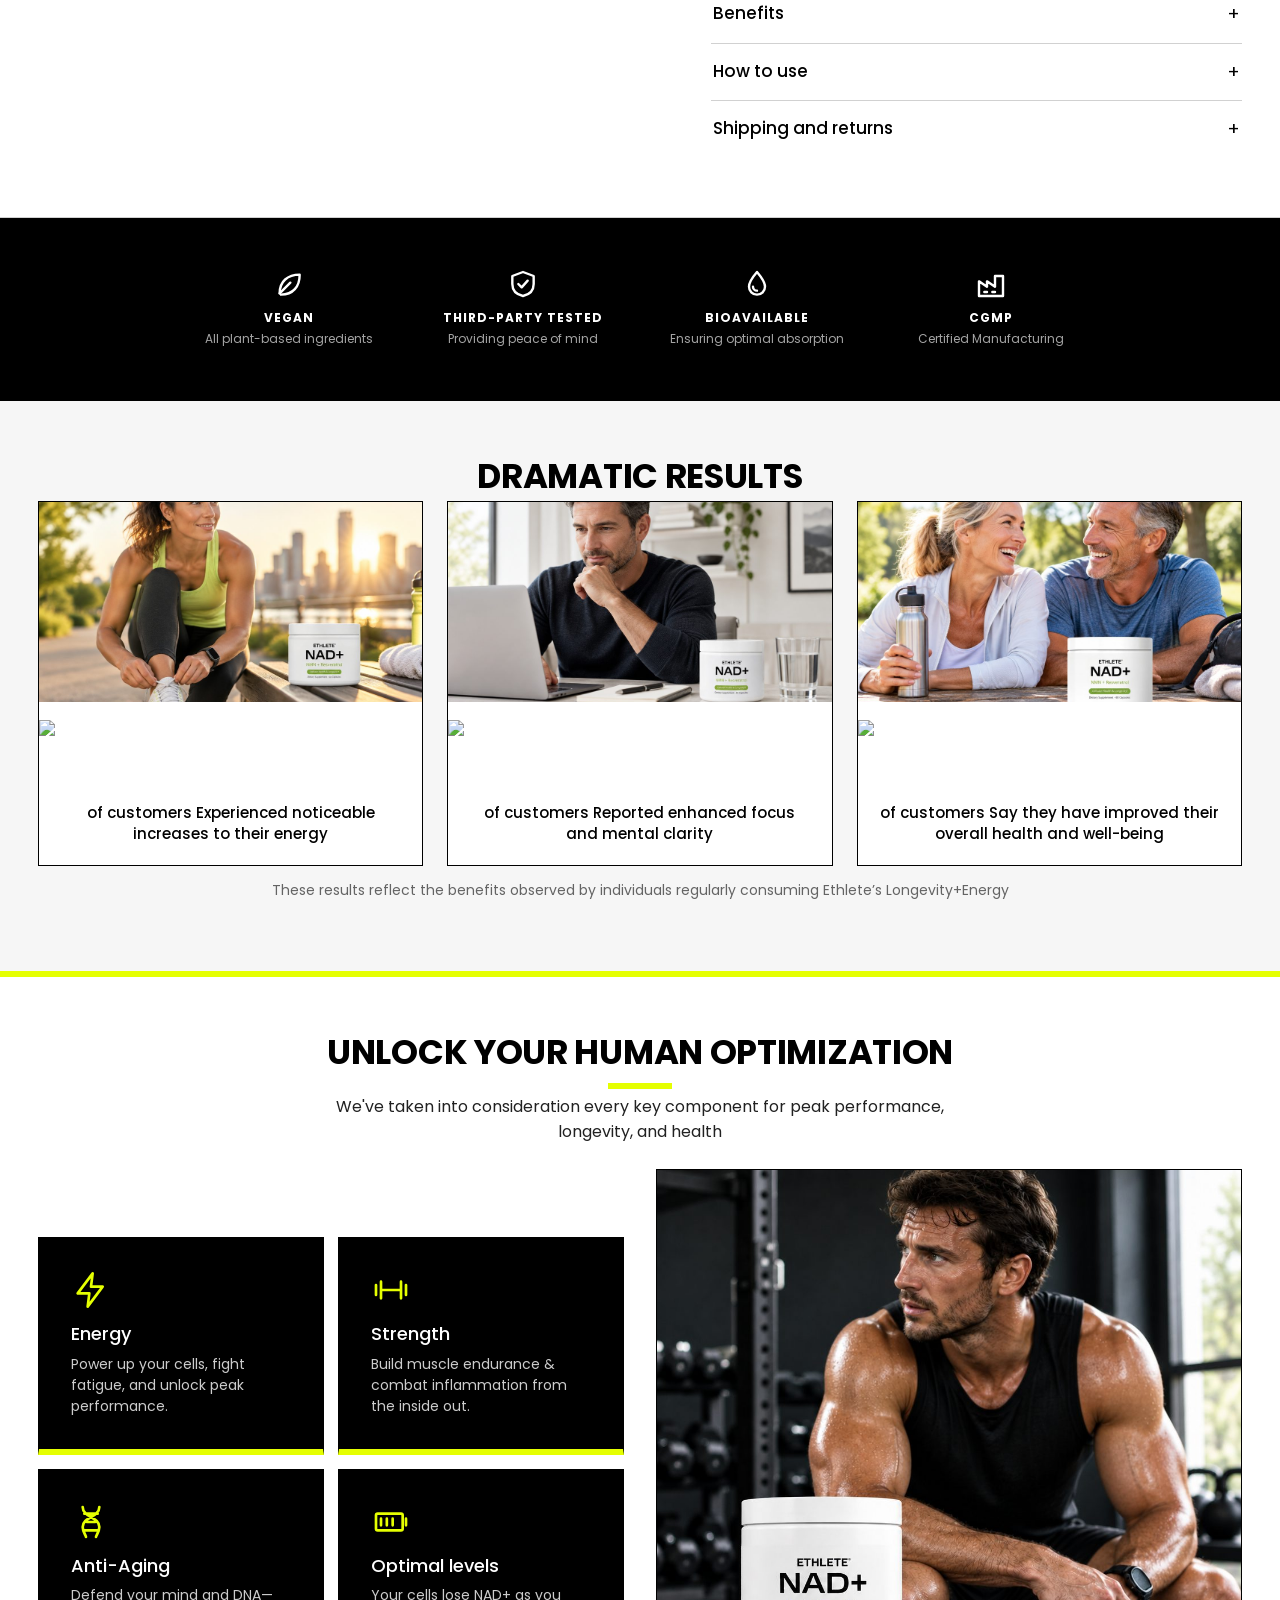
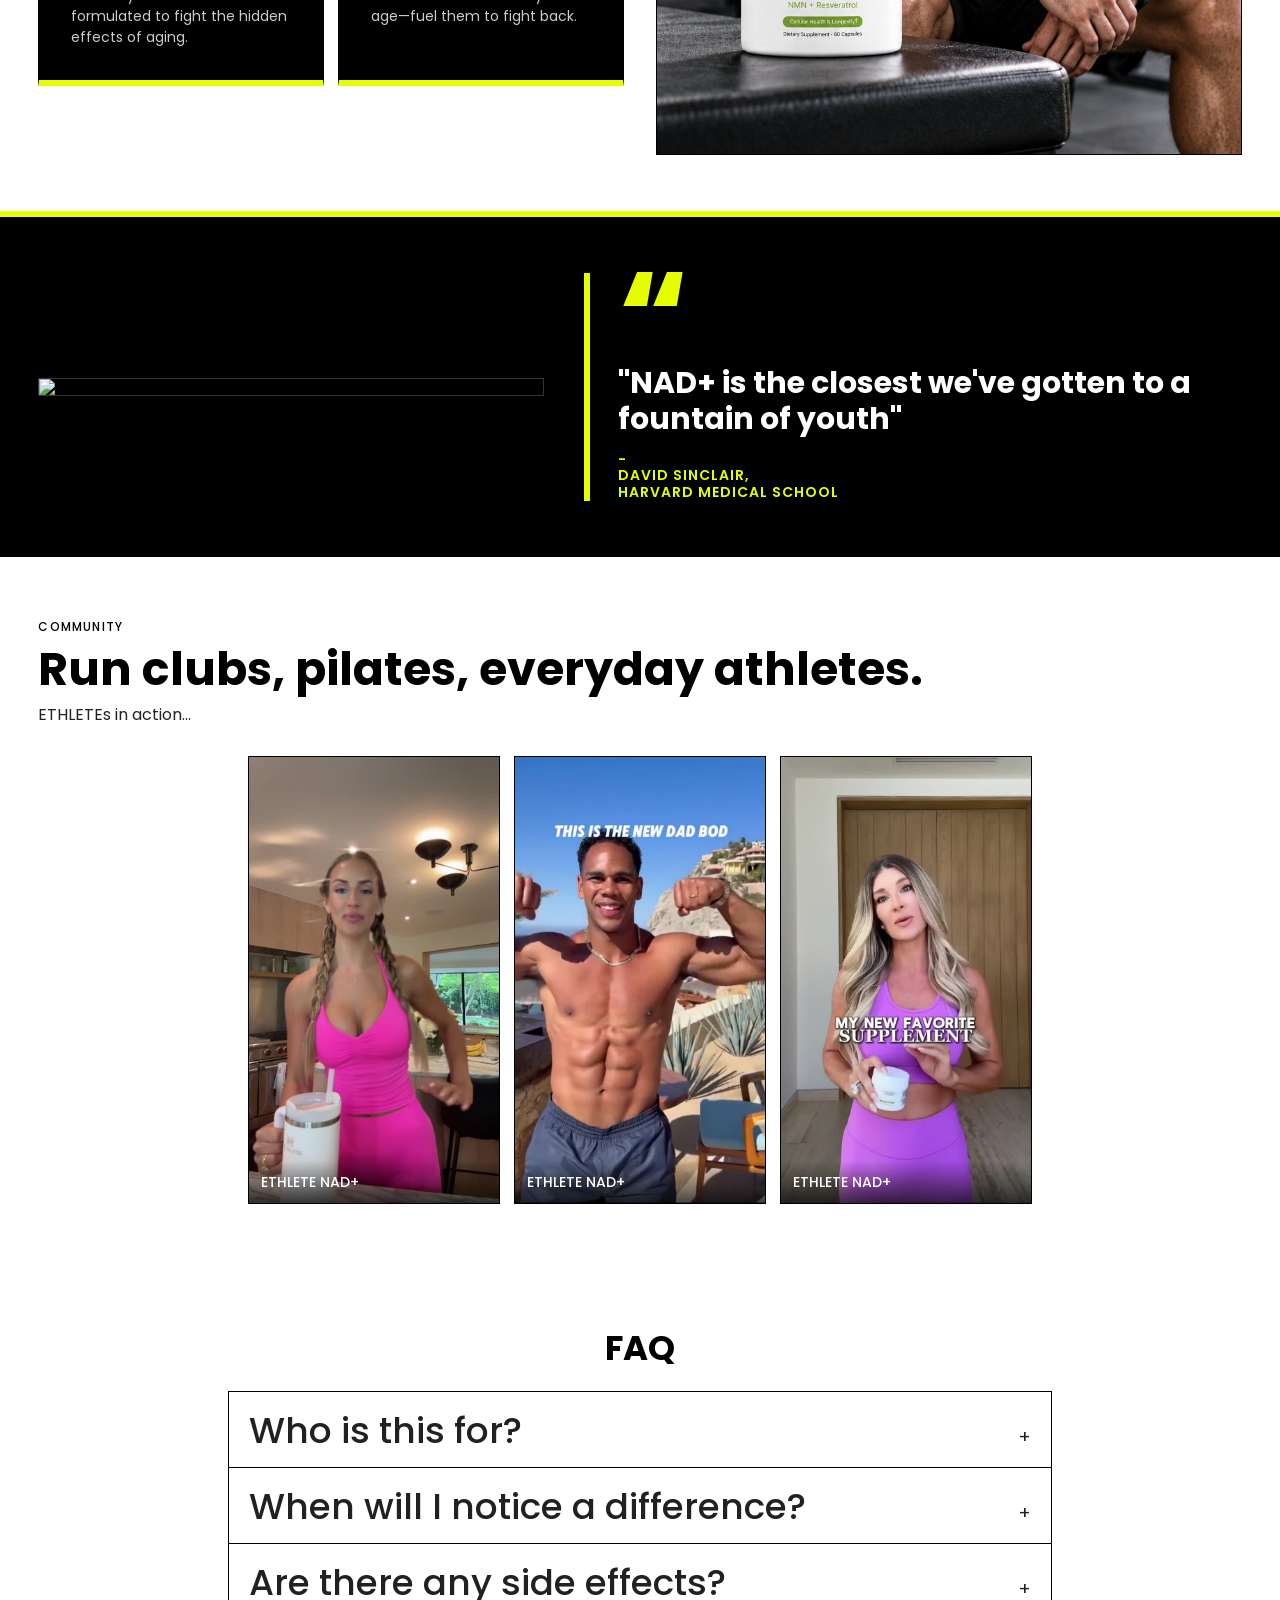
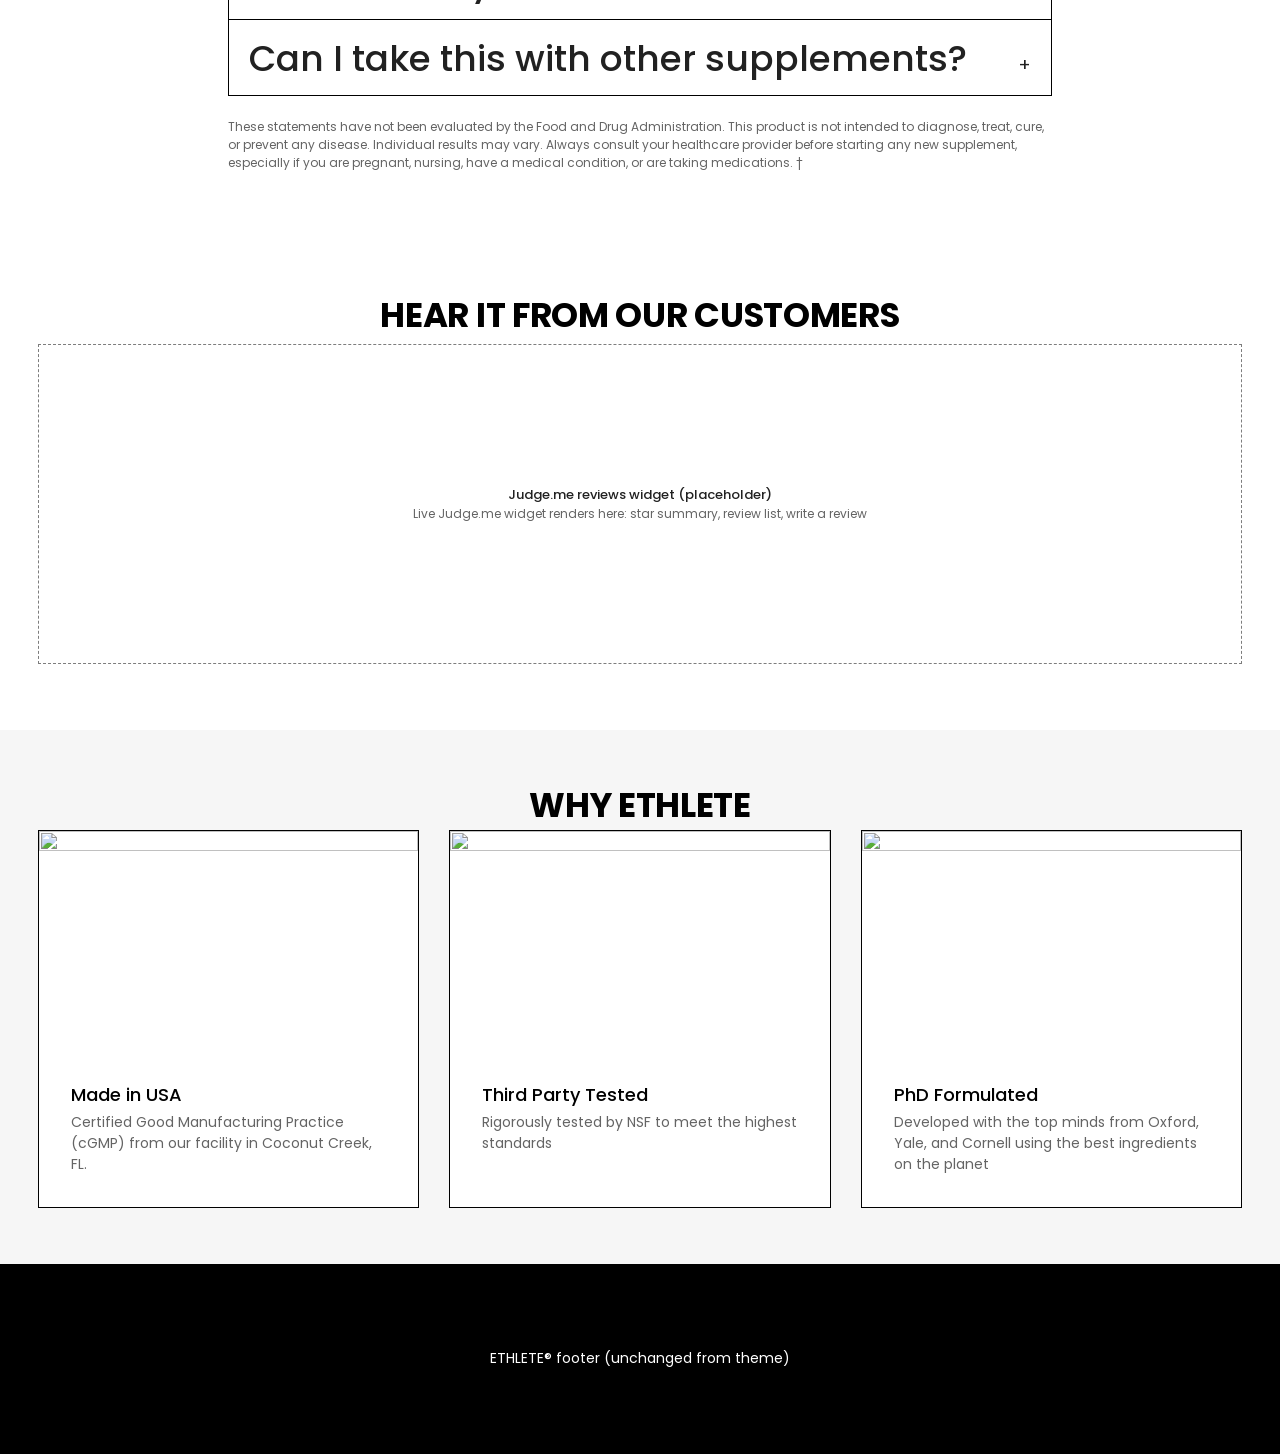
